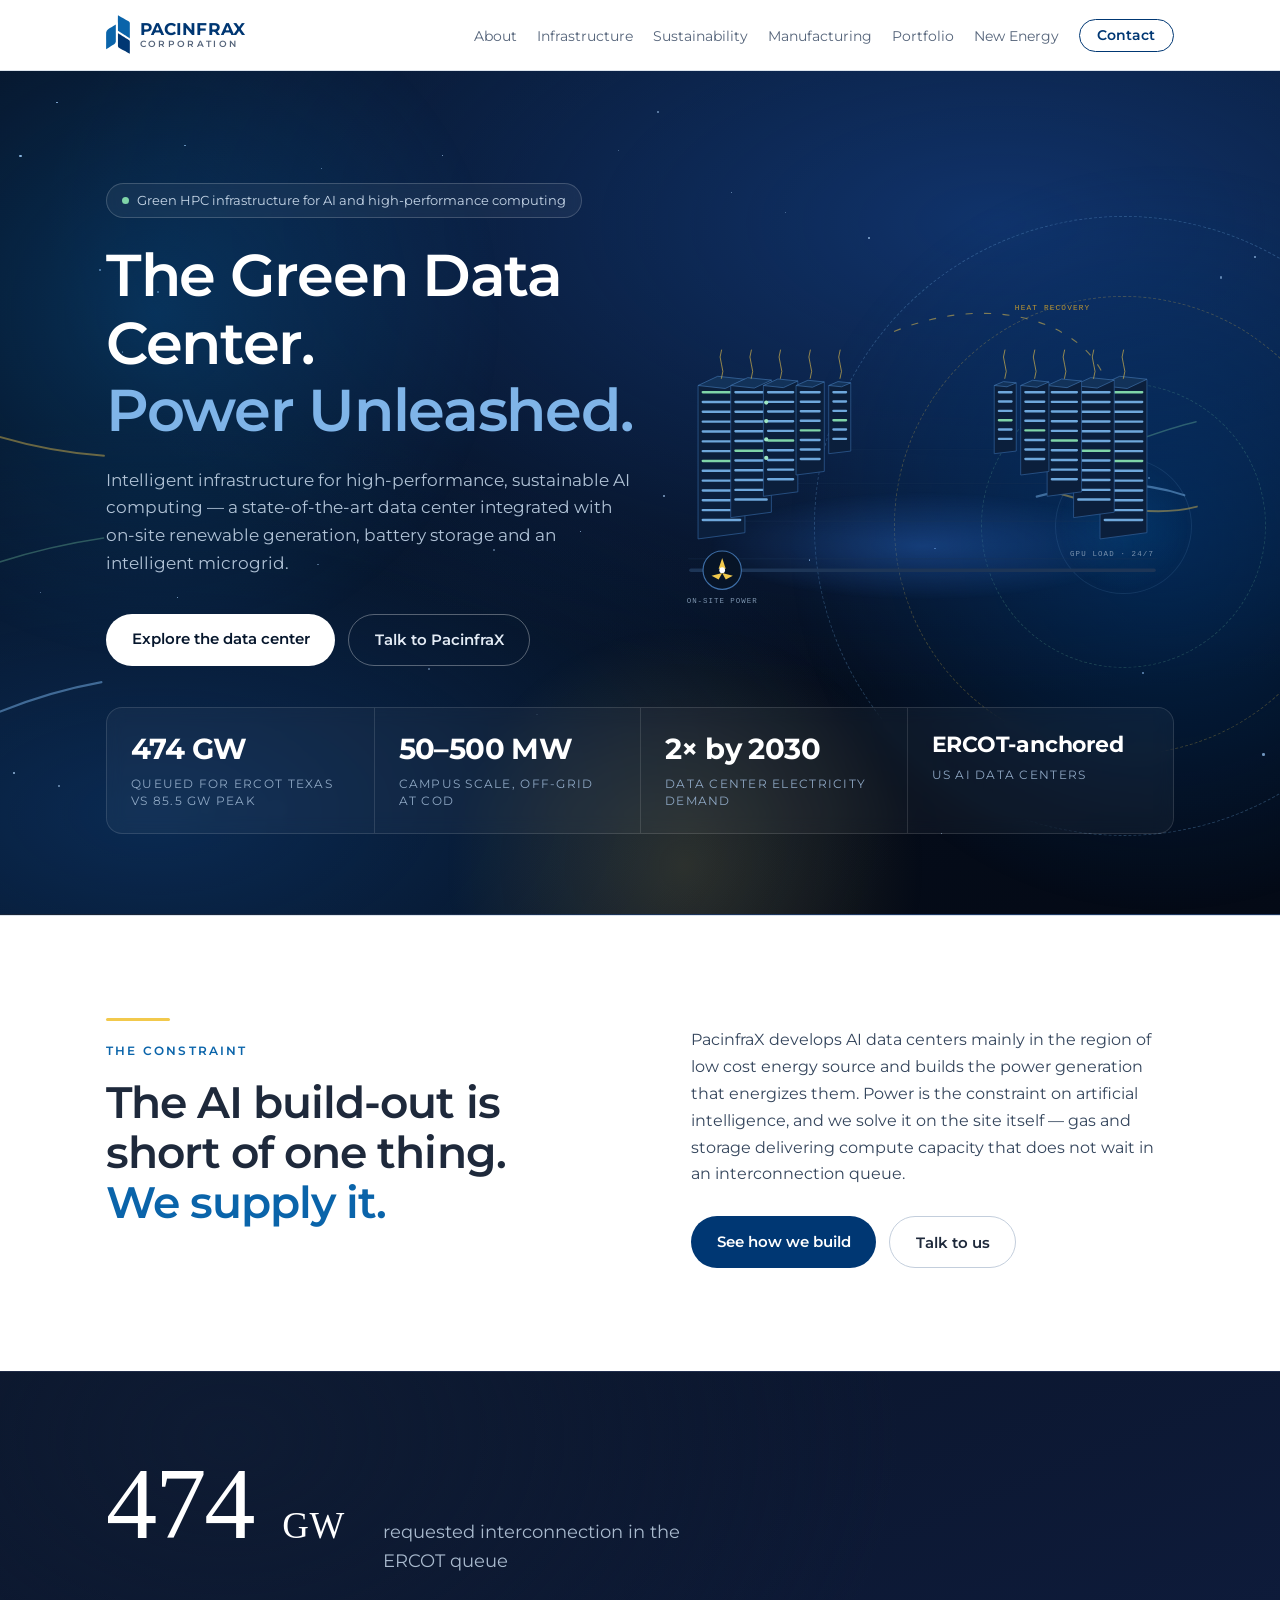
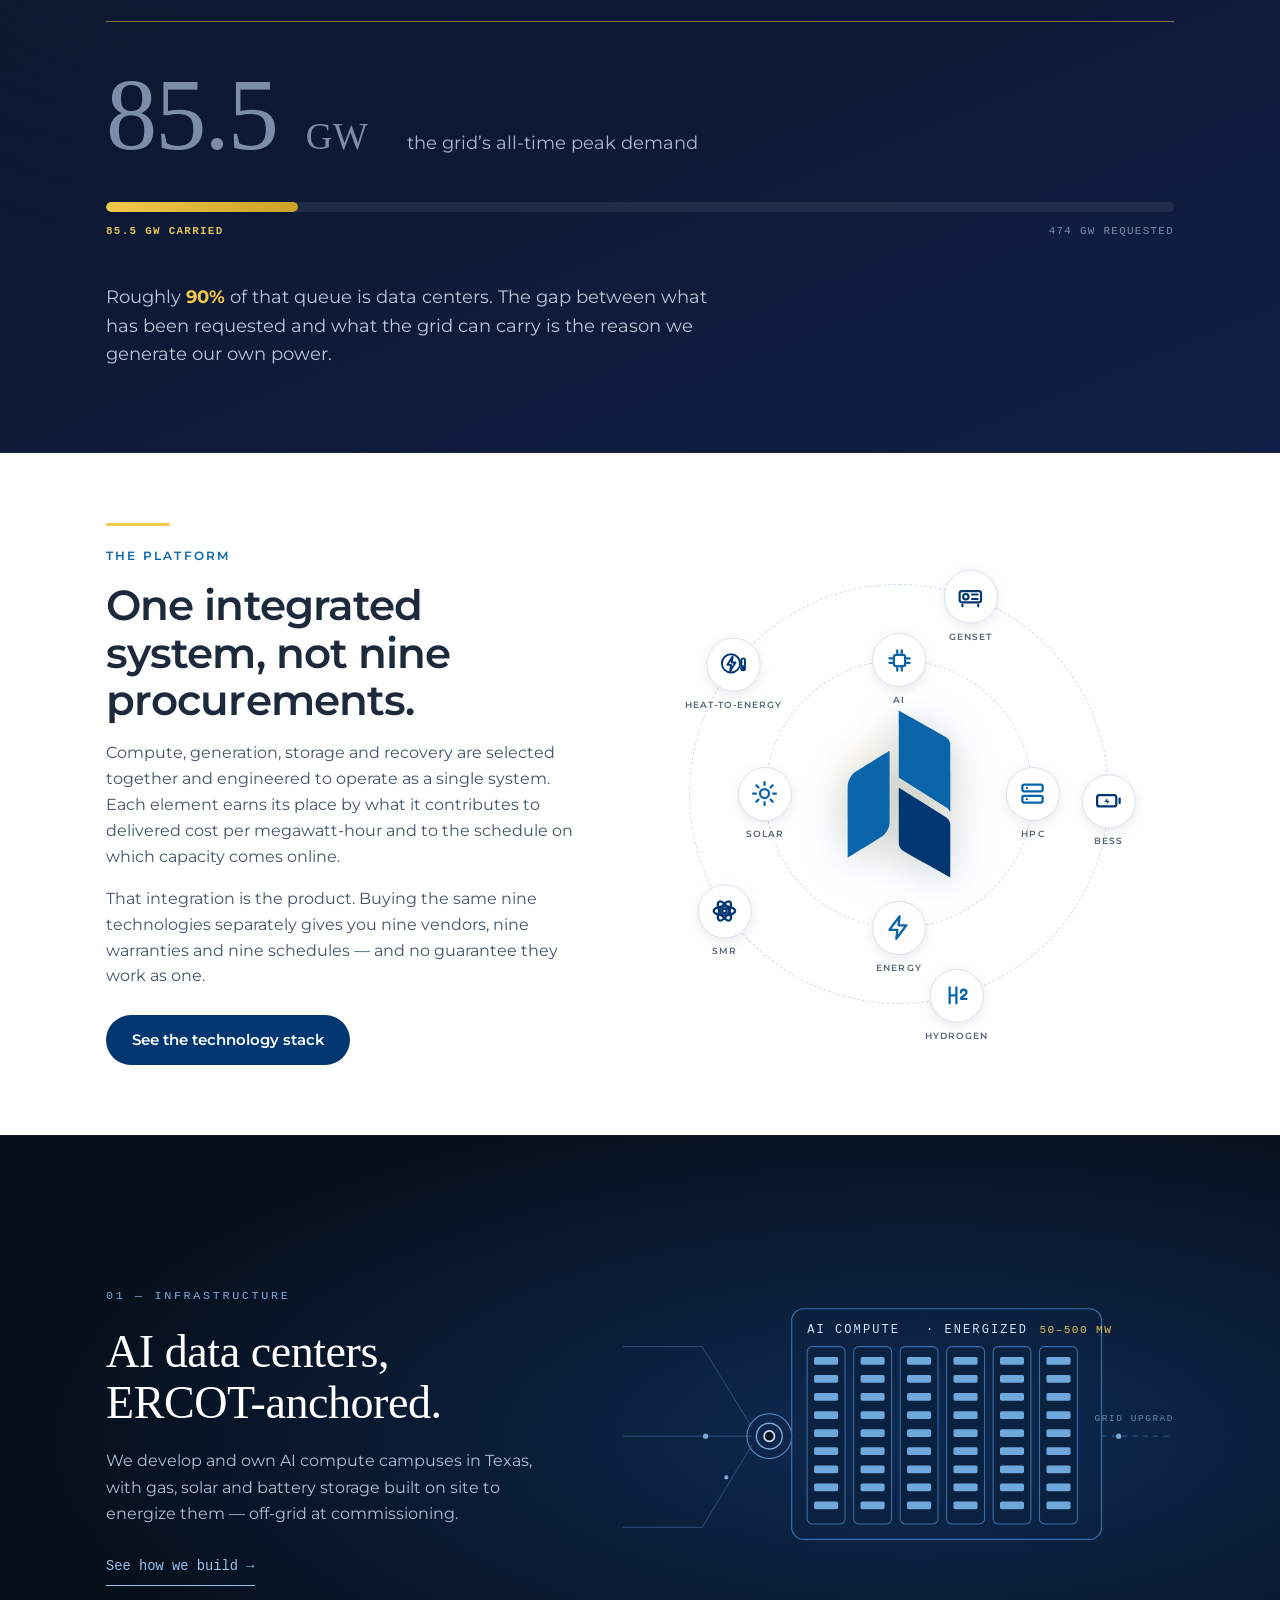
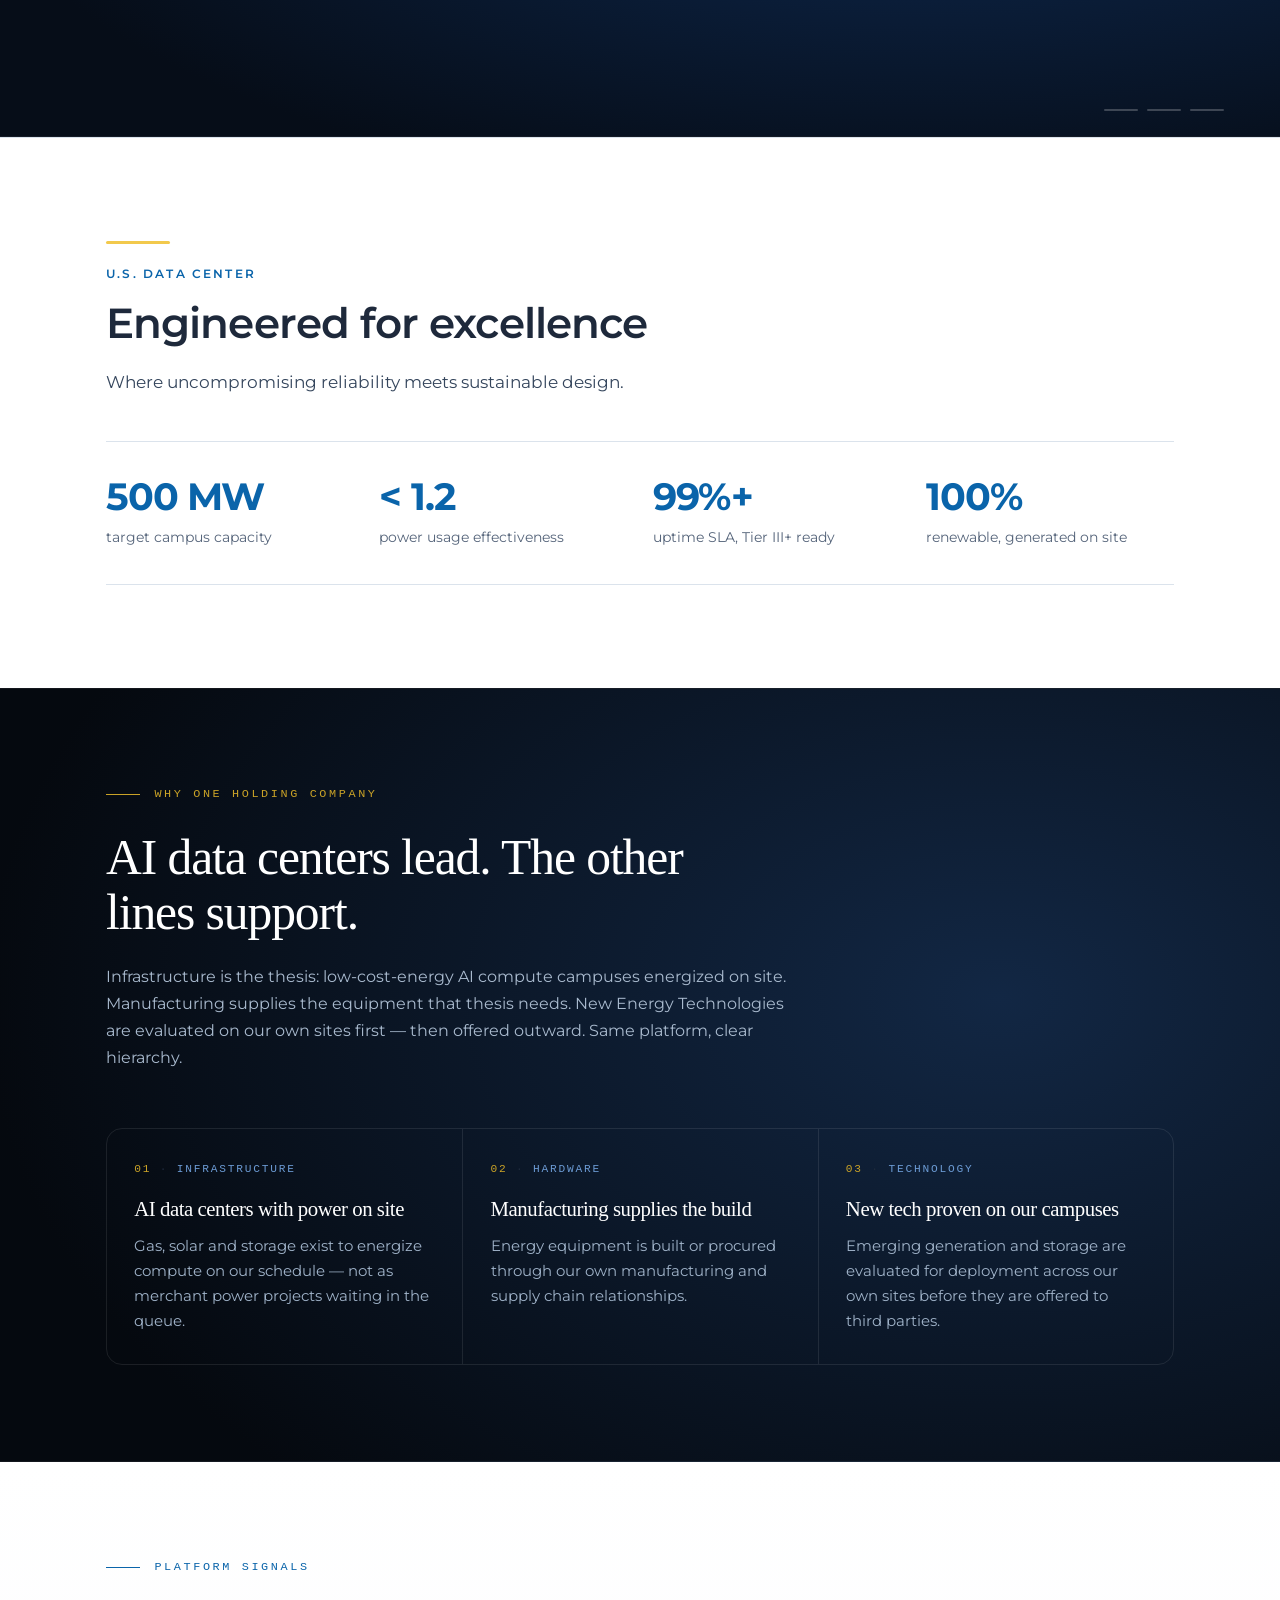
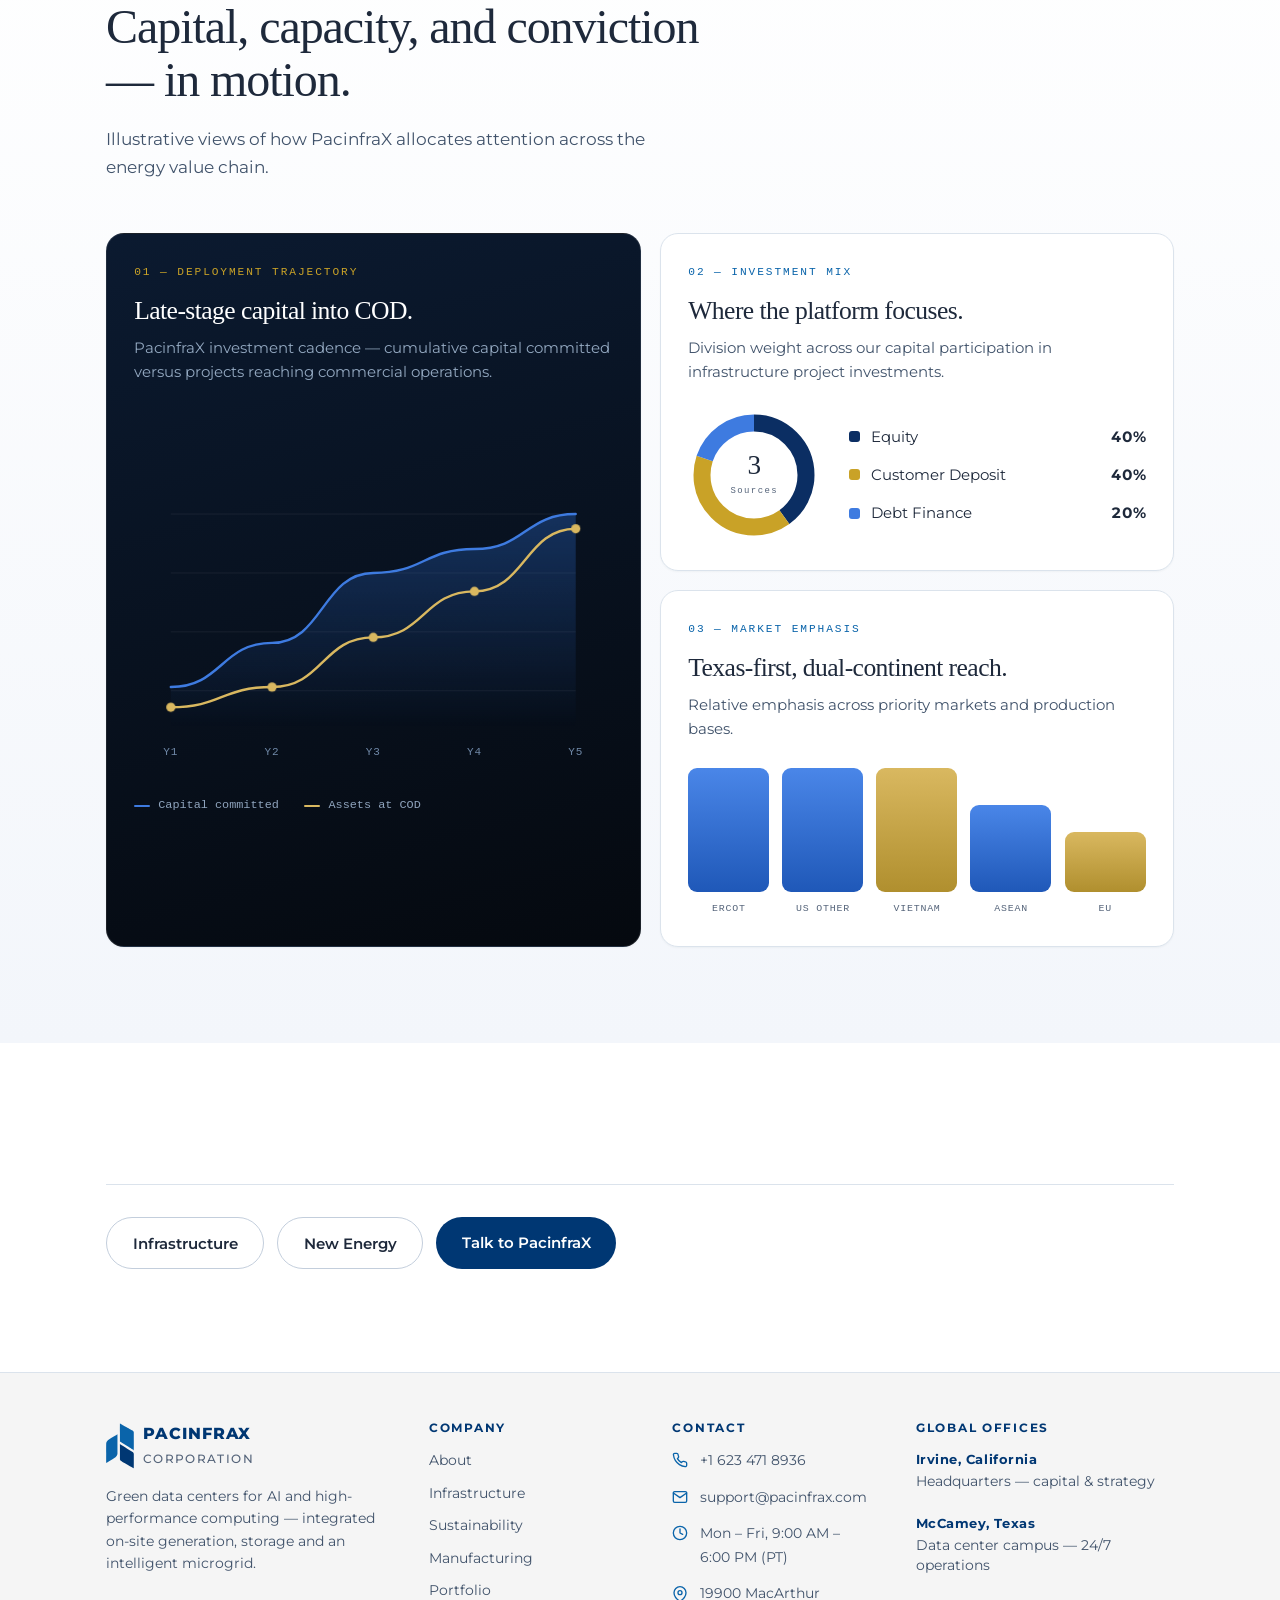
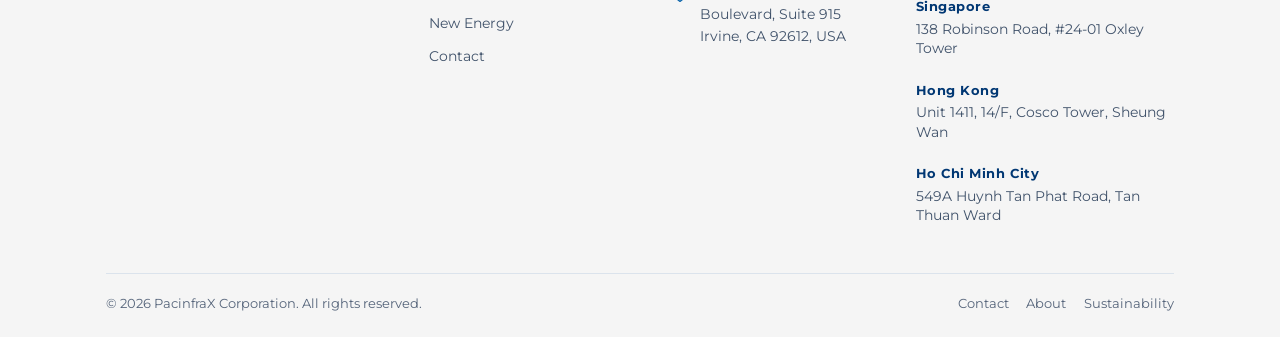
==== index.html @ c0b35119 "Initial commit: PacinfraX site with redesigned contact form Contact page: add section heading and sp" ====
<!DOCTYPE html>
<html lang="en">
<head>
  <meta charset="utf-8">
  <meta name="viewport" content="width=device-width, initial-scale=1">
  <meta name="color-scheme" content="light">
  <meta name="theme-color" content="#003773">

  <title>PacinfraX Corporation — The Green Data Center, Power Unleashed.</title>
  <meta name="description" content="Intelligent infrastructure for high-performance, sustainable AI computing. A green data center integrated with on-site renewable generation, battery storage and an intelligent microgrid.">

  <link rel="icon" href="data:image/svg+xml,%3Csvg xmlns='http://www.w3.org/2000/svg' viewBox='0 0 48 48'%3E%3Crect width='48' height='48' rx='10' fill='%23FFFFFF'/%3E%3Cpath d='M20 8 8 15v18l12-7z' fill='%230A64AA'/%3E%3Cpath d='M28 8v18l12 7V15z' fill='%230A64AA'/%3E%3Cpath d='M28 28v12l12 7V35z' fill='%23003773'/%3E%3C/svg%3E">
  <link rel="preconnect" href="https://fonts.googleapis.com">
  <link rel="preconnect" href="https://fonts.gstatic.com" crossorigin>
  <link href="https://fonts.googleapis.com/css2?family=Montserrat:wght@400;500;600;700;800&display=swap" rel="stylesheet">
  <link rel="stylesheet" href="styles.css">
</head>

<body>

<!-- ═══ SITE NAVIGATION ════════════════════════════════════════════════
     The drawer is a checkbox + label. No JavaScript opens or closes it.
     ════════════════════════════════════════════════════════════════════ -->
<nav class="site-nav">
  <input type="checkbox" id="nav-toggle" class="nav-toggle" aria-label="Open navigation menu">

  <div class="wrap">
    <a class="brand" href="index.html">
      <svg viewBox="0 0 1264 2046" width="30" height="49" aria-hidden="true"><path fill="#0A64AA" d="M8.26,1354.25C8.52,935.13 8.63,911.96 10.32,902.00C20.80,840.54 50.66,790.71 98.43,754.98C105.84,749.44 515.99,496.00 517.55,496.00C517.81,496.00 517.90,695.91 517.76,940.25L517.50,1384.50L515.21,1396.00C503.65,1454.18 473.91,1502.65 429.50,1535.69C421.38,1541.73 10.11,1796.00 8.46,1796.00C8.19,1796.00 8.10,1597.21 8.26,1354.25ZM1254.14,1245.00C1248.78,1227.35 1231.68,1203.67 1214.29,1189.83C1210.80,1187.06 1077.80,1103.21 918.73,1003.49L629.50,822.19L629.25,415.10C629.11,191.19 629.17,8.00 629.39,8.00C630.38,8.00 1198.20,328.75 1203.50,332.30C1206.80,334.51 1214.06,340.86 1219.63,346.41C1237.31,364.03 1247.90,383.48 1253.72,409.03C1255.30,415.97 1255.44,442.14 1255.72,781.00C1256.09,1225.00 1256.00,1251.14 1254.14,1245.00Z"/><path fill="#003773" d="M970.58,1877.49C814.42,1789.32 683.35,1714.82 679.32,1711.94C659.83,1698.00 642.95,1674.69 635.17,1651.00C629.09,1632.47 629.61,1664.38 629.28,1287.24L628.98,943.97L637.24,949.14C742.50,1014.97 1199.19,1301.41 1203.50,1304.30C1212.73,1310.49 1228.94,1327.24 1235.59,1337.48C1245.78,1353.16 1252.65,1372.13 1254.96,1390.97C1256.18,1400.89 1256.46,2038.06 1255.25,2037.90C1254.84,2037.85 1126.73,1965.66 970.58,1877.49Z"/></svg>
      <span class="brand-text">
        <span class="brand-name">PACINFRAX</span>
        <i class="brand-suffix">CORPORATION</i>
      </span>
    </a>

    <ul class="nav-links">
        <li><a href="about.html">About</a></li>
        <li><a href="infrastructure.html">Infrastructure</a></li>
        <li><a href="sustainability.html">Sustainability</a></li>
        <li><a href="manufacturing.html">Manufacturing</a></li>
        <li><a href="portfolio.html">Portfolio</a></li>
        <li><a href="new-energy.html">New Energy</a></li>
        <li><a class="nav-cta" href="contact.html">Contact</a></li>
    </ul>

    <label class="nav-burger" for="nav-toggle" aria-hidden="true"><span></span></label>
  </div>

  <div class="nav-drawer" id="nav-drawer">
    <div class="nav-drawer-inner">
        <a href="index.html" class="is-active">Home</a>
        <a href="about.html">About</a>
        <a href="infrastructure.html">Infrastructure</a>
        <a href="sustainability.html">Sustainability</a>
        <a href="manufacturing.html">Manufacturing</a>
        <a href="portfolio.html">Portfolio</a>
        <a href="new-energy.html">New Energy</a>
        <a class="is-cta" href="contact.html">Contact</a>
    </div>
  </div>
</nav>


<!-- ═══ HERO ═══════════════════════════════════════════════════════════ -->
<section class="hero" id="top">
    <div class="sky" aria-hidden="true">
      <div class="sky-stars"><i style="left:45.3%;top:54.6%;width:1.5px;height:1.5px;animation-delay:2.3s;opacity:0.93"></i><i style="left:19.6%;top:77.6%;width:1.5px;height:1.5px;animation-delay:3.1s;opacity:0.90"></i><i style="left:10.2%;top:30.5%;width:1px;height:1px;animation-delay:2.7s;opacity:0.95"></i><i style="left:63.2%;top:58.0%;width:1.5px;height:1.5px;animation-delay:4.8s;opacity:0.83"></i><i style="left:61.3%;top:16.8%;width:1px;height:1px;animation-delay:4.2s;opacity:0.53"></i><i style="left:4.5%;top:84.7%;width:2px;height:2px;animation-delay:0.2s;opacity:0.73"></i><i style="left:44.2%;top:81.2%;width:2px;height:2px;animation-delay:1.2s;opacity:0.65"></i><i style="left:1.5%;top:10.0%;width:2.5px;height:2.5px;animation-delay:1.4s;opacity:1.00"></i><i style="left:98.6%;top:81.0%;width:2.5px;height:2.5px;animation-delay:1.3s;opacity:0.88"></i><i style="left:51.3%;top:4.8%;width:2px;height:2px;animation-delay:3.8s;opacity:0.70"></i><i style="left:84.0%;top:38.3%;width:1px;height:1px;animation-delay:4.2s;opacity:0.50"></i><i style="left:21.6%;top:87.6%;width:1.5px;height:1.5px;animation-delay:1.9s;opacity:0.85"></i><i style="left:42.1%;top:55.2%;width:1px;height:1px;animation-delay:3.9s;opacity:0.63"></i><i style="left:9.5%;top:33.3%;width:1.5px;height:1.5px;animation-delay:3.8s;opacity:0.56"></i><i style="left:25.1%;top:11.5%;width:1px;height:1px;animation-delay:2.3s;opacity:0.74"></i><i style="left:67.8%;top:19.7%;width:2px;height:2px;animation-delay:1.0s;opacity:0.87"></i><i style="left:13.8%;top:62.5%;width:1px;height:1px;animation-delay:2.0s;opacity:1.00"></i><i style="left:1.0%;top:83.2%;width:2px;height:2px;animation-delay:1.5s;opacity:0.94"></i><i style="left:21.6%;top:39.1%;width:2px;height:2px;animation-delay:3.2s;opacity:0.55"></i><i style="left:98.0%;top:22.0%;width:1.5px;height:1.5px;animation-delay:0.0s;opacity:0.81"></i><i style="left:82.4%;top:38.3%;width:1px;height:1px;animation-delay:0.5s;opacity:0.79"></i><i style="left:24.8%;top:58.5%;width:1.5px;height:1.5px;animation-delay:3.1s;opacity:0.56"></i><i style="left:58.6%;top:80.2%;width:1px;height:1px;animation-delay:4.3s;opacity:0.59"></i><i style="left:16.1%;top:87.4%;width:2px;height:2px;animation-delay:1.2s;opacity:0.59"></i><i style="left:73.5%;top:90.4%;width:1px;height:1px;animation-delay:3.4s;opacity:0.69"></i><i style="left:48.3%;top:9.4%;width:1px;height:1px;animation-delay:0.5s;opacity:0.52"></i><i style="left:95.3%;top:24.4%;width:2.5px;height:2.5px;animation-delay:2.0s;opacity:0.71"></i><i style="left:89.7%;top:48.2%;width:2px;height:2px;animation-delay:0.9s;opacity:0.86"></i><i style="left:7.7%;top:23.5%;width:2px;height:2px;animation-delay:3.3s;opacity:0.81"></i><i style="left:8.3%;top:22.0%;width:1px;height:1px;animation-delay:3.7s;opacity:0.53"></i><i style="left:41.3%;top:25.4%;width:1px;height:1px;animation-delay:0.9s;opacity:0.68"></i><i style="left:57.1%;top:14.4%;width:1.5px;height:1.5px;animation-delay:0.7s;opacity:0.73"></i><i style="left:33.4%;top:70.9%;width:2px;height:2px;animation-delay:2.9s;opacity:0.57"></i><i style="left:4.4%;top:3.7%;width:1.5px;height:1.5px;animation-delay:3.5s;opacity:0.98"></i><i style="left:3.1%;top:61.8%;width:1.5px;height:1.5px;animation-delay:0.3s;opacity:0.66"></i><i style="left:14.4%;top:8.8%;width:1.5px;height:1.5px;animation-delay:2.7s;opacity:0.87"></i><i style="left:89.2%;top:71.3%;width:2.5px;height:2.5px;animation-delay:0.6s;opacity:0.98"></i><i style="left:34.5%;top:10.0%;width:1.5px;height:1.5px;animation-delay:4.5s;opacity:0.94"></i><i style="left:41.9%;top:76.3%;width:1.5px;height:1.5px;animation-delay:2.9s;opacity:0.81"></i><i style="left:38.5%;top:56.8%;width:2px;height:2px;animation-delay:0.4s;opacity:0.55"></i><i style="left:12.3%;top:26.2%;width:1.5px;height:1.5px;animation-delay:3.6s;opacity:0.69"></i><i style="left:73.0%;top:56.6%;width:1.5px;height:1.5px;animation-delay:2.3s;opacity:0.77"></i><i style="left:51.8%;top:50.4%;width:1.5px;height:1.5px;animation-delay:3.0s;opacity:0.74"></i><i style="left:23.6%;top:67.6%;width:1.5px;height:1.5px;animation-delay:3.9s;opacity:0.83"></i></div>
      <span class="sky-blob b1"></span>
      <span class="sky-blob b2"></span>
      <span class="sky-blob b3"></span>
      <div class="sky-rings"><i></i><i></i><i></i><i></i></div>
      <div class="sky-arc">
        <svg viewBox="0 0 1200 600" preserveAspectRatio="none">
          <path d="M-40 470 C240 360 460 520 760 380 S1120 300 1240 360"
                stroke="#6FA8DC" stroke-width="1.6" opacity=".55"/>
          <path d="M-40 250 C260 340 520 150 820 250 S1140 320 1240 240"
                stroke="#F2C94C" stroke-width="1.4" opacity=".42"
                style="animation-delay:-3s;animation-duration:11s"/>
          <path d="M-40 360 C300 260 540 430 880 320 S1160 240 1240 300"
                stroke="#7FD4A8" stroke-width="1.2" opacity=".32"
                style="animation-delay:-6s;animation-duration:13s"/>
        </svg>
      </div>
    </div>
  <div class="wrap hero-grid">
   <div class="hero-copy">

    <div class="tagline-pill">
      <span class="dot"></span> Green HPC infrastructure for AI and high-performance computing
    </div>

    <h1>The Green Data Center.
      <span class="text-blue" style="white-space:nowrap">Power Unleashed.</span></h1>

    <p class="lead">Intelligent infrastructure for high-performance, sustainable AI computing —
      a state-of-the-art data center integrated with on-site renewable generation, battery
      storage and an intelligent microgrid.</p>

    <div class="btn-row">
      <a class="btn btn-primary"   href="infrastructure.html">Explore the data center</a>
      <a class="btn btn-secondary" href="contact.html">Talk to PacinfraX</a>
    </div>

   </div>
   <div class="hero-dc"><svg viewBox="0 0 680 560" xmlns="http://www.w3.org/2000/svg"
     role="img" aria-label="An AI data center hall: on-site generation feeds a power spine into racks under load, with waste heat recovered back to the turbine">
  <defs>
    <radialGradient id="dcFloor" cx="50%" cy="50%">
      <stop offset="0" stop-color="#2E6FD4" stop-opacity=".38"/>
      <stop offset="1" stop-color="#2E6FD4" stop-opacity="0"/>
    </radialGradient>
    <linearGradient id="dcSpine" x1="0" y1="0" x2="1" y2="0">
      <stop offset="0"  stop-color="#F2C94C"/>
      <stop offset="1"  stop-color="#6FA8DC"/>
    </linearGradient>
  </defs>

  <!-- floor plane -->
  <ellipse class="dc-glow" cx="340" cy="452" rx="300" ry="76" fill="url(#dcFloor)"/>
  <path d="M10 470 H670" stroke="#1D3556" stroke-width="1" opacity="0.55"/><path d="M83 417 H597" stroke="#1D3556" stroke-width="1" opacity="0.47"/><path d="M155 364 H525" stroke="#1D3556" stroke-width="1" opacity="0.40"/><path d="M221 316 H459" stroke="#1D3556" stroke-width="1" opacity="0.33"/><path d="M281 273 H399" stroke="#1D3556" stroke-width="1" opacity="0.26"/>

  <!-- heat recovery loop: hall tops back to the turbine -->
  <path class="dc-loop" d="M300 150 C430 96 560 132 596 214 C620 272 590 330 540 356"
        stroke="#F2C94C" stroke-width="1.6" fill="none" opacity=".5"/>
  <text x="470" y="120" font-family="ui-monospace,Menlo,monospace" font-size="11"
        letter-spacing="1.6" fill="#B99433">HEAT RECOVERY</text>

  <!-- halls -->
  <g><path d="M590.0 442.0 L590.0 226.0 L656.0 217.2 L656.0 433.2 Z" fill="#0B1F3C" stroke="#2F5B92" stroke-width="1.1"/><path d="M590.0 226.0 L617.7 213.0 L656.0 217.2 L628.3 230.2 Z" fill="#123259" stroke="#3E6FA8" stroke-width="1"/><rect class="dc-led" x="595.0" y="233.7" width="56.0" height="3.4" rx="1.6" fill="#7FD4A8" style="animation-delay:0.90s;animation-duration:2.3s"/><rect class="dc-led" x="595.0" y="247.5" width="56.0" height="3.4" rx="1.6" fill="#6FA8DC" style="animation-delay:1.01s;animation-duration:2.3s"/><rect class="dc-led" x="595.0" y="261.3" width="56.0" height="3.4" rx="1.6" fill="#6FA8DC" style="animation-delay:1.12s;animation-duration:2.3s"/><rect class="dc-led" x="595.0" y="275.2" width="56.0" height="3.4" rx="1.6" fill="#6FA8DC" style="animation-delay:1.23s;animation-duration:2.3s"/><rect class="dc-led" x="595.0" y="289.0" width="56.0" height="3.4" rx="1.6" fill="#6FA8DC" style="animation-delay:1.34s;animation-duration:2.3s"/><rect class="dc-led" x="595.0" y="302.9" width="56.0" height="3.4" rx="1.6" fill="#6FA8DC" style="animation-delay:1.45s;animation-duration:2.3s"/><rect class="dc-led" x="595.0" y="316.7" width="56.0" height="3.4" rx="1.6" fill="#6FA8DC" style="animation-delay:1.56s;animation-duration:2.3s"/><rect class="dc-led" x="595.0" y="330.5" width="56.0" height="3.4" rx="1.6" fill="#7FD4A8" style="animation-delay:1.67s;animation-duration:2.3s"/><rect class="dc-led" x="595.0" y="344.4" width="56.0" height="3.4" rx="1.6" fill="#6FA8DC" style="animation-delay:1.78s;animation-duration:2.3s"/><rect class="dc-led" x="595.0" y="358.2" width="56.0" height="3.4" rx="1.6" fill="#6FA8DC" style="animation-delay:1.89s;animation-duration:2.3s"/><rect class="dc-led" x="595.0" y="372.1" width="56.0" height="3.4" rx="1.6" fill="#6FA8DC" style="animation-delay:2.00s;animation-duration:2.3s"/><rect class="dc-led" x="595.0" y="385.9" width="56.0" height="3.4" rx="1.6" fill="#6FA8DC" style="animation-delay:2.11s;animation-duration:2.3s"/><rect class="dc-led" x="595.0" y="399.7" width="56.0" height="3.4" rx="1.6" fill="#6FA8DC" style="animation-delay:2.22s;animation-duration:2.3s"/><rect class="dc-led" x="595.0" y="413.6" width="56.0" height="3.4" rx="1.6" fill="#6FA8DC" style="animation-delay:0.03s;animation-duration:2.3s"/><path d="M552.75 412.0 L552.75 226.0 L610.0 218.4 L610.0 404.4 Z" fill="#0B1F3C" stroke="#2F5B92" stroke-width="1.1"/><path d="M552.75 226.0 L576.8 214.9 L610.0 218.4 L586.0 229.6 Z" fill="#123259" stroke="#3E6FA8" stroke-width="1"/><rect class="dc-led" x="557.75" y="233.7" width="47.2" height="3.4" rx="1.6" fill="#6FA8DC" style="animation-delay:1.27s;animation-duration:2.8s"/><rect class="dc-led" x="557.75" y="247.4" width="47.2" height="3.4" rx="1.6" fill="#6FA8DC" style="animation-delay:1.38s;animation-duration:2.8s"/><rect class="dc-led" x="557.75" y="261.2" width="47.2" height="3.4" rx="1.6" fill="#6FA8DC" style="animation-delay:1.49s;animation-duration:2.8s"/><rect class="dc-led" x="557.75" y="274.9" width="47.2" height="3.4" rx="1.6" fill="#6FA8DC" style="animation-delay:1.60s;animation-duration:2.8s"/><rect class="dc-led" x="557.75" y="288.7" width="47.2" height="3.4" rx="1.6" fill="#6FA8DC" style="animation-delay:1.71s;animation-duration:2.8s"/><rect class="dc-led" x="557.75" y="302.4" width="47.2" height="3.4" rx="1.6" fill="#6FA8DC" style="animation-delay:1.82s;animation-duration:2.8s"/><rect class="dc-led" x="557.75" y="316.2" width="47.2" height="3.4" rx="1.6" fill="#7FD4A8" style="animation-delay:1.93s;animation-duration:2.8s"/><rect class="dc-led" x="557.75" y="329.9" width="47.2" height="3.4" rx="1.6" fill="#6FA8DC" style="animation-delay:2.04s;animation-duration:2.8s"/><rect class="dc-led" x="557.75" y="343.7" width="47.2" height="3.4" rx="1.6" fill="#6FA8DC" style="animation-delay:2.15s;animation-duration:2.8s"/><rect class="dc-led" x="557.75" y="357.4" width="47.2" height="3.4" rx="1.6" fill="#6FA8DC" style="animation-delay:2.26s;animation-duration:2.8s"/><rect class="dc-led" x="557.75" y="371.2" width="47.2" height="3.4" rx="1.6" fill="#6FA8DC" style="animation-delay:2.37s;animation-duration:2.8s"/><rect class="dc-led" x="557.75" y="384.9" width="47.2" height="3.4" rx="1.6" fill="#6FA8DC" style="animation-delay:2.48s;animation-duration:2.8s"/><path d="M515.5 382.0 L515.5 226.0 L564.0 219.7 L564.0 375.7 Z" fill="#0B1F3C" stroke="#2F5B92" stroke-width="1.1"/><path d="M515.5 226.0 L535.9 216.8 L564.0 219.7 L543.6 229.0 Z" fill="#123259" stroke="#3E6FA8" stroke-width="1"/><rect class="dc-led" x="520.5" y="233.7" width="38.5" height="3.4" rx="1.6" fill="#6FA8DC" style="animation-delay:1.64s;animation-duration:3.3s"/><rect class="dc-led" x="520.5" y="247.3" width="38.5" height="3.4" rx="1.6" fill="#6FA8DC" style="animation-delay:1.75s;animation-duration:3.3s"/><rect class="dc-led" x="520.5" y="260.9" width="38.5" height="3.4" rx="1.6" fill="#6FA8DC" style="animation-delay:1.86s;animation-duration:3.3s"/><rect class="dc-led" x="520.5" y="274.6" width="38.5" height="3.4" rx="1.6" fill="#6FA8DC" style="animation-delay:1.97s;animation-duration:3.3s"/><rect class="dc-led" x="520.5" y="288.2" width="38.5" height="3.4" rx="1.6" fill="#6FA8DC" style="animation-delay:2.08s;animation-duration:3.3s"/><rect class="dc-led" x="520.5" y="301.8" width="38.5" height="3.4" rx="1.6" fill="#7FD4A8" style="animation-delay:2.19s;animation-duration:3.3s"/><rect class="dc-led" x="520.5" y="315.4" width="38.5" height="3.4" rx="1.6" fill="#6FA8DC" style="animation-delay:2.30s;animation-duration:3.3s"/><rect class="dc-led" x="520.5" y="329.1" width="38.5" height="3.4" rx="1.6" fill="#6FA8DC" style="animation-delay:2.41s;animation-duration:3.3s"/><rect class="dc-led" x="520.5" y="342.7" width="38.5" height="3.4" rx="1.6" fill="#6FA8DC" style="animation-delay:2.52s;animation-duration:3.3s"/><rect class="dc-led" x="520.5" y="356.3" width="38.5" height="3.4" rx="1.6" fill="#6FA8DC" style="animation-delay:2.63s;animation-duration:3.3s"/><path d="M478.25 352.0 L478.25 226.0 L518.0 221.0 L518.0 347.0 Z" fill="#0B1F3C" stroke="#2F5B92" stroke-width="1.1"/><path d="M478.25 226.0 L494.9 218.6 L518.0 221.0 L501.3 228.4 Z" fill="#123259" stroke="#3E6FA8" stroke-width="1"/><rect class="dc-led" x="483.25" y="233.7" width="29.8" height="3.4" rx="1.6" fill="#6FA8DC" style="animation-delay:2.01s;animation-duration:2.3s"/><rect class="dc-led" x="483.25" y="247.1" width="29.8" height="3.4" rx="1.6" fill="#6FA8DC" style="animation-delay:2.12s;animation-duration:2.3s"/><rect class="dc-led" x="483.25" y="260.6" width="29.8" height="3.4" rx="1.6" fill="#6FA8DC" style="animation-delay:2.23s;animation-duration:2.3s"/><rect class="dc-led" x="483.25" y="274.0" width="29.8" height="3.4" rx="1.6" fill="#6FA8DC" style="animation-delay:0.04s;animation-duration:2.3s"/><rect class="dc-led" x="483.25" y="287.5" width="29.8" height="3.4" rx="1.6" fill="#7FD4A8" style="animation-delay:0.15s;animation-duration:2.3s"/><rect class="dc-led" x="483.25" y="300.9" width="29.8" height="3.4" rx="1.6" fill="#6FA8DC" style="animation-delay:0.26s;animation-duration:2.3s"/><rect class="dc-led" x="483.25" y="314.3" width="29.8" height="3.4" rx="1.6" fill="#6FA8DC" style="animation-delay:0.37s;animation-duration:2.3s"/><rect class="dc-led" x="483.25" y="327.8" width="29.8" height="3.4" rx="1.6" fill="#6FA8DC" style="animation-delay:0.48s;animation-duration:2.3s"/><path d="M441.0 322.0 L441.0 226.0 L472.0 222.3 L472.0 318.3 Z" fill="#0B1F3C" stroke="#2F5B92" stroke-width="1.1"/><path d="M441.0 226.0 L454.0 220.5 L472.0 222.3 L459.0 227.8 Z" fill="#123259" stroke="#3E6FA8" stroke-width="1"/><rect class="dc-led" x="446.0" y="233.7" width="21.0" height="3.4" rx="1.6" fill="#6FA8DC" style="animation-delay:2.38s;animation-duration:2.8s"/><rect class="dc-led" x="446.0" y="246.8" width="21.0" height="3.4" rx="1.6" fill="#6FA8DC" style="animation-delay:2.49s;animation-duration:2.8s"/><rect class="dc-led" x="446.0" y="260.0" width="21.0" height="3.4" rx="1.6" fill="#6FA8DC" style="animation-delay:2.60s;animation-duration:2.8s"/><rect class="dc-led" x="446.0" y="273.1" width="21.0" height="3.4" rx="1.6" fill="#7FD4A8" style="animation-delay:2.71s;animation-duration:2.8s"/><rect class="dc-led" x="446.0" y="286.2" width="21.0" height="3.4" rx="1.6" fill="#6FA8DC" style="animation-delay:0.02s;animation-duration:2.8s"/><rect class="dc-led" x="446.0" y="299.4" width="21.0" height="3.4" rx="1.6" fill="#6FA8DC" style="animation-delay:0.13s;animation-duration:2.8s"/></g>
  <g><path d="M24.0 442.0 L24.0 226.0 L90.0 217.2 L90.0 433.2 Z" fill="#0B1F3C" stroke="#2F5B92" stroke-width="1.1"/><path d="M24.0 226.0 L51.7 213.0 L90.0 217.2 L62.3 230.2 Z" fill="#123259" stroke="#3E6FA8" stroke-width="1"/><rect class="dc-led" x="29.0" y="233.7" width="56.0" height="3.4" rx="1.6" fill="#7FD4A8" style="animation-delay:0.00s;animation-duration:2.0s"/><rect class="dc-led" x="29.0" y="247.5" width="56.0" height="3.4" rx="1.6" fill="#6FA8DC" style="animation-delay:0.11s;animation-duration:2.0s"/><rect class="dc-led" x="29.0" y="261.3" width="56.0" height="3.4" rx="1.6" fill="#6FA8DC" style="animation-delay:0.22s;animation-duration:2.0s"/><rect class="dc-led" x="29.0" y="275.2" width="56.0" height="3.4" rx="1.6" fill="#6FA8DC" style="animation-delay:0.33s;animation-duration:2.0s"/><rect class="dc-led" x="29.0" y="289.0" width="56.0" height="3.4" rx="1.6" fill="#6FA8DC" style="animation-delay:0.44s;animation-duration:2.0s"/><rect class="dc-led" x="29.0" y="302.9" width="56.0" height="3.4" rx="1.6" fill="#6FA8DC" style="animation-delay:0.55s;animation-duration:2.0s"/><rect class="dc-led" x="29.0" y="316.7" width="56.0" height="3.4" rx="1.6" fill="#6FA8DC" style="animation-delay:0.66s;animation-duration:2.0s"/><rect class="dc-led" x="29.0" y="330.5" width="56.0" height="3.4" rx="1.6" fill="#7FD4A8" style="animation-delay:0.77s;animation-duration:2.0s"/><rect class="dc-led" x="29.0" y="344.4" width="56.0" height="3.4" rx="1.6" fill="#6FA8DC" style="animation-delay:0.88s;animation-duration:2.0s"/><rect class="dc-led" x="29.0" y="358.2" width="56.0" height="3.4" rx="1.6" fill="#6FA8DC" style="animation-delay:0.99s;animation-duration:2.0s"/><rect class="dc-led" x="29.0" y="372.1" width="56.0" height="3.4" rx="1.6" fill="#6FA8DC" style="animation-delay:1.10s;animation-duration:2.0s"/><rect class="dc-led" x="29.0" y="385.9" width="56.0" height="3.4" rx="1.6" fill="#6FA8DC" style="animation-delay:1.21s;animation-duration:2.0s"/><rect class="dc-led" x="29.0" y="399.7" width="56.0" height="3.4" rx="1.6" fill="#6FA8DC" style="animation-delay:1.32s;animation-duration:2.0s"/><rect class="dc-led" x="29.0" y="413.6" width="56.0" height="3.4" rx="1.6" fill="#6FA8DC" style="animation-delay:1.43s;animation-duration:2.0s"/><path d="M70.0 412.0 L70.0 226.0 L127.25 218.4 L127.25 404.4 Z" fill="#0B1F3C" stroke="#2F5B92" stroke-width="1.1"/><path d="M70.0 226.0 L94.0 214.9 L127.25 218.4 L103.2 229.6 Z" fill="#123259" stroke="#3E6FA8" stroke-width="1"/><rect class="dc-led" x="75.0" y="233.7" width="47.2" height="3.4" rx="1.6" fill="#6FA8DC" style="animation-delay:0.37s;animation-duration:2.5s"/><rect class="dc-led" x="75.0" y="247.4" width="47.2" height="3.4" rx="1.6" fill="#6FA8DC" style="animation-delay:0.48s;animation-duration:2.5s"/><rect class="dc-led" x="75.0" y="261.2" width="47.2" height="3.4" rx="1.6" fill="#6FA8DC" style="animation-delay:0.59s;animation-duration:2.5s"/><rect class="dc-led" x="75.0" y="274.9" width="47.2" height="3.4" rx="1.6" fill="#6FA8DC" style="animation-delay:0.70s;animation-duration:2.5s"/><rect class="dc-led" x="75.0" y="288.7" width="47.2" height="3.4" rx="1.6" fill="#6FA8DC" style="animation-delay:0.81s;animation-duration:2.5s"/><rect class="dc-led" x="75.0" y="302.4" width="47.2" height="3.4" rx="1.6" fill="#6FA8DC" style="animation-delay:0.92s;animation-duration:2.5s"/><rect class="dc-led" x="75.0" y="316.2" width="47.2" height="3.4" rx="1.6" fill="#7FD4A8" style="animation-delay:1.03s;animation-duration:2.5s"/><rect class="dc-led" x="75.0" y="329.9" width="47.2" height="3.4" rx="1.6" fill="#6FA8DC" style="animation-delay:1.14s;animation-duration:2.5s"/><rect class="dc-led" x="75.0" y="343.7" width="47.2" height="3.4" rx="1.6" fill="#6FA8DC" style="animation-delay:1.25s;animation-duration:2.5s"/><rect class="dc-led" x="75.0" y="357.4" width="47.2" height="3.4" rx="1.6" fill="#6FA8DC" style="animation-delay:1.36s;animation-duration:2.5s"/><rect class="dc-led" x="75.0" y="371.2" width="47.2" height="3.4" rx="1.6" fill="#6FA8DC" style="animation-delay:1.47s;animation-duration:2.5s"/><rect class="dc-led" x="75.0" y="384.9" width="47.2" height="3.4" rx="1.6" fill="#6FA8DC" style="animation-delay:1.58s;animation-duration:2.5s"/><path d="M116.0 382.0 L116.0 226.0 L164.5 219.7 L164.5 375.7 Z" fill="#0B1F3C" stroke="#2F5B92" stroke-width="1.1"/><path d="M116.0 226.0 L136.4 216.8 L164.5 219.7 L144.1 229.0 Z" fill="#123259" stroke="#3E6FA8" stroke-width="1"/><rect class="dc-led" x="121.0" y="233.7" width="38.5" height="3.4" rx="1.6" fill="#6FA8DC" style="animation-delay:0.74s;animation-duration:3.0s"/><rect class="dc-led" x="121.0" y="247.3" width="38.5" height="3.4" rx="1.6" fill="#6FA8DC" style="animation-delay:0.85s;animation-duration:3.0s"/><rect class="dc-led" x="121.0" y="260.9" width="38.5" height="3.4" rx="1.6" fill="#6FA8DC" style="animation-delay:0.96s;animation-duration:3.0s"/><rect class="dc-led" x="121.0" y="274.6" width="38.5" height="3.4" rx="1.6" fill="#6FA8DC" style="animation-delay:1.07s;animation-duration:3.0s"/><rect class="dc-led" x="121.0" y="288.2" width="38.5" height="3.4" rx="1.6" fill="#6FA8DC" style="animation-delay:1.18s;animation-duration:3.0s"/><rect class="dc-led" x="121.0" y="301.8" width="38.5" height="3.4" rx="1.6" fill="#7FD4A8" style="animation-delay:1.29s;animation-duration:3.0s"/><rect class="dc-led" x="121.0" y="315.4" width="38.5" height="3.4" rx="1.6" fill="#6FA8DC" style="animation-delay:1.40s;animation-duration:3.0s"/><rect class="dc-led" x="121.0" y="329.1" width="38.5" height="3.4" rx="1.6" fill="#6FA8DC" style="animation-delay:1.51s;animation-duration:3.0s"/><rect class="dc-led" x="121.0" y="342.7" width="38.5" height="3.4" rx="1.6" fill="#6FA8DC" style="animation-delay:1.62s;animation-duration:3.0s"/><rect class="dc-led" x="121.0" y="356.3" width="38.5" height="3.4" rx="1.6" fill="#6FA8DC" style="animation-delay:1.73s;animation-duration:3.0s"/><path d="M162.0 352.0 L162.0 226.0 L201.75 221.0 L201.75 347.0 Z" fill="#0B1F3C" stroke="#2F5B92" stroke-width="1.1"/><path d="M162.0 226.0 L178.7 218.6 L201.75 221.0 L185.1 228.4 Z" fill="#123259" stroke="#3E6FA8" stroke-width="1"/><rect class="dc-led" x="167.0" y="233.7" width="29.8" height="3.4" rx="1.6" fill="#6FA8DC" style="animation-delay:1.11s;animation-duration:2.0s"/><rect class="dc-led" x="167.0" y="247.1" width="29.8" height="3.4" rx="1.6" fill="#6FA8DC" style="animation-delay:1.22s;animation-duration:2.0s"/><rect class="dc-led" x="167.0" y="260.6" width="29.8" height="3.4" rx="1.6" fill="#6FA8DC" style="animation-delay:1.33s;animation-duration:2.0s"/><rect class="dc-led" x="167.0" y="274.0" width="29.8" height="3.4" rx="1.6" fill="#6FA8DC" style="animation-delay:1.44s;animation-duration:2.0s"/><rect class="dc-led" x="167.0" y="287.5" width="29.8" height="3.4" rx="1.6" fill="#7FD4A8" style="animation-delay:1.55s;animation-duration:2.0s"/><rect class="dc-led" x="167.0" y="300.9" width="29.8" height="3.4" rx="1.6" fill="#6FA8DC" style="animation-delay:1.66s;animation-duration:2.0s"/><rect class="dc-led" x="167.0" y="314.3" width="29.8" height="3.4" rx="1.6" fill="#6FA8DC" style="animation-delay:1.77s;animation-duration:2.0s"/><rect class="dc-led" x="167.0" y="327.8" width="29.8" height="3.4" rx="1.6" fill="#6FA8DC" style="animation-delay:1.88s;animation-duration:2.0s"/><path d="M208.0 322.0 L208.0 226.0 L239.0 222.3 L239.0 318.3 Z" fill="#0B1F3C" stroke="#2F5B92" stroke-width="1.1"/><path d="M208.0 226.0 L221.0 220.5 L239.0 222.3 L226.0 227.8 Z" fill="#123259" stroke="#3E6FA8" stroke-width="1"/><rect class="dc-led" x="213.0" y="233.7" width="21.0" height="3.4" rx="1.6" fill="#6FA8DC" style="animation-delay:1.48s;animation-duration:2.5s"/><rect class="dc-led" x="213.0" y="246.8" width="21.0" height="3.4" rx="1.6" fill="#6FA8DC" style="animation-delay:1.59s;animation-duration:2.5s"/><rect class="dc-led" x="213.0" y="260.0" width="21.0" height="3.4" rx="1.6" fill="#6FA8DC" style="animation-delay:1.70s;animation-duration:2.5s"/><rect class="dc-led" x="213.0" y="273.1" width="21.0" height="3.4" rx="1.6" fill="#7FD4A8" style="animation-delay:1.81s;animation-duration:2.5s"/><rect class="dc-led" x="213.0" y="286.2" width="21.0" height="3.4" rx="1.6" fill="#6FA8DC" style="animation-delay:1.92s;animation-duration:2.5s"/><rect class="dc-led" x="213.0" y="299.4" width="21.0" height="3.4" rx="1.6" fill="#6FA8DC" style="animation-delay:2.03s;animation-duration:2.5s"/></g>

  <!-- inter-hall traffic -->
  <g><circle class="dc-packet" cx="120" cy="250" r="3" fill="#9EE7C4" style="--dx:300px;animation-delay:0.0s"/><circle class="dc-packet" cx="120" cy="276" r="3" fill="#9EE7C4" style="--dx:322px;animation-delay:0.8s"/><circle class="dc-packet" cx="120" cy="302" r="3" fill="#9EE7C4" style="--dx:344px;animation-delay:1.6s"/><circle class="dc-packet" cx="120" cy="328" r="3" fill="#9EE7C4" style="--dx:366px;animation-delay:2.4s"/></g>

  <!-- heat plumes -->
  <g><path class="dc-heat" d="M57 216 q4 -10 0 -20 q-4 -10 0 -20" stroke="#F2C94C" stroke-width="1.4" fill="none" stroke-linecap="round" opacity=".6" style="animation-delay:0.00s"/><path class="dc-heat" d="M623 216 q4 -10 0 -20 q-4 -10 0 -20" stroke="#F2C94C" stroke-width="1.4" fill="none" stroke-linecap="round" opacity=".6" style="animation-delay:0.70s"/><path class="dc-heat" d="M99 216 q4 -10 0 -20 q-4 -10 0 -20" stroke="#F2C94C" stroke-width="1.4" fill="none" stroke-linecap="round" opacity=".6" style="animation-delay:0.50s"/><path class="dc-heat" d="M581 216 q4 -10 0 -20 q-4 -10 0 -20" stroke="#F2C94C" stroke-width="1.4" fill="none" stroke-linecap="round" opacity=".6" style="animation-delay:1.20s"/><path class="dc-heat" d="M140 216 q4 -10 0 -20 q-4 -10 0 -20" stroke="#F2C94C" stroke-width="1.4" fill="none" stroke-linecap="round" opacity=".6" style="animation-delay:1.00s"/><path class="dc-heat" d="M540 216 q4 -10 0 -20 q-4 -10 0 -20" stroke="#F2C94C" stroke-width="1.4" fill="none" stroke-linecap="round" opacity=".6" style="animation-delay:1.70s"/><path class="dc-heat" d="M182 216 q4 -10 0 -20 q-4 -10 0 -20" stroke="#F2C94C" stroke-width="1.4" fill="none" stroke-linecap="round" opacity=".6" style="animation-delay:1.50s"/><path class="dc-heat" d="M498 216 q4 -10 0 -20 q-4 -10 0 -20" stroke="#F2C94C" stroke-width="1.4" fill="none" stroke-linecap="round" opacity=".6" style="animation-delay:2.20s"/><path class="dc-heat" d="M224 216 q4 -10 0 -20 q-4 -10 0 -20" stroke="#F2C94C" stroke-width="1.4" fill="none" stroke-linecap="round" opacity=".6" style="animation-delay:2.00s"/><path class="dc-heat" d="M456 216 q4 -10 0 -20 q-4 -10 0 -20" stroke="#F2C94C" stroke-width="1.4" fill="none" stroke-linecap="round" opacity=".6" style="animation-delay:2.70s"/></g>

  <!-- power spine across the front -->
  <path d="M14 486 H666" stroke="#1D3556" stroke-width="5" stroke-linecap="round"/>
  <path class="dc-pulse" d="M14 486 H666" stroke="url(#dcSpine)" stroke-width="3"
        stroke-linecap="round" fill="none"/>

  <!-- generation: turbine driving the spine -->
  <circle cx="58" cy="486" r="27" fill="#071427" stroke="#3E6FA8" stroke-width="1.6"/>
  <g class="dc-rotor">
    <path d="M58 469 L63 484 L53 484 Z" fill="#F2C94C"/>
    <path d="M73 494 L58 490 L63 499 Z" fill="#F2C94C"/>
    <path d="M43 494 L58 490 L53 499 Z" fill="#F2C94C"/>
  </g>
  <circle cx="58" cy="486" r="4" fill="#FFFFFF"/>
  <text x="58" y="532" text-anchor="middle" font-family="ui-monospace,Menlo,monospace"
        font-size="10.5" letter-spacing="1.4" fill="#7C93AE">ON-SITE POWER</text>

  <!-- load readout -->
  <text x="666" y="466" text-anchor="end" font-family="ui-monospace,Menlo,monospace"
        font-size="10.5" letter-spacing="1.6" fill="#7C93AE">GPU LOAD · 24/7</text>
</svg></div>
  </div>

  <div class="wrap">
    <!-- market context -->
    <div class="stat-band">
      <div><b>474 GW</b><span>Queued for ERCOT Texas vs 85.5 GW peak</span></div>
      <div><b>50&ndash;500 MW</b><span>Campus scale, off-grid at COD</span></div>
      <div><b>2&times; by 2030</b><span>Data center electricity demand</span></div>
      <div><b class="is-word">ERCOT-anchored</b><span>US AI data centers</span></div>
    </div>
  </div>
</section>

<!-- ═══ THESIS ═════════════════════════════════════════════════════════ -->
<section class="section rule thesis">
  <div class="wrap thesis-grid">

    <div class="thesis-head">
      <div class="gold-rule"></div>
      <div class="eyebrow">The constraint</div>
      <h2>The AI build-out is short of one thing.
        <span class="text-blue">We supply it.</span></h2>
    </div>

    <div class="thesis-body">
      <p>PacinfraX develops AI data centers mainly in the region of low cost energy source
         and builds the power generation that energizes them. Power is the constraint on
         artificial intelligence, and we solve it on the site itself &mdash; gas and storage
         delivering compute capacity that does not wait in an interconnection queue.</p>

      <div class="btn-row">
        <a class="btn btn-primary"   href="infrastructure.html">See how we build</a>
        <a class="btn btn-secondary" href="contact.html">Talk to us</a>
      </div>
    </div>

  </div>
</section>

<!-- ═══ THE QUEUE GAP ══════════════════════════════════════════════════ -->
<section class="queue" id="queue">
  <div class="wrap">

    <div class="queue-row">
      <div class="queue-figure queue-figure--requested">474<small>GW</small></div>
      <p class="queue-caption">requested interconnection in the ERCOT queue</p>
    </div>

    <div class="queue-rule"></div>

    <div class="queue-row">
      <div class="queue-figure queue-figure--carried">85.5<small>GW</small></div>
      <p class="queue-caption">the grid&rsquo;s all-time peak demand</p>
    </div>

    <div class="queue-bar" aria-hidden="true"><i></i></div>
    <div class="queue-bar-labels">
      <span><b>85.5 GW carried</b></span>
      <span>474 GW requested</span>
    </div>

    <p class="queue-note">Roughly <b>90%</b> of that queue is data centers. The gap between what
       has been requested and what the grid can carry is the reason we generate our own power.</p>

  </div>
</section>

<!-- ═══ ORBITAL PLATFORM DIAGRAM ═══════════════════════════════════════ -->
<section class="section orbit-section">
  <div class="wrap orbit-layout">

    <div class="orbit-copy">
      <div class="gold-rule"></div>
      <div class="eyebrow">The Platform</div>
      <h2>One integrated system, not nine procurements.</h2>
      <p>Compute, generation, storage and recovery are selected together and engineered to
         operate as a single system. Each element earns its place by what it contributes to
         delivered cost per megawatt-hour and to the schedule on which capacity comes online.</p>
      <p>That integration is the product. Buying the same nine technologies separately gives
         you nine vendors, nine warranties and nine schedules &mdash; and no guarantee they
         work as one.</p>
      <div class="btn-row">
        <a class="btn btn-primary" href="new-energy.html">See the technology stack</a>
      </div>
    </div>

    <div class="orbit" role="img"
         aria-label="PacinfraX integrated platform: AI, HPC, energy, solar, generation, storage, hydrogen, modular nuclear and heat-to-energy recovery">

      <span class="orbit-halo" aria-hidden="true"></span>
      <span class="orbit-center"><svg viewBox="0 0 1264 2046" width="30" height="49" aria-hidden="true"><path fill="#0A64AA" d="M8.26,1354.25C8.52,935.13 8.63,911.96 10.32,902.00C20.80,840.54 50.66,790.71 98.43,754.98C105.84,749.44 515.99,496.00 517.55,496.00C517.81,496.00 517.90,695.91 517.76,940.25L517.50,1384.50L515.21,1396.00C503.65,1454.18 473.91,1502.65 429.50,1535.69C421.38,1541.73 10.11,1796.00 8.46,1796.00C8.19,1796.00 8.10,1597.21 8.26,1354.25ZM1254.14,1245.00C1248.78,1227.35 1231.68,1203.67 1214.29,1189.83C1210.80,1187.06 1077.80,1103.21 918.73,1003.49L629.50,822.19L629.25,415.10C629.11,191.19 629.17,8.00 629.39,8.00C630.38,8.00 1198.20,328.75 1203.50,332.30C1206.80,334.51 1214.06,340.86 1219.63,346.41C1237.31,364.03 1247.90,383.48 1253.72,409.03C1255.30,415.97 1255.44,442.14 1255.72,781.00C1256.09,1225.00 1256.00,1251.14 1254.14,1245.00Z"/><path fill="#003773" d="M970.58,1877.49C814.42,1789.32 683.35,1714.82 679.32,1711.94C659.83,1698.00 642.95,1674.69 635.17,1651.00C629.09,1632.47 629.61,1664.38 629.28,1287.24L628.98,943.97L637.24,949.14C742.50,1014.97 1199.19,1301.41 1203.50,1304.30C1212.73,1310.49 1228.94,1327.24 1235.59,1337.48C1245.78,1353.16 1252.65,1372.13 1254.96,1390.97C1256.18,1400.89 1256.46,2038.06 1255.25,2037.90C1254.84,2037.85 1126.73,1965.66 970.58,1877.49Z"/></svg></span>

      <div class="orbit-ring orbit-ring--inner" aria-hidden="true">
          <span class="orbit-node" style="--angle:0deg">
            <span class="orbit-spin"><span class="orbit-fix">
              <span class="orbit-icon"><svg viewBox="0 0 24 24" fill="none" stroke="#0A64AA" stroke-width="2"><rect x="7" y="7" width="10" height="10" rx="2"/><path d="M10 3v4M14 3v4M10 17v4M14 17v4M3 10h4M3 14h4M17 10h4M17 14h4" stroke-linecap="round"/></svg></span>
              <span class="orbit-label">AI</span>
            </span></span>
          </span>
          <span class="orbit-node" style="--angle:90deg">
            <span class="orbit-spin"><span class="orbit-fix">
              <span class="orbit-icon"><svg viewBox="0 0 24 24" fill="none" stroke="#0A64AA" stroke-width="2"><rect x="3" y="4" width="18" height="6" rx="1.5"/><rect x="3" y="14" width="18" height="6" rx="1.5"/><path d="M7 7h.01M7 17h.01" stroke-linecap="round"/></svg></span>
              <span class="orbit-label">HPC</span>
            </span></span>
          </span>
          <span class="orbit-node" style="--angle:180deg">
            <span class="orbit-spin"><span class="orbit-fix">
              <span class="orbit-icon"><svg viewBox="0 0 24 24" fill="none" stroke="#0A64AA" stroke-width="2" stroke-linejoin="round"><path d="M13 2 4 14h7l-1 8 9-12h-7z"/></svg></span>
              <span class="orbit-label">Energy</span>
            </span></span>
          </span>
          <span class="orbit-node" style="--angle:270deg">
            <span class="orbit-spin"><span class="orbit-fix">
              <span class="orbit-icon"><svg viewBox="0 0 24 24" fill="none" stroke="#0A64AA" stroke-width="2"><circle cx="12" cy="12" r="4"/><path d="M12 1.8v2.6M12 19.6v2.6M1.8 12h2.6M19.6 12h2.6M4.8 4.8 6.6 6.6M17.4 17.4l1.8 1.8M4.8 19.2 6.6 17.4M17.4 6.6l1.8-1.8" stroke-linecap="round"/></svg></span>
              <span class="orbit-label">Solar</span>
            </span></span>
          </span>
      </div>

      <div class="orbit-ring orbit-ring--outer" aria-hidden="true">
          <span class="orbit-node" style="--angle:20deg">
            <span class="orbit-spin"><span class="orbit-fix">
              <span class="orbit-icon"><svg viewBox="0 0 24 24" fill="none" stroke="#003773" stroke-width="1.9"><rect x="2.5" y="7.5" width="19" height="10" rx="2"/><circle cx="8" cy="12.5" r="2.4"/><path d="M13.5 10.5h5M13.5 14.5h5M5 19.5v1.5M19 19.5v1.5" stroke-linecap="round"/></svg></span>
              <span class="orbit-label">Genset</span>
            </span></span>
          </span>
          <span class="orbit-node" style="--angle:92deg">
            <span class="orbit-spin"><span class="orbit-fix">
              <span class="orbit-icon"><svg viewBox="0 0 24 24" fill="none" stroke="#003773" stroke-width="2"><rect x="2" y="7" width="17" height="10" rx="2"/><path d="M22 10v4" stroke-linecap="round"/><path d="M11 9.5 8.5 13H11l-.6 2.5L13 12h-2z" fill="#003773" stroke="none"/></svg></span>
              <span class="orbit-label">BESS</span>
            </span></span>
          </span>
          <span class="orbit-node" style="--angle:164deg">
            <span class="orbit-spin"><span class="orbit-fix">
              <span class="orbit-icon"><svg viewBox="0 0 24 24" fill="none" stroke="#0A64AA" stroke-width="2"><path d="M6 5v14M12 5v14M6 12h6" stroke-linecap="round"/><path d="M16 9.5c0-1.4 1.1-2.5 2.5-2.5S21 8.1 21 9.5c0 2.2-5 3.4-5 5.5h5" stroke-linecap="round" stroke-linejoin="round"/></svg></span>
              <span class="orbit-label">Hydrogen</span>
            </span></span>
          </span>
          <span class="orbit-node" style="--angle:236deg">
            <span class="orbit-spin"><span class="orbit-fix">
              <span class="orbit-icon"><svg viewBox="0 0 24 24" fill="none" stroke="#003773" stroke-width="2"><circle cx="12" cy="12" r="2"/><ellipse cx="12" cy="12" rx="9.5" ry="4"/><ellipse cx="12" cy="12" rx="9.5" ry="4" transform="rotate(60 12 12)"/><ellipse cx="12" cy="12" rx="9.5" ry="4" transform="rotate(120 12 12)"/></svg></span>
              <span class="orbit-label">SMR</span>
            </span></span>
          </span>
          <span class="orbit-node" style="--angle:308deg">
            <span class="orbit-spin"><span class="orbit-fix">
              <span class="orbit-icon"><svg viewBox="0 0 24 24" fill="none" stroke="#003773" stroke-width="1.7"><circle cx="10.2" cy="11.3" r="8.1"/><path d="M11.6 5.2 6.9 12.6h3.4l-.9 5.6 4.8-7.7h-3.3z" stroke-linejoin="round"/><path d="M19.4 13.2V8.4a1.6 1.6 0 0 1 3.2 0v4.8" stroke-linecap="round"/><circle cx="21" cy="15.6" r="2.6" fill="#003773" stroke="none"/></svg></span>
              <span class="orbit-label">Heat-to-Energy</span>
            </span></span>
          </span>
      </div>

    </div>
  </div>
</section>

<!-- ═══ BUSINESS SHOWCASE ══════════════════════════════════════════════
     Three animated panels on an 18s cycle. Slide 01 is visible by default,
     so the band never renders empty if the animation does not run.
     ════════════════════════════════════════════════════════════════════ -->
<section class="showcase" aria-label="What PacinfraX does">
  <div class="showcase-stage">
    <article class="showcase-slide showcase-slide--infra">
      <div class="wrap showcase-grid">
        <div class="showcase-copy">
          <div class="showcase-index">01 — INFRASTRUCTURE</div>
          <h2>AI data centers, ERCOT-anchored.</h2>
          <p>We develop and own AI compute campuses in Texas, with gas, solar and battery storage built on site to energize them — off-grid at commissioning.</p>
          <a class="showcase-link" href="infrastructure.html">See how we build &rarr;</a>
        </div>
        <div class="showcase-art"><svg viewBox="0 0 640 400" xmlns="http://www.w3.org/2000/svg" aria-hidden="true">
  <!-- feed lines converging on the interconnect node -->
  <g stroke="#3C5F8C" stroke-width="1.1" fill="none" opacity=".8">
    <path d="M0 96 H92 L150 190"/>
    <path d="M0 200 H150"/>
    <path d="M0 306 H92 L150 210"/>
  </g>
  <circle class="sv-blink" cx="96" cy="200" r="3" fill="#7FA8D4"/>
  <circle class="sv-blink" cx="120" cy="248" r="2.4" fill="#7FA8D4" style="animation-delay:1.1s"/>

  <!-- interconnect node -->
  <circle class="sv-pulse" cx="170" cy="200" r="26" fill="none" stroke="#5B8FC9" stroke-width="1.2"/>
  <circle cx="170" cy="200" r="15" fill="none" stroke="#7FA8D4" stroke-width="1.6"/>
  <circle cx="170" cy="200" r="6"  fill="#0B1220" stroke="#CFE2F7" stroke-width="2"/>

  <!-- compute hall -->
  <rect x="196" y="52" width="360" height="268" rx="14" fill="none" stroke="#3E6FA8" stroke-width="1.4"/>
  <text x="214" y="80" font-family="ui-monospace,Menlo,monospace" font-size="14"
        letter-spacing="2.4" fill="#CFE2F7">AI COMPUTE</text>
  <text x="352" y="80" font-family="ui-monospace,Menlo,monospace" font-size="14"
        letter-spacing="2.4" fill="#CFE2F7">· ENERGIZED</text>
  <text x="484" y="80" font-family="ui-monospace,Menlo,monospace" font-size="13"
        letter-spacing="1.6" fill="#E3C05A">50–500 MW</text>
  <rect x="214" y="96" width="44" height="206" rx="6" fill="#0B2140" stroke="#3E6FA8" stroke-width="1.2"/><rect class="sv-seg" x="222" y="108" width="28" height="9" rx="2" fill="#6FA8DC" style="animation-delay:0.00s"/><rect class="sv-seg" x="222" y="129" width="28" height="9" rx="2" fill="#6FA8DC" style="animation-delay:0.09s"/><rect class="sv-seg" x="222" y="150" width="28" height="9" rx="2" fill="#6FA8DC" style="animation-delay:0.18s"/><rect class="sv-seg" x="222" y="171" width="28" height="9" rx="2" fill="#6FA8DC" style="animation-delay:0.27s"/><rect class="sv-seg" x="222" y="192" width="28" height="9" rx="2" fill="#6FA8DC" style="animation-delay:0.36s"/><rect class="sv-seg" x="222" y="213" width="28" height="9" rx="2" fill="#6FA8DC" style="animation-delay:0.45s"/><rect class="sv-seg" x="222" y="234" width="28" height="9" rx="2" fill="#6FA8DC" style="animation-delay:0.54s"/><rect class="sv-seg" x="222" y="255" width="28" height="9" rx="2" fill="#6FA8DC" style="animation-delay:0.63s"/><rect class="sv-seg" x="222" y="276" width="28" height="9" rx="2" fill="#6FA8DC" style="animation-delay:0.72s"/><rect x="268" y="96" width="44" height="206" rx="6" fill="#0B2140" stroke="#3E6FA8" stroke-width="1.2"/><rect class="sv-seg" x="276" y="108" width="28" height="9" rx="2" fill="#6FA8DC" style="animation-delay:0.16s"/><rect class="sv-seg" x="276" y="129" width="28" height="9" rx="2" fill="#6FA8DC" style="animation-delay:0.25s"/><rect class="sv-seg" x="276" y="150" width="28" height="9" rx="2" fill="#6FA8DC" style="animation-delay:0.34s"/><rect class="sv-seg" x="276" y="171" width="28" height="9" rx="2" fill="#6FA8DC" style="animation-delay:0.43s"/><rect class="sv-seg" x="276" y="192" width="28" height="9" rx="2" fill="#6FA8DC" style="animation-delay:0.52s"/><rect class="sv-seg" x="276" y="213" width="28" height="9" rx="2" fill="#6FA8DC" style="animation-delay:0.61s"/><rect class="sv-seg" x="276" y="234" width="28" height="9" rx="2" fill="#6FA8DC" style="animation-delay:0.70s"/><rect class="sv-seg" x="276" y="255" width="28" height="9" rx="2" fill="#6FA8DC" style="animation-delay:0.79s"/><rect class="sv-seg" x="276" y="276" width="28" height="9" rx="2" fill="#6FA8DC" style="animation-delay:0.88s"/><rect x="322" y="96" width="44" height="206" rx="6" fill="#0B2140" stroke="#3E6FA8" stroke-width="1.2"/><rect class="sv-seg" x="330" y="108" width="28" height="9" rx="2" fill="#6FA8DC" style="animation-delay:0.32s"/><rect class="sv-seg" x="330" y="129" width="28" height="9" rx="2" fill="#6FA8DC" style="animation-delay:0.41s"/><rect class="sv-seg" x="330" y="150" width="28" height="9" rx="2" fill="#6FA8DC" style="animation-delay:0.50s"/><rect class="sv-seg" x="330" y="171" width="28" height="9" rx="2" fill="#6FA8DC" style="animation-delay:0.59s"/><rect class="sv-seg" x="330" y="192" width="28" height="9" rx="2" fill="#6FA8DC" style="animation-delay:0.68s"/><rect class="sv-seg" x="330" y="213" width="28" height="9" rx="2" fill="#6FA8DC" style="animation-delay:0.77s"/><rect class="sv-seg" x="330" y="234" width="28" height="9" rx="2" fill="#6FA8DC" style="animation-delay:0.86s"/><rect class="sv-seg" x="330" y="255" width="28" height="9" rx="2" fill="#6FA8DC" style="animation-delay:0.95s"/><rect class="sv-seg" x="330" y="276" width="28" height="9" rx="2" fill="#6FA8DC" style="animation-delay:1.04s"/><rect x="376" y="96" width="44" height="206" rx="6" fill="#0B2140" stroke="#3E6FA8" stroke-width="1.2"/><rect class="sv-seg" x="384" y="108" width="28" height="9" rx="2" fill="#6FA8DC" style="animation-delay:0.48s"/><rect class="sv-seg" x="384" y="129" width="28" height="9" rx="2" fill="#6FA8DC" style="animation-delay:0.57s"/><rect class="sv-seg" x="384" y="150" width="28" height="9" rx="2" fill="#6FA8DC" style="animation-delay:0.66s"/><rect class="sv-seg" x="384" y="171" width="28" height="9" rx="2" fill="#6FA8DC" style="animation-delay:0.75s"/><rect class="sv-seg" x="384" y="192" width="28" height="9" rx="2" fill="#6FA8DC" style="animation-delay:0.84s"/><rect class="sv-seg" x="384" y="213" width="28" height="9" rx="2" fill="#6FA8DC" style="animation-delay:0.93s"/><rect class="sv-seg" x="384" y="234" width="28" height="9" rx="2" fill="#6FA8DC" style="animation-delay:1.02s"/><rect class="sv-seg" x="384" y="255" width="28" height="9" rx="2" fill="#6FA8DC" style="animation-delay:1.11s"/><rect class="sv-seg" x="384" y="276" width="28" height="9" rx="2" fill="#6FA8DC" style="animation-delay:1.20s"/><rect x="430" y="96" width="44" height="206" rx="6" fill="#0B2140" stroke="#3E6FA8" stroke-width="1.2"/><rect class="sv-seg" x="438" y="108" width="28" height="9" rx="2" fill="#6FA8DC" style="animation-delay:0.64s"/><rect class="sv-seg" x="438" y="129" width="28" height="9" rx="2" fill="#6FA8DC" style="animation-delay:0.73s"/><rect class="sv-seg" x="438" y="150" width="28" height="9" rx="2" fill="#6FA8DC" style="animation-delay:0.82s"/><rect class="sv-seg" x="438" y="171" width="28" height="9" rx="2" fill="#6FA8DC" style="animation-delay:0.91s"/><rect class="sv-seg" x="438" y="192" width="28" height="9" rx="2" fill="#6FA8DC" style="animation-delay:1.00s"/><rect class="sv-seg" x="438" y="213" width="28" height="9" rx="2" fill="#6FA8DC" style="animation-delay:1.09s"/><rect class="sv-seg" x="438" y="234" width="28" height="9" rx="2" fill="#6FA8DC" style="animation-delay:1.18s"/><rect class="sv-seg" x="438" y="255" width="28" height="9" rx="2" fill="#6FA8DC" style="animation-delay:1.27s"/><rect class="sv-seg" x="438" y="276" width="28" height="9" rx="2" fill="#6FA8DC" style="animation-delay:1.36s"/><rect x="484" y="96" width="44" height="206" rx="6" fill="#0B2140" stroke="#3E6FA8" stroke-width="1.2"/><rect class="sv-seg" x="492" y="108" width="28" height="9" rx="2" fill="#6FA8DC" style="animation-delay:0.80s"/><rect class="sv-seg" x="492" y="129" width="28" height="9" rx="2" fill="#6FA8DC" style="animation-delay:0.89s"/><rect class="sv-seg" x="492" y="150" width="28" height="9" rx="2" fill="#6FA8DC" style="animation-delay:0.98s"/><rect class="sv-seg" x="492" y="171" width="28" height="9" rx="2" fill="#6FA8DC" style="animation-delay:1.07s"/><rect class="sv-seg" x="492" y="192" width="28" height="9" rx="2" fill="#6FA8DC" style="animation-delay:1.16s"/><rect class="sv-seg" x="492" y="213" width="28" height="9" rx="2" fill="#6FA8DC" style="animation-delay:1.25s"/><rect class="sv-seg" x="492" y="234" width="28" height="9" rx="2" fill="#6FA8DC" style="animation-delay:1.34s"/><rect class="sv-seg" x="492" y="255" width="28" height="9" rx="2" fill="#6FA8DC" style="animation-delay:1.43s"/><rect class="sv-seg" x="492" y="276" width="28" height="9" rx="2" fill="#6FA8DC" style="animation-delay:1.52s"/>

  <!-- grid upgrade tie-in -->
  <path class="sv-dash" d="M556 200 H634" stroke="#3C5F8C" stroke-width="1.1"
        fill="none" stroke-dasharray="6 6"/>
  <circle cx="576" cy="200" r="3" fill="#7FA8D4"/>
  <text x="548" y="182" font-family="ui-monospace,Menlo,monospace" font-size="11"
        letter-spacing="1.8" fill="#6C87A8">GRID UPGRADE</text>
</svg></div>
      </div>
    </article>

    <article class="showcase-slide showcase-slide--mfg">
      <div class="wrap showcase-grid">
        <div class="showcase-copy">
          <div class="showcase-index">02 — MANUFACTURING &amp; SUPPLY CHAIN</div>
          <h2>Design, build, and deliver — under one roof.</h2>
          <p>Precision engineering and contract manufacturing for energy equipment, built on a Vietnam-based production base.</p>
          <a class="showcase-link" href="manufacturing.html">See our capabilities &rarr;</a>
        </div>
        <div class="showcase-art"><svg viewBox="0 0 640 400" xmlns="http://www.w3.org/2000/svg" aria-hidden="true">
  <g class="sv-spin"><circle cx="486" cy="96" r="54" fill="none" stroke="#C9A227" stroke-width="1.4" stroke-dasharray="7 7"/><circle cx="486" cy="96" r="41" fill="none" stroke="#8A6F1C" stroke-width="1"/><circle cx="486" cy="96" r="5" fill="none" stroke="#E3C05A" stroke-width="1.6"/></g>
  <g class="sv-spin-rev"><circle cx="372" cy="150" r="34" fill="none" stroke="#C9A227" stroke-width="1.4" stroke-dasharray="7 7"/><circle cx="372" cy="150" r="21" fill="none" stroke="#8A6F1C" stroke-width="1"/><circle cx="372" cy="150" r="5" fill="none" stroke="#E3C05A" stroke-width="1.6"/></g>

  <!-- press -->
  <g class="sv-press">
    <rect x="256" y="52" width="22" height="76" rx="3" fill="#241C08" stroke="#C9A227" stroke-width="1.4"/>
    <rect x="238" y="128" width="58" height="18" rx="3" fill="#241C08" stroke="#C9A227" stroke-width="1.4"/>
  </g>
  <path d="M238 196 H296" stroke="#8A6F1C" stroke-width="1.2"/>

  <circle class="sv-blink" cx="330" cy="76" r="2.6" fill="#E3C05A"/>
  <circle class="sv-blink" cx="560" cy="200" r="2.2" fill="#E3C05A" style="animation-delay:1.4s"/>

  <!-- conveyor -->
  <g clip-path="url(#mfg-belt)"><g class="sv-belt" style="animation-delay:0s"><rect x="60" y="268" width="56" height="48" rx="4" fill="#241C08" stroke="#C9A227" stroke-width="1.4"/><path d="M78 268v48M98 268v48" stroke="#8A6F1C" stroke-width="1"/></g><g class="sv-belt" style="animation-delay:2.33s"><rect x="60" y="268" width="56" height="48" rx="4" fill="#241C08" stroke="#C9A227" stroke-width="1.4"/><path d="M78 268v48M98 268v48" stroke="#8A6F1C" stroke-width="1"/></g><g class="sv-belt" style="animation-delay:4.66s"><rect x="60" y="268" width="56" height="48" rx="4" fill="#241C08" stroke="#C9A227" stroke-width="1.4"/><path d="M78 268v48M98 268v48" stroke="#8A6F1C" stroke-width="1"/></g></g>
  <defs><clipPath id="mfg-belt"><rect x="0" y="250" width="640" height="90"/></clipPath></defs>

  <path class="sv-dash" d="M0 262 H640" stroke="#8A6F1C" stroke-width="1.3"
        fill="none" stroke-dasharray="12 9"/>
  <path d="M0 322 H640" stroke="#3E6FA8" stroke-width="1.3" fill="none"/>
  <path class="sv-dash" d="M0 336 H640" stroke="#8A6F1C" stroke-width="1.3"
        fill="none" stroke-dasharray="12 9"/>

  <g fill="none" stroke="#8A6F1C" stroke-width="1.3">
    <circle class="sv-spin-slow" cx="118" cy="330" r="13"/>
    <circle class="sv-spin-slow" cx="308" cy="330" r="13"/>
    <circle class="sv-spin-slow" cx="498" cy="330" r="13"/>
  </g>
</svg></div>
      </div>
    </article>

    <article class="showcase-slide showcase-slide--energy">
      <div class="wrap showcase-grid">
        <div class="showcase-copy">
          <div class="showcase-index">03 — NEW ENERGY TECHNOLOGIES</div>
          <h2>Proven new energy technologies, not science projects.</h2>
          <p>Emerging generation and storage technologies, evaluated for deployment across our own sites before they are offered to third parties.</p>
          <a class="showcase-link" href="new-energy.html">See the technology map &rarr;</a>
        </div>
        <div class="showcase-art"><svg viewBox="0 0 640 400" xmlns="http://www.w3.org/2000/svg" aria-hidden="true">
  <!-- orbital shells -->
  <g class="sv-spin-slow" style="transform-box:view-box;transform-origin:420px 168px">
    <ellipse cx="420" cy="168" rx="128" ry="46" fill="none" stroke="#3C5F8C"
             stroke-width="1.1" stroke-dasharray="5 7"/>
    <circle cx="292" cy="168" r="5" fill="#9EC2E8"/>
  </g>
  <g class="sv-spin-rev" style="transform-box:view-box;transform-origin:420px 168px">
    <ellipse cx="420" cy="168" rx="118" ry="42" fill="none" stroke="#2F5580"
             stroke-width="1.1" stroke-dasharray="5 7" transform="rotate(-28 420 168)"/>
    <circle cx="536" cy="196" r="4" fill="#7FD4A8"/>
  </g>

  <!-- core -->
  <polygon points="420.0,106.0 473.7,137.0 473.7,199.0 420.0,230.0 366.3,199.0 366.3,137.0" fill="none" stroke="#5B8FC9" stroke-width="1.6"/>
  <polygon points="420.0,126.0 456.4,147.0 456.4,189.0 420.0,210.0 383.6,189.0 383.6,147.0" fill="#0C2547" stroke="#7FA8D4" stroke-width="1.4"/>
  <circle class="sv-pulse" cx="420" cy="168" r="30" fill="none" stroke="#7FD4A8" stroke-width="1" opacity=".5"/>
  <circle cx="420" cy="168" r="7" fill="#7FD4A8"/>

  <circle class="sv-float" cx="392" cy="276" r="2.6" fill="#7FD4A8" style="animation-delay:0s"/><circle class="sv-float" cx="438" cy="300" r="2" fill="#7FA8D4" style="animation-delay:1.2s"/><circle class="sv-float" cx="470" cy="262" r="2.2" fill="#7FA8D4" style="animation-delay:2.4s"/><circle class="sv-float" cx="356" cy="314" r="1.8" fill="#7FD4A8" style="animation-delay:0.6s"/><circle class="sv-float" cx="504" cy="296" r="2.4" fill="#7FA8D4" style="animation-delay:1.8s"/><circle class="sv-float" cx="410" cy="336" r="2" fill="#7FA8D4" style="animation-delay:3.0s"/><circle class="sv-float" cx="528" cy="238" r="1.8" fill="#7FD4A8" style="animation-delay:2.1s"/><circle class="sv-float" cx="334" cy="286" r="2.2" fill="#7FA8D4" style="animation-delay:1.5s"/>
</svg></div>
      </div>
    </article>
  </div>
  <div class="showcase-dots" aria-hidden="true"><i></i><i></i><i></i></div>
</section>

<!-- ═══ DATA CENTER KPIs ═══════════════════════════════════════════════ -->
<section class="section rule">
  <div class="wrap">
    <div class="gold-rule"></div>
    <div class="eyebrow">U.S. Data Center</div>
    <h2>Engineered for excellence</h2>
    <p class="lead">Where uncompromising reliability meets sustainable design.</p>

    <div class="kpi-row">
      <div><b>500 MW</b><span>target campus capacity</span></div>
      <div><b>&lt; 1.2</b><span>power usage effectiveness</span></div>
      <div><b>99%+</b><span>uptime SLA, Tier III+ ready</span></div>
      <div><b>100%</b><span>renewable, generated on site</span></div>
    </div>
  </div>
</section>

<!-- ═══ WHY ONE HOLDING COMPANY ════════════════════════════════════════ -->
<section class="hierarchy">
  <div class="wrap">
    <div class="hierarchy-eyebrow">Why one holding company</div>
    <h2>AI data centers lead. The other lines support.</h2>
    <p>Infrastructure is the thesis: low-cost-energy AI compute campuses energized on site.
       Manufacturing supplies the equipment that thesis needs. New Energy Technologies are
       evaluated on our own sites first &mdash; then offered outward. Same platform, clear hierarchy.</p>

    <div class="hierarchy-cols">
      <div class="hierarchy-col">
        <div class="tag"><b>01</b> &middot; <span>Infrastructure</span></div>
        <h3>AI data centers with power on site</h3>
        <p>Gas, solar and storage exist to energize compute on our schedule &mdash; not as merchant
           power projects waiting in the queue.</p>
      </div>
      <div class="hierarchy-col">
        <div class="tag"><b>02</b> &middot; <span>Hardware</span></div>
        <h3>Manufacturing supplies the build</h3>
        <p>Energy equipment is built or procured through our own manufacturing and supply chain
           relationships.</p>
      </div>
      <div class="hierarchy-col">
        <div class="tag"><b>03</b> &middot; <span>Technology</span></div>
        <h3>New tech proven on our campuses</h3>
        <p>Emerging generation and storage are evaluated for deployment across our own sites before
           they are offered to third parties.</p>
      </div>
    </div>
  </div>
</section>

<!-- ═══ PLATFORM SIGNALS ═══════════════════════════════════════════════ -->
<section class="signals">
  <div class="wrap">
    <div class="signals-eyebrow">Platform signals</div>
    <h2>Capital, capacity, and conviction &mdash; in motion.</h2>
    <p>Illustrative views of how PacinfraX allocates attention across the energy value chain.</p>

    <div class="signals-grid">

      <!-- 01 · deployment trajectory -->
      <div class="signal-card signal-card--dark">
        <div class="signal-index">01 &mdash; Deployment trajectory</div>
        <h3>Late-stage capital into COD.</h3>
        <p>PacinfraX investment cadence &mdash; cumulative capital committed versus projects
           reaching commercial operations.</p>
        <div class="signal-chart"><svg viewBox="0 0 520 400" xmlns="http://www.w3.org/2000/svg" aria-hidden="true">
  <defs>
    <linearGradient id="capFill" x1="0" y1="0" x2="0" y2="1">
      <stop offset="0" stop-color="#2E6FD4" stop-opacity=".34"/>
      <stop offset="1" stop-color="#2E6FD4" stop-opacity="0"/>
    </linearGradient>
  </defs>

  <g stroke="rgba(255,255,255,.07)" stroke-width="1">
    <path d="M40 112H480M40 176H480M40 240H480M40 304H480"/>
  </g>

  <path class="chart-fade" d="M40,300 C95.0,300 95.0,252 150,252 C205.0,252 205.0,176 260,176 C315.0,176 315.0,150 370,150 C425.0,150 425.0,112 480,112 L480,344 L40,344 Z" fill="url(#capFill)"/>

  <path class="chart-draw" style="--len:620" d="M40,300 C95.0,300 95.0,252 150,252 C205.0,252 205.0,176 260,176 C315.0,176 315.0,150 370,150 C425.0,150 425.0,112 480,112" fill="none"
        stroke="#3E7BE0" stroke-width="2.6" stroke-linecap="round" stroke-dasharray="620"/>
  <path class="chart-draw" style="--len:620;animation-delay:.35s" d="M40,322 C95.0,322 95.0,300 150,300 C205.0,300 205.0,246 260,246 C315.0,246 315.0,196 370,196 C425.0,196 425.0,128 480,128" fill="none"
        stroke="#D9B860" stroke-width="2.6" stroke-linecap="round" stroke-dasharray="620"/>

  <g class="chart-fade" fill="#D9B860">
    <circle cx="40"  cy="322" r="5"/><circle cx="150" cy="300" r="5"/>
    <circle cx="260" cy="246" r="5"/><circle cx="370" cy="196" r="5"/>
    <circle cx="480" cy="128" r="5"/>
  </g>

  <g font-family="ui-monospace,Menlo,monospace" font-size="12" fill="#7089A8"
     text-anchor="middle" letter-spacing="1">
    <text x="40" y="374">Y1</text><text x="150" y="374">Y2</text>
    <text x="260" y="374">Y3</text><text x="370" y="374">Y4</text><text x="480" y="374">Y5</text>
  </g>
</svg></div>
        <div class="signal-legend">
          <span><i style="background:#3E7BE0"></i> Capital committed</span>
          <span><i style="background:#D9B860"></i> Assets at COD</span>
        </div>
      </div>

      <div class="signals-stack">

        <!-- 02 · attention mix -->
        <div class="signal-card">
          <div class="signal-index">02 &mdash; Investment mix</div>
          <h3>Where the platform focuses.</h3>
          <p>Division weight across our capital participation in infrastructure
             project investments.</p>
          <div class="donut-row">
            <div class="donut-wrap">
              <svg viewBox="0 0 132 132" xmlns="http://www.w3.org/2000/svg" aria-hidden="true"><circle class="donut-seg" style="--len:130.7" cx="66" cy="66" r="52" fill="none" stroke="#0B2E63" stroke-width="17" stroke-dasharray="130.7 196.0" stroke-dashoffset="-0.0" transform="rotate(-90 66 66)"/><circle class="donut-seg" style="--len:130.7" cx="66" cy="66" r="52" fill="none" stroke="#C9A227" stroke-width="17" stroke-dasharray="130.7 196.0" stroke-dashoffset="-130.7" transform="rotate(-90 66 66)"/><circle class="donut-seg" style="--len:65.3" cx="66" cy="66" r="52" fill="none" stroke="#3E7BE0" stroke-width="17" stroke-dasharray="65.3 261.4" stroke-dashoffset="-261.4" transform="rotate(-90 66 66)"/></svg>
              <div class="donut-center"><b>3</b><span>Sources</span></div>
            </div>
            <div class="mix-list">
              <div class="mix-row"><i style="background:#0B2E63"></i> Equity <b>40%</b></div>
              <div class="mix-row"><i style="background:#C9A227"></i> Customer Deposit <b>40%</b></div>
              <div class="mix-row"><i style="background:#3E7BE0"></i> Debt Finance <b>20%</b></div>
            </div>
          </div>
        </div>

        <!-- 03 · market emphasis -->
        <div class="signal-card">
          <div class="signal-index">03 &mdash; Market emphasis</div>
          <h3>Texas-first, dual-continent reach.</h3>
          <p>Relative emphasis across priority markets and production bases.</p>
          <div class="bars-row">
      <div class="bar-col"><div class="bar-fill" style="height:100%;background:linear-gradient(180deg,#4A86E8,#1F58B8);animation-delay:0.00s"></div><div class="bar-label">ERCOT</div></div>
      <div class="bar-col"><div class="bar-fill" style="height:84%;background:linear-gradient(180deg,#4A86E8,#1F58B8);animation-delay:0.11s"></div><div class="bar-label">US other</div></div>
      <div class="bar-col"><div class="bar-fill" style="height:96%;background:linear-gradient(180deg,#D9B860,#B08F2E);animation-delay:0.22s"></div><div class="bar-label">Vietnam</div></div>
      <div class="bar-col"><div class="bar-fill" style="height:58%;background:linear-gradient(180deg,#4A86E8,#1F58B8);animation-delay:0.33s"></div><div class="bar-label">ASEAN</div></div>
      <div class="bar-col"><div class="bar-fill" style="height:40%;background:linear-gradient(180deg,#D9B860,#B08F2E);animation-delay:0.44s"></div><div class="bar-label">EU</div></div>
          </div>
        </div>

      </div>
    </div>
  </div>
</section>

<!-- ═══ ONWARD NAVIGATION ══════════════════════════════════════════════ -->
<section class="section">
  <div class="wrap">
    <div class="page-next">
      <a class="btn btn-secondary" href="infrastructure.html">Infrastructure</a>
      <a class="btn btn-secondary" href="new-energy.html">New Energy</a>
      <a class="btn btn-primary" href="contact.html">Talk to PacinfraX</a>
    </div>
  </div>
</section>


<!-- ═══ FOOTER ═════════════════════════════════════════════════════════ -->
<footer class="site-footer">
  <div class="wrap">
    <div class="footer-top">

      <div class="footer-col footer-brand">
        <a class="brand" href="index.html" aria-label="PacinfraX Corporation home">
          <svg viewBox="0 0 1264 2046" width="30" height="49" aria-hidden="true"><path fill="#0A64AA" d="M8.26,1354.25C8.52,935.13 8.63,911.96 10.32,902.00C20.80,840.54 50.66,790.71 98.43,754.98C105.84,749.44 515.99,496.00 517.55,496.00C517.81,496.00 517.90,695.91 517.76,940.25L517.50,1384.50L515.21,1396.00C503.65,1454.18 473.91,1502.65 429.50,1535.69C421.38,1541.73 10.11,1796.00 8.46,1796.00C8.19,1796.00 8.10,1597.21 8.26,1354.25ZM1254.14,1245.00C1248.78,1227.35 1231.68,1203.67 1214.29,1189.83C1210.80,1187.06 1077.80,1103.21 918.73,1003.49L629.50,822.19L629.25,415.10C629.11,191.19 629.17,8.00 629.39,8.00C630.38,8.00 1198.20,328.75 1203.50,332.30C1206.80,334.51 1214.06,340.86 1219.63,346.41C1237.31,364.03 1247.90,383.48 1253.72,409.03C1255.30,415.97 1255.44,442.14 1255.72,781.00C1256.09,1225.00 1256.00,1251.14 1254.14,1245.00Z"/><path fill="#003773" d="M970.58,1877.49C814.42,1789.32 683.35,1714.82 679.32,1711.94C659.83,1698.00 642.95,1674.69 635.17,1651.00C629.09,1632.47 629.61,1664.38 629.28,1287.24L628.98,943.97L637.24,949.14C742.50,1014.97 1199.19,1301.41 1203.50,1304.30C1212.73,1310.49 1228.94,1327.24 1235.59,1337.48C1245.78,1353.16 1252.65,1372.13 1254.96,1390.97C1256.18,1400.89 1256.46,2038.06 1255.25,2037.90C1254.84,2037.85 1126.73,1965.66 970.58,1877.49Z"/></svg>
          <span>
            <span class="brand-name">PACINFRAX</span><br>
            <i class="brand-suffix">CORPORATION</i>
          </span>
        </a>
        <p>Green data centers for AI and high-performance computing &mdash; integrated on-site generation, storage and an intelligent microgrid.</p>
      </div>

      <div class="footer-col">
        <h4>Company</h4>
        <ul>
          <li><a href="about.html">About</a></li>
          <li><a href="infrastructure.html">Infrastructure</a></li>
          <li><a href="sustainability.html">Sustainability</a></li>
          <li><a href="manufacturing.html">Manufacturing</a></li>
          <li><a href="portfolio.html">Portfolio</a></li>
          <li><a href="new-energy.html">New Energy</a></li>
          <li><a href="contact.html">Contact</a></li>
        </ul>
      </div>

      <div class="footer-col">
        <h4>Contact</h4>
        <div class="footer-contact">
          <div class="footer-contact-row">
            <svg viewBox="0 0 24 24" fill="none" stroke="currentColor" stroke-width="2" stroke-linecap="round" stroke-linejoin="round"><path d="M22 16.92v3a2 2 0 0 1-2.18 2 19.79 19.79 0 0 1-8.63-3.07 19.5 19.5 0 0 1-6-6 19.79 19.79 0 0 1-3.07-8.67A2 2 0 0 1 4.11 2h3a2 2 0 0 1 2 1.72 12.84 12.84 0 0 0 .7 2.81 2 2 0 0 1-.45 2.11L8.09 9.91a16 16 0 0 0 6 6l1.27-1.27a2 2 0 0 1 2.11-.45 12.84 12.84 0 0 0 2.81.7A2 2 0 0 1 22 16.92z"/></svg>
            <a href="tel:+16234718936">+1 623 471 8936</a>
          </div>
          <div class="footer-contact-row">
            <svg viewBox="0 0 24 24" fill="none" stroke="currentColor" stroke-width="2" stroke-linecap="round" stroke-linejoin="round"><path d="M4 4h16c1.1 0 2 .9 2 2v12c0 1.1-.9 2-2 2H4c-1.1 0-2-.9-2-2V6c0-1.1.9-2 2-2z"/><polyline points="22,6 12,13 2,6"/></svg>
            <a href="mailto:support@pacinfrax.com">support@pacinfrax.com</a>
          </div>
          <div class="footer-contact-row">
            <svg viewBox="0 0 24 24" fill="none" stroke="currentColor" stroke-width="2" stroke-linecap="round" stroke-linejoin="round"><circle cx="12" cy="12" r="10"/><polyline points="12 6 12 12 16 14"/></svg>
            <span>Mon &ndash; Fri, 9:00 AM &ndash; 6:00 PM (PT)</span>
          </div>
          <div class="footer-contact-row">
            <svg viewBox="0 0 24 24" fill="none" stroke="currentColor" stroke-width="2" stroke-linecap="round" stroke-linejoin="round"><path d="M21 10c0 7-9 13-9 13s-9-6-9-13a9 9 0 0 1 18 0z"/><circle cx="12" cy="10" r="3"/></svg>
            <address>19900 MacArthur Boulevard, Suite 915<br>Irvine, CA 92612, USA</address>
          </div>
        </div>
      </div>

      <div class="footer-col">
        <h4>Global Offices</h4>
        <ul class="footer-offices">
          <li><b>Irvine, California</b><span>Headquarters &mdash; capital &amp; strategy</span></li>
          <li><b>McCamey, Texas</b><span>Data center campus &mdash; 24/7 operations</span></li>
          <li><b>Singapore</b><span>138 Robinson Road, #24-01 Oxley Tower</span></li>
          <li><b>Hong Kong</b><span>Unit 1411, 14/F, Cosco Tower, Sheung Wan</span></li>
          <li><b>Ho Chi Minh City</b><span>549A Huynh Tan Phat Road, Tan Thuan Ward</span></li>
        </ul>
      </div>

    </div>

    <div class="footer-bottom">
      <span>&copy; 2026 PacinfraX Corporation. All rights reserved.</span>
      <nav aria-label="Legal">
        <a href="contact.html">Contact</a>
        <a href="about.html">About</a>
        <a href="sustainability.html">Sustainability</a>
      </nav>
    </div>
  </div>
</footer>


<!-- Progressive enhancement only: closes the drawer after a link is tapped.
     Navigation works identically without it. -->
<script>
(function () {
  var toggle = document.getElementById('nav-toggle');
  var drawer = document.getElementById('nav-drawer');
  if (!toggle || !drawer) return;
  drawer.addEventListener('click', function (e) {
    if (e.target.closest('a')) toggle.checked = false;
  });
})();
</script>

</body>
</html>
---- styles.css ----
/* ==========================================================================
   PACINFRAX CORPORATION — STYLESHEET
   --------------------------------------------------------------------------
   Single stylesheet shared by every page. No build step, no preprocessor.

   CONTENTS
     01  Design tokens .......... brand colors, spacing, type scale
     02  Base & reset
     03  Layout primitives ...... .wrap, .section, .rule
     04  Typography ............. headings, .lead, .eyebrow, .gold-rule
     05  Navigation ............. desktop nav + CSS-only mobile drawer
     06  Buttons
     07  Hero
     08  Cards & grids .......... .card, .grid-2, .grid-3, .grid-4
     09  Orbital system ......... animated platform diagram (index)
     10  Theme cycle ............ 3-business panels (index)
     11  Metrics ................ .stat-band, .kpi-row, .metric-panel
     12  Specification lists
     13  Team
     14  Forms
     15  Footer
     16  Motion preferences

   CONVENTIONS
     · Colors are only ever referenced through custom properties (section 01).
       Change a brand color once there and it propagates everywhere.
     · Class names are lowercase, hyphenated, and describe the component
       rather than its appearance (.stat-band, not .blue-box).
     · Layout uses CSS Grid with auto-fit so components reflow without
       breakpoint-specific overrides wherever possible.
     · All animation is CSS keyframes. No JavaScript drives any visual state.
       Content is never hidden pending an animation — if animation fails,
       the page degrades to a readable static layout.
   ========================================================================== */


/* ==========================================================================
   01 · DESIGN TOKENS
   Source: PacinfraX brand guideline (PACINFRAX-COR.ai)
   ========================================================================== */
:root {
  /* --- brand palette --- */
  --color-navy:        #003773;  /* primary   — buttons, panels, wordmark   */
  --color-blue:        #0A64AA;  /* secondary — eyebrows, figures, icons    */
  --color-gold:        #F2C94C;  /* accent    — rules, active indicators    */
  --color-gold-ink:    #7A5B00;  /* accent, safe for text on white          */
  --color-slate:       #1E293B;  /* primary text                            */
  --color-cream:       #FFECD4;  /* brand tint                              */

  /* --- surfaces & text --- */
  --color-bg:          #FFFFFF;
  --color-surface:     #F5F5F5;  /* cards, raised blocks                    */
  --color-border:      #DBE3EC;
  --color-text:        var(--color-slate);
  --color-text-muted:  #55647A;
  --color-text-body:   #41536B;
  --color-text-lead:   #34455C;

  /* --- typography --- */
  --font-sans: 'Montserrat', -apple-system, BlinkMacSystemFont,
               'Segoe UI Variable', 'Segoe UI', sans-serif;

  /* --- layout --- */
  --wrap-max:  1180px;
  --wrap-pad:  clamp(1.25rem, 5vw, 3.5rem);
  --radius:    14px;
  --radius-lg: 16px;

  /* --- elevation --- */
  --shadow-sm: 0 1px 2px rgba(30, 41, 59, .04);
  --shadow-md: 0 8px 24px rgba(30, 41, 59, .08);
  --shadow-lg: 0 10px 28px rgba(0, 55, 115, .13);

  /* --- motion --- */
  --ease: cubic-bezier(.2, .8, .2, 1);
}


/* ==========================================================================
   02 · BASE & RESET
   ========================================================================== */
*, *::before, *::after { box-sizing: border-box; }

html {
  scroll-behavior: smooth;
  -webkit-text-size-adjust: 100%;
}

body {
  margin: 0;
  background: var(--color-bg);
  color: var(--color-text);
  font-family: var(--font-sans);
  font-size: clamp(1rem, .4vw + .92rem, 1.08rem);
  line-height: 1.65;
  overflow-x: hidden;
  -webkit-font-smoothing: antialiased;
}

img, svg { max-width: 100%; display: block; }
a        { color: inherit; }


/* ==========================================================================
   03 · LAYOUT PRIMITIVES
   .wrap     — centered max-width container, used inside every <section>
   .section  — vertical rhythm
   .rule     — hairline divider above a section
   ========================================================================== */
.wrap {
  width: 100%;
  max-width: var(--wrap-max);
  margin-inline: auto;
  padding-inline: var(--wrap-pad);
}

.section { padding-block: clamp(3.5rem, 8vw, 6.5rem); position: relative; }
.rule    { border-top: 1px solid var(--color-border); }

/* two-column split; stacks below 900px */
.split { display: grid; gap: clamp(1.6rem, 4vw, 3.4rem); align-items: start; }
@media (min-width: 900px) { .split { grid-template-columns: 1.02fr .98fr; } }


/* ==========================================================================
   04 · TYPOGRAPHY
   ========================================================================== */
h1, h2, h3, h4 {
  margin: 0;
  line-height: 1.14;
  letter-spacing: -.022em;
  font-weight: 600;
}
h1 { font-size: clamp(1.95rem, 5vw,   3.7rem);  max-width: 19ch; }
h2 { font-size: clamp(1.65rem, 3.4vw, 2.6rem);  max-width: 24ch; }
h3 { font-size: clamp(1.12rem, 1.5vw, 1.3rem); }

p {
  margin: 1rem 0 0;
  color: var(--color-text-body);
  max-width: 66ch;
}
strong { color: var(--color-text); font-weight: 600; }

/* section label above an h2 */
.eyebrow {
  font-size: .72rem;
  letter-spacing: .19em;
  text-transform: uppercase;
  color: var(--color-blue);
  font-weight: 600;
  margin-bottom: 1rem;
}

/* intro paragraph under a heading */
.lead {
  font-size: clamp(1.06rem, 1.3vw, 1.24rem);
  color: var(--color-text-lead);
  max-width: 62ch;
  margin: 1.35rem 0 0;
}

/* short gold bar used to open a major section */
.gold-rule {
  height: 3px;
  width: 64px;
  background: var(--color-gold);
  border-radius: 3px;
  margin-bottom: 1.3rem;
}

.text-blue { color: var(--color-blue); }


/* ==========================================================================
   05 · NAVIGATION
   The mobile drawer is a hidden checkbox plus a <label>. No JavaScript is
   involved in opening or closing it, so it cannot fail on any device.
   ========================================================================== */
.site-nav {
  position: sticky;
  top: 0;
  z-index: 60;
  background: rgba(255, 255, 255, .93);
  -webkit-backdrop-filter: blur(12px);
          backdrop-filter: blur(12px);
  border-bottom: 1px solid var(--color-border);
}
.site-nav .wrap {
  display: flex;
  align-items: center;
  justify-content: space-between;
  gap: 1rem;
  padding-block: .95rem;
}

/* --- brand lockup --- */
.brand { display: flex; align-items: center; gap: .6rem; text-decoration: none; }
.brand svg { width: 24px; height: auto; flex: none; }
.brand-text   { display: flex; flex-direction: column; line-height: 1; }
.brand-name   { font-weight: 700; font-size: 1.06rem; letter-spacing: .01em;
                color: var(--color-navy); }
.brand-suffix { font-style: normal; font-size: .56rem; letter-spacing: .26em;
                color: var(--color-text-muted); font-weight: 600; margin-top: 2px; }

/* --- desktop links --- */
.nav-links { display: flex; gap: 1.25rem; list-style: none; margin: 0; padding: 0;
             align-items: center; }
.nav-links a { text-decoration: none; color: var(--color-text-muted);
               font-size: .855rem; white-space: nowrap; transition: color .2s; }
.nav-links a:hover { color: var(--color-text); }
.nav-links a.is-active { color: var(--color-text); font-weight: 600;
                         border-bottom: 2px solid var(--color-gold); padding-bottom: 2px; }

.nav-cta { border: 1px solid var(--color-navy); color: var(--color-navy) !important;
           border-radius: 100px; padding: .45rem 1.1rem; font-weight: 600; }
.nav-cta:hover { background: var(--color-navy); color: #FFF !important; }

/* --- mobile drawer (checkbox + label) --- */
.nav-toggle { position: absolute; width: 1px; height: 1px; opacity: 0;
              margin: 0; pointer-events: none; }

.nav-burger { display: none; position: relative; width: 26px; height: 18px;
              cursor: pointer; flex: none;
              -webkit-tap-highlight-color: transparent; touch-action: manipulation; }
.nav-burger span,
.nav-burger::before,
.nav-burger::after { content: ''; position: absolute; left: 0; right: 0; height: 2px;
                     background: var(--color-text); border-radius: 2px;
                     transition: transform .3s, opacity .2s; }
.nav-burger::before { top: 0; }
.nav-burger span    { top: 8px; }
.nav-burger::after  { top: 16px; }

.nav-toggle:checked ~ .wrap .nav-burger::before { transform: translateY(8px)  rotate(45deg); }
.nav-toggle:checked ~ .wrap .nav-burger span    { opacity: 0; }
.nav-toggle:checked ~ .wrap .nav-burger::after  { transform: translateY(-8px) rotate(-45deg); }

.nav-drawer { display: none; }

@media (max-width: 1080px) {
  .nav-links  { display: none; }
  .nav-burger { display: block; }

  .nav-drawer {
    display: block;
    max-height: 0;
    overflow: hidden;
    background: rgba(255, 255, 255, .99);
    transition: max-height .38s var(--ease);
  }
  .nav-toggle:checked ~ .nav-drawer {
    max-height: 70vh;
    overflow-y: auto;
    border-top: 1px solid var(--color-border);
  }
  .nav-drawer-inner { padding: .3rem var(--wrap-pad) 1.2rem; }
  .nav-drawer a {
    display: block;
    padding: .85rem 0;
    color: var(--color-text-muted);
    text-decoration: none;
    border-bottom: 1px solid var(--color-border);
    font-size: 1.02rem;
  }
  .nav-drawer a.is-active { color: var(--color-text); font-weight: 600; }
  .nav-drawer a.is-cta    { color: var(--color-navy); font-weight: 600; }
}


/* ==========================================================================
   06 · BUTTONS
   ========================================================================== */
.btn {
  display: inline-block;
  text-decoration: none;
  border-radius: 100px;
  padding: .78rem 1.6rem;
  font-weight: 600;
  font-size: .95rem;
  transition: .2s;
}
.btn-primary   { background: var(--color-navy); color: #FFF; }
.btn-primary:hover { background: #00264F; }

.btn-secondary { border: 1px solid #C3CEDC; color: var(--color-text); background: #FFF; }
.btn-secondary:hover { border-color: var(--color-text-muted); background: var(--color-surface); }

.btn-row { display: flex; flex-wrap: wrap; gap: .8rem; margin-top: 2.2rem; }

/* onward navigation at the foot of a page */
.page-next {
  display: flex; flex-wrap: wrap; gap: .8rem; margin-top: 2.4rem;
  border-top: 1px solid var(--color-border); padding-top: 2rem;
}


/* ==========================================================================
   07 · HERO
   ========================================================================== */
.hero {
  padding-top: clamp(3.5rem, 9vw, 6rem);
  padding-bottom: clamp(2.5rem, 6vw, 4rem);
  overflow: hidden;
}
.hero .wrap { position: relative; z-index: 2; }

/* interior page header */
.page-head {
  padding: clamp(3rem, 7vw, 5rem) 0 clamp(1.5rem, 3vw, 2.5rem);
  position: relative; overflow: hidden;
}
.page-head .wrap { position: relative; z-index: 2; }
.page-head h1 { max-width: 22ch; }

.breadcrumb { font-size: .8rem; color: var(--color-text-muted); margin-bottom: 1.1rem; }
.breadcrumb a { color: inherit; text-decoration: none; }
.breadcrumb a:hover { color: var(--color-text); }

/* --- decorative background wash (purely presentational) --- */
.hero-fx { position: absolute; inset: 0; overflow: hidden;
           pointer-events: none; z-index: 0; }
.hero-fx span { position: absolute; display: block; border-radius: 50%;
                will-change: transform; }
.hero-fx .fx-1 {
  width: 70vw; height: 70vw; max-width: 720px; max-height: 720px;
  right: -16%; top: -24%;
  background: radial-gradient(circle, rgba(10,100,170,.16), rgba(10,100,170,0) 68%);
  animation: fx-drift-a 24s ease-in-out infinite alternate;
}
.hero-fx .fx-2 {
  width: 64vw; height: 64vw; max-width: 640px; max-height: 640px;
  left: -20%; top: 18%;
  background: radial-gradient(circle, rgba(242,201,76,.22), rgba(242,201,76,0) 68%);
  animation: fx-drift-b 31s ease-in-out infinite alternate;
}
@keyframes fx-drift-a {
  from { transform: translate3d(0,0,0) scale(1); }
  to   { transform: translate3d(-8%, 9%, 0) scale(1.16); }
}
@keyframes fx-drift-b {
  from { transform: translate3d(0,0,0) scale(1.08); }
  to   { transform: translate3d(9%, -7%, 0) scale(.94); }
}

/* status pill above the h1 */
.tagline-pill {
  display: inline-flex; align-items: center; gap: .5rem;
  border: 1px solid var(--color-border); background: #FFF;
  box-shadow: var(--shadow-sm);
  border-radius: 100px; padding: .4rem .95rem;
  font-size: .8rem; color: var(--color-text-muted); margin-bottom: 1.5rem;
}
.tagline-pill .dot {
  width: 7px; height: 7px; border-radius: 50%;
  background: var(--color-blue); flex: none;
  animation: dot-pulse 2.6s ease-in-out infinite;
}
@keyframes dot-pulse {
  0%, 100% { opacity: .45; transform: scale(.85); }
  50%      { opacity: 1;   transform: scale(1.15); }
}


/* ==========================================================================
   08 · CARDS & GRIDS
   Use .grid with one of the column modifiers. All auto-fit, so they
   collapse without extra breakpoints.
   ========================================================================== */
.grid   { display: grid; gap: 1.15rem; margin-top: 2.6rem; }
.grid-2 { grid-template-columns: repeat(auto-fit, minmax(300px, 1fr)); }
.grid-3 { grid-template-columns: repeat(auto-fit, minmax(268px, 1fr)); }

/* fixed 4-up that steps 4 → 2 → 1 */
.grid-4 { grid-template-columns: 1fr; }
@media (min-width: 620px)  { .grid-4 { grid-template-columns: 1fr 1fr; } }
@media (min-width: 1000px) { .grid-4 { grid-template-columns: repeat(4, 1fr); } }

.card {
  background: var(--color-surface);
  border: 1px solid var(--color-border);
  border-radius: var(--radius);
  padding: 1.5rem 1.4rem;
  box-shadow: var(--shadow-sm);
  transition: border-color .25s, transform .25s, box-shadow .25s;
}
.card:hover { border-color: #B9C6D6; transform: translateY(-2px);
              box-shadow: var(--shadow-md); }
.card h3 { margin-bottom: .2rem; }
.card p  { font-size: .95rem; margin-top: .55rem; }

/* small uppercase label at the top of a card */
.card-label {
  font-size: .72rem; letter-spacing: .15em; text-transform: uppercase;
  color: var(--color-blue); font-weight: 600; margin-bottom: .7rem;
}

/* pill tag inside a card */
.chip {
  display: inline-block;
  font-size: .7rem; letter-spacing: .08em; text-transform: uppercase;
  color: var(--color-navy);
  border: 1px solid #BBD4EA; background: #EDF4FB;
  border-radius: 100px; padding: .2rem .6rem;
  margin-top: .9rem; font-weight: 600;
}

/* whole-card link (used on the index) */
.card-link { text-decoration: none; }
.card-link .card-more { color: var(--color-blue); font-size: .88rem; font-weight: 600; }


/* ==========================================================================
   09 · ORBITAL SYSTEM  (index only)
   --------------------------------------------------------------------------
   Structure, outermost to innermost:

     .orbit               square stage, sets --radius-inner/--radius-outer
       .orbit-halo        pulsing glow behind the mark
       .orbit-center      the PacinfraX mark
       .orbit-ring        rotates continuously (this is the orbit itself)
         .orbit-node      positioned at --angle and pushed out by --radius
           .orbit-spin    counter-rotates the ring animation
             .orbit-fix   counter-rotates the static --angle
               .orbit-icon / .orbit-label

   The two counter-rotation layers are what keep icons and labels upright
   while they travel. Remove either and they tumble.

   TO ADD AN ICON: append a .orbit-node to a ring and give it a --angle.
   Space angles evenly: 360 / number-of-nodes-on-that-ring.
   ========================================================================== */
/* two-column: copy left, diagram right. Stacks below 940px. */
.orbit-section { padding-block: clamp(2.6rem, 6vw, 4.4rem); }
.orbit-layout { display: grid; gap: clamp(1.6rem, 4vw, 3.4rem); align-items: center; }
@media (min-width: 940px) { .orbit-layout { grid-template-columns: .92fr 1.08fr; } }
.orbit-copy h2 { max-width: 17ch; }
.orbit-copy p  { font-size: .98rem; }
.orbit-copy .btn-row { margin-top: 1.6rem; }

.orbit {
  position: relative;
  width: min(520px, 88vw);
  aspect-ratio: 1;
  margin-inline: auto;
  --radius-inner: 134px;
  --radius-outer: 210px;
  --node-size:    54px;
}
@media (max-width: 620px) {
  .orbit { --radius-inner: 92px; --radius-outer: 140px; --node-size: 42px; }
}
@media (max-width: 380px) {
  .orbit { --radius-inner: 78px; --radius-outer: 118px; --node-size: 36px; }
}

/* dashed orbit paths */
.orbit::before,
.orbit::after {
  content: ''; position: absolute; top: 50%; left: 50%;
  border-radius: 50%; border: 1px dashed rgba(10, 100, 170, .22);
  pointer-events: none;
}
.orbit::before {
  width:  calc(var(--radius-inner) * 2); height: calc(var(--radius-inner) * 2);
  margin: calc(var(--radius-inner) * -1) 0 0 calc(var(--radius-inner) * -1);
}
.orbit::after {
  width:  calc(var(--radius-outer) * 2); height: calc(var(--radius-outer) * 2);
  margin: calc(var(--radius-outer) * -1) 0 0 calc(var(--radius-outer) * -1);
}

.orbit-center {
  position: absolute; top: 50%; left: 50%; z-index: 3;
  width: clamp(74px, 13vw, 104px); height: auto;
  transform: translate(-50%, -50%);
  filter: drop-shadow(0 6px 22px rgba(0, 55, 115, .22));
}
.orbit-center svg { width: 100%; height: auto; }

.orbit-halo {
  position: absolute; top: 50%; left: 50%; z-index: 1;
  width: clamp(130px, 22vw, 180px); aspect-ratio: 1; border-radius: 50%;
  transform: translate(-50%, -50%);
  background: radial-gradient(circle, rgba(242,201,76,.20), rgba(242,201,76,0) 66%);
  animation: orbit-breathe 7s ease-in-out infinite;
}
@keyframes orbit-breathe {
  0%, 100% { opacity: .5; transform: translate(-50%, -50%) scale(.9);  }
  50%      { opacity: 1;  transform: translate(-50%, -50%) scale(1.1); }
}

.orbit-ring { position: absolute; inset: 0; z-index: 2;
              animation: orbit-spin var(--duration) linear infinite; }
.orbit-ring--inner { --radius: var(--radius-inner); --duration: 34s; }
.orbit-ring--outer { --radius: var(--radius-outer); --duration: 56s;
                     animation-direction: reverse; }
@keyframes orbit-spin { to { transform: rotate(360deg); } }

.orbit-node {
  position: absolute; top: 50%; left: 50%;
  width: var(--node-size); height: var(--node-size);
  margin: calc(var(--node-size) / -2) 0 0 calc(var(--node-size) / -2);
  transform: rotate(var(--angle)) translateY(calc(var(--radius) * -1));
}
.orbit-spin {
  display: block; width: 100%; height: 100%;
  animation: orbit-spin var(--duration) linear infinite reverse;
}
.orbit-ring--outer .orbit-spin { animation-direction: normal; }

.orbit-fix { display: block; width: 100%; height: 100%;
             transform: rotate(calc(var(--angle) * -1)); }

.orbit-icon {
  display: grid; place-items: center; width: 100%; height: 100%;
  border-radius: 50%; background: #FFF;
  border: 1px solid var(--color-border);
  box-shadow: 0 3px 12px rgba(30, 41, 59, .10);
}
.orbit-icon svg { width: 52%; height: 52%; }

.orbit-label {
  position: absolute; top: calc(100% + 5px); left: 50%;
  transform: translateX(-50%);
  font-size: .58rem; letter-spacing: .11em; text-transform: uppercase;
  color: var(--color-text-muted); font-weight: 600; white-space: nowrap;
}
@media (max-width: 620px) {
  .orbit-label { font-size: .5rem; letter-spacing: .06em; }
}


/* ==========================================================================
   10 · THEME CYCLE  (index only)
   --------------------------------------------------------------------------
   Three business panels. All render in normal flow at full opacity; the
   animation only adds emphasis (gold sweep, lift, border). If no animation
   runs, all three remain fully readable — the panels are never hidden.

   TO ADD A PANEL: append a .theme-panel and add matching nth-child
   animation-delay rules below. Keep the cycle length divisible by the
   panel count (currently 18s / 3 = 6s each).
   ========================================================================== */
.theme-grid { display: grid; gap: 1.15rem; margin-top: 2.4rem;
              grid-template-columns: 1fr; }
@media (min-width: 860px) { .theme-grid { grid-template-columns: repeat(3, 1fr); } }

.theme-panel {
  position: relative; overflow: hidden;
  background: var(--color-surface);
  border: 1px solid var(--color-border);
  border-radius: var(--radius);
  padding: 1.6rem 1.45rem 1.5rem;
  box-shadow: var(--shadow-sm);
  transition: border-color .5s, box-shadow .5s, transform .5s;
  animation: theme-emphasis 18s linear infinite;
}
.theme-panel::before {
  content: ''; position: absolute; top: 0; left: 0;
  height: 3px; width: 0;
  background: var(--color-gold); border-radius: 0 3px 3px 0;
  animation: theme-sweep 18s linear infinite;
}
.theme-panel:nth-child(1),
.theme-panel:nth-child(1)::before { animation-delay: 0s;  }
.theme-panel:nth-child(2),
.theme-panel:nth-child(2)::before { animation-delay: 6s;  }
.theme-panel:nth-child(3),
.theme-panel:nth-child(3)::before { animation-delay: 12s; }

@keyframes theme-sweep {
  0%     { width: 0; }
  2%     { width: 0; }
  33.33% { width: 100%; }
  34%    { width: 0; }
  100%   { width: 0; }
}
@keyframes theme-emphasis {
  0%   { border-color: var(--color-border); box-shadow: var(--shadow-sm); transform: translateY(0); }
  3%   { border-color: #9FBBD6; box-shadow: var(--shadow-lg); transform: translateY(-4px); }
  30%  { border-color: #9FBBD6; box-shadow: var(--shadow-lg); transform: translateY(-4px); }
  35%  { border-color: var(--color-border); box-shadow: var(--shadow-sm); transform: translateY(0); }
  100% { border-color: var(--color-border); box-shadow: var(--shadow-sm); transform: translateY(0); }
}

.theme-panel .theme-index { font-size: .7rem; letter-spacing: .17em;
                            color: var(--color-blue); font-weight: 700; }
.theme-panel h3 { font-size: clamp(1.14rem, 1.6vw, 1.35rem);
                  margin: .6rem 0 .3rem; }
.theme-panel p  { font-size: .93rem; margin-top: .5rem; }

.tag-row { display: flex; flex-wrap: wrap; gap: .4rem; margin-top: 1.1rem; }
.tag-row span {
  font-size: .68rem; letter-spacing: .05em;
  border: 1px solid var(--color-border); background: #FFF;
  border-radius: 100px; padding: .24rem .66rem;
  color: var(--color-text-muted);
}


/* ==========================================================================
   11 · METRICS
   .stat-band    bordered 4-up band (index hero)
   .kpi-row      open 4-up row with rules above and below
   .metric-panel navy filled panel (infrastructure)
   ========================================================================== */
.stat-band {
  display: grid; grid-template-columns: 1fr;
  border: 1px solid var(--color-border); border-radius: var(--radius-lg);
  overflow: hidden; margin-top: 2.6rem;
  background: #FCFDFE; box-shadow: 0 2px 12px rgba(30, 41, 59, .05);
}
@media (min-width: 600px)  { .stat-band { grid-template-columns: 1fr 1fr; } }
@media (min-width: 1000px) { .stat-band { grid-template-columns: repeat(4, 1fr); } }

.stat-band > div { padding: 1.5rem 1.5rem 1.4rem; border-top: 1px solid var(--color-border); }
.stat-band > div:first-child { border-top: none; }
@media (min-width: 600px) {
  .stat-band > div { border-top: none; border-left: 1px solid var(--color-border); }
  .stat-band > div:nth-child(3),
  .stat-band > div:nth-child(4) { border-top: 1px solid var(--color-border); }
  .stat-band > div:nth-child(odd) { border-left: none; }
}
@media (min-width: 1000px) {
  .stat-band > div { border-top: none !important;
                     border-left: 1px solid var(--color-border) !important; }
  .stat-band > div:first-child { border-left: none !important; }
}
.stat-band b {
  display: block; font-size: clamp(1.4rem, 2.3vw, 1.9rem); font-weight: 700;
  color: var(--color-text); letter-spacing: -.02em; line-height: 1.15;
}
.stat-band b.is-word { font-size: clamp(1.1rem, 1.7vw, 1.42rem); letter-spacing: -.01em; }
.stat-band span {
  display: block; font-size: .72rem; letter-spacing: .11em; text-transform: uppercase;
  color: var(--color-text-muted); margin-top: .6rem; line-height: 1.5;
}

.kpi-row {
  display: grid; gap: 1.6rem;
  grid-template-columns: repeat(auto-fit, minmax(160px, 1fr));
  margin-top: 2.8rem; padding-block: 2.2rem;
  border-top: 1px solid var(--color-border);
  border-bottom: 1px solid var(--color-border);
}
.kpi-row b {
  display: block; font-size: clamp(1.7rem, 3vw, 2.5rem); font-weight: 700;
  color: var(--color-blue); letter-spacing: -.03em; line-height: 1.05;
}
.kpi-row span { display: block; font-size: .88rem; color: var(--color-text-muted);
                margin-top: .5rem; max-width: 24ch; }

.metric-panel {
  display: grid; gap: 1.4rem;
  grid-template-columns: repeat(auto-fit, minmax(150px, 1fr));
  margin-top: 2.4rem; padding: 1.8rem;
  background: var(--color-navy); border-radius: var(--radius-lg);
}
.metric-panel b { display: block; font-size: clamp(1.5rem, 2.6vw, 2.15rem);
                  font-weight: 700; color: #FFF; letter-spacing: -.02em; line-height: 1.05; }
.metric-panel span { display: block; font-size: .82rem; color: #A9C4DE; margin-top: .35rem; }

/* simple stat row used in the hero */
.stat-row {
  display: grid; gap: 1.6rem;
  grid-template-columns: repeat(auto-fit, minmax(170px, 1fr));
  border-top: 1px solid var(--color-border);
  padding-top: 2.2rem; margin-top: 3rem;
}
.stat-row b { display: block; font-size: clamp(1.75rem, 3vw, 2.5rem); font-weight: 700;
              color: var(--color-blue); letter-spacing: -.03em; line-height: 1.05; }
.stat-row span { display: block; font-size: .86rem; color: var(--color-text-muted);
                 margin-top: .4rem; max-width: 26ch; }


/* ==========================================================================
   12 · SPECIFICATION LISTS
   ========================================================================== */
.spec-list { list-style: none; margin: 1.8rem 0 0; padding: 0; }
.spec-list li { border-top: 1px solid var(--color-border); padding: 1.05rem 0;
                display: grid; gap: .3rem; }
.spec-list b    { color: var(--color-text); font-weight: 600; font-size: 1rem; }
.spec-list span { color: #4B5D75; font-size: .93rem; line-height: 1.55; }

.spec-columns { display: grid; gap: 1.15rem; margin-top: 2.4rem;
                grid-template-columns: repeat(auto-fit, minmax(260px, 1fr)); }
.spec-columns ul { list-style: none; margin: .9rem 0 0; padding: 0; }
.spec-columns li { border-top: 1px solid var(--color-border); padding: .75rem 0;
                   font-size: .93rem; color: var(--color-text-body); }
.spec-columns li b { color: var(--color-text); font-weight: 600; }


/* ==========================================================================
   13 · TEAM
   ========================================================================== */
.team-grid { display: grid; gap: 1.15rem; margin-top: 2.6rem; grid-template-columns: 1fr; }
@media (min-width: 860px) { .team-grid { grid-template-columns: repeat(3, 1fr); } }

.team-card {
  background: var(--color-surface); border: 1px solid var(--color-border);
  border-radius: var(--radius); padding: 1.6rem 1.45rem 1.6rem;
  box-shadow: var(--shadow-sm);
  transition: transform .3s var(--ease), box-shadow .3s, border-color .3s;
}
.team-card:hover { transform: translateY(-3px); box-shadow: var(--shadow-md);
                   border-color: #9FBBD6; }

/* circular avatar beside the name */
.team-head { display: flex; align-items: center; gap: 1.05rem; margin-bottom: 1.1rem; }
.team-avatar {
  width: 84px; height: 84px; flex: none;
  border-radius: 50%; object-fit: cover; background: #FFFFFF;
  border: 3px solid #FFFFFF;
  box-shadow: 0 0 0 1px var(--color-border), 0 4px 14px rgba(30, 41, 59, .12);
  transition: transform .35s var(--ease);
}
.team-card:hover .team-avatar { transform: scale(1.06); }
@media (max-width: 420px) { .team-avatar { width: 72px; height: 72px; } }

.team-card h3 { font-size: 1.12rem; line-height: 1.25; }
.team-role    { color: var(--color-blue); font-size: .8rem; font-weight: 600;
                margin: .25rem 0 0; }
.team-card p  { font-size: .91rem; margin-top: 0; }


/* ==========================================================================
   14 · FORMS
   ========================================================================== */
.form-card {
  background: var(--color-surface); border: 1px solid var(--color-border);
  border-radius: var(--radius-lg); padding: clamp(1.6rem, 4vw, 2.6rem);
  margin-top: 2.4rem; box-shadow: 0 2px 10px rgba(30, 41, 59, .05);
}
.form-fields { display: grid; gap: 1rem; margin-top: 1.6rem; }
@media (min-width: 700px) {
  .form-fields { grid-template-columns: 1fr 1fr; }
  .form-fields .is-full { grid-column: 1 / -1; }
}

/* two-column variant: info sidebar + form */
.form-card.contact-layout {
  padding: 0;
  overflow: hidden;
  display: grid;
  grid-template-columns: 1fr;
}
@media (min-width: 900px) {
  .form-card.contact-layout { grid-template-columns: 0.85fr 1.4fr; }
}
.contact-aside {
  background: linear-gradient(160deg, var(--color-navy) 0%, var(--color-blue) 100%);
  color: #fff;
  padding: clamp(1.8rem, 3.2vw, 2.6rem);
  display: flex; flex-direction: column; gap: 1.4rem;
  position: relative;
}
.contact-aside::before {
  content: ""; position: absolute;
  left: clamp(1.8rem, 3.2vw, 2.6rem);
  top:  clamp(1.8rem, 3.2vw, 2.6rem);
  width: 44px; height: 3px; background: var(--color-gold); border-radius: 3px;
}
.contact-aside-eyebrow {
  margin-top: 1.4rem;
  font-size: .72rem; letter-spacing: .19em; text-transform: uppercase;
  color: rgba(255, 255, 255, .78); font-weight: 600;
}
.contact-aside-block { display: block; }
.contact-aside-label {
  font-size: .72rem; letter-spacing: .14em; text-transform: uppercase;
  color: rgba(255, 255, 255, .6); font-weight: 600; margin-bottom: .45rem;
}
.contact-aside-value {
  display: block; color: #fff; font-weight: 600; font-size: 1.05rem;
  text-decoration: none; line-height: 1.35;
}
a.contact-aside-value { transition: color .15s ease; }
a.contact-aside-value:hover { color: var(--color-gold); }
.contact-aside-note {
  color: rgba(255, 255, 255, .62); font-size: .85rem; margin-top: .3rem;
}
.contact-form { padding: clamp(1.8rem, 3.2vw, 2.6rem); }
.contact-form .form-fields { margin-top: 0; }
label { display: block; font-size: .8rem; color: var(--color-text-muted); margin-bottom: .4rem; }
input, select, textarea {
  width: 100%; background: #FFF; border: 1px solid var(--color-border);
  border-radius: 9px; padding: .75rem .9rem;
  color: var(--color-text); font-family: var(--font-sans); font-size: .95rem;
}
input:focus, select:focus, textarea:focus { outline: none; border-color: var(--color-blue); }
textarea { min-height: 118px; resize: vertical; }


/* ==========================================================================
   15 · FOOTER
   ========================================================================== */
.site-footer {
  border-top: 1px solid var(--color-border);
  color: var(--color-text-muted);
  font-size: .9rem;
  background: var(--color-surface);
}
.site-footer .wrap { padding-block: 3rem 1.4rem; }

.footer-top {
  display: grid;
  gap: clamp(1.8rem, 4vw, 2.8rem);
  grid-template-columns: 1.4fr 1fr 1fr 1.3fr;
  align-items: start;
}
@media (max-width: 960px) { .footer-top { grid-template-columns: 1fr 1fr; } }
@media (max-width: 560px) { .footer-top { grid-template-columns: 1fr; } }

.footer-col h4 {
  margin: 0 0 .9rem;
  font-size: .78rem;
  font-weight: 700;
  letter-spacing: .14em;
  text-transform: uppercase;
  color: var(--color-navy);
}
.footer-col ul { list-style: none; padding: 0; margin: 0; }
.footer-col li { margin-bottom: .55rem; }
.footer-col a {
  color: var(--color-text-body);
  text-decoration: none;
  transition: color .18s var(--ease);
}
.footer-col a:hover { color: var(--color-blue); }

.footer-brand { display: flex; flex-direction: column; gap: .9rem; max-width: 32ch; }
.footer-brand .brand { display: inline-flex; align-items: center; gap: .55rem;
                       text-decoration: none; color: var(--color-navy); }
.footer-brand .brand svg { width: 28px; height: auto; }
.footer-brand .brand-name { font-weight: 800; letter-spacing: .06em; font-size: 1rem; }
.footer-brand .brand-suffix { font-style: normal; font-weight: 500;
                              font-size: .72rem; letter-spacing: .12em;
                              color: var(--color-text-muted); }
.footer-brand p { margin: 0; line-height: 1.55; color: var(--color-text-body); }

.footer-contact { display: grid; gap: .8rem; }
.footer-contact-row {
  display: flex; gap: .7rem; align-items: flex-start;
  color: var(--color-text-body);
}
.footer-contact-row svg {
  flex: 0 0 auto; width: 16px; height: 16px; margin-top: 3px;
  color: var(--color-blue);
}
.footer-contact-row a { color: var(--color-text-body); text-decoration: none; }
.footer-contact-row a:hover { color: var(--color-blue); }
.footer-contact-row address { font-style: normal; line-height: 1.5; }

.footer-offices { list-style: none; padding: 0; margin: 0;
                  display: grid; gap: .75rem; }
.footer-offices li b { display: block; color: var(--color-navy);
                       font-size: .82rem; font-weight: 700;
                       letter-spacing: .04em; margin-bottom: .1rem; }
.footer-offices li span { display: block; color: var(--color-text-body);
                          font-size: .85rem; line-height: 1.45; }

.footer-bottom {
  margin-top: 2.4rem;
  padding-top: 1.2rem;
  border-top: 1px solid var(--color-border);
  display: flex; flex-wrap: wrap; gap: .8rem 1.4rem;
  justify-content: space-between; align-items: center;
  font-size: .82rem;
  color: var(--color-text-muted);
}
.footer-bottom nav { display: flex; flex-wrap: wrap; gap: 1.1rem; }
.footer-bottom a { color: var(--color-text-muted); text-decoration: none; }
.footer-bottom a:hover { color: var(--color-blue); }


/* ==========================================================================
   16b · THESIS  (index) — statement block beneath the hero
   Headline left, body + calls to action right. Stacks below 900px.
   ========================================================================== */
.thesis-grid { display: grid; gap: clamp(1.4rem, 4vw, 3.2rem); align-items: start; }
@media (min-width: 900px) { .thesis-grid { grid-template-columns: 1.05fr .95fr; } }

.thesis-head h2 { max-width: 16ch; font-size: clamp(1.75rem, 3.6vw, 2.75rem); }
.thesis-body p  { font-size: clamp(1.02rem, 1.2vw, 1.14rem); max-width: 56ch;
                  color: var(--color-text-lead); margin-top: 0; }
.thesis-body .btn-row { margin-top: 1.8rem; }
@media (min-width: 900px) { .thesis-body { padding-top: .5rem; } }


/* ==========================================================================
   17 · SHOWCASE  (index) — three animated business panels
   --------------------------------------------------------------------------
   .showcase          full-bleed dark band
     .showcase-stage  positioning context; height set by the tallest slide
       .showcase-slide   one panel, cross-faded on an 18s cycle
         .showcase-copy  headline + body + link
         .showcase-art   animated SVG diagram
     .showcase-dots   progress indicators

   TO ADD A PANEL: append a .showcase-slide, add an nth-child delay below,
   and extend the cycle length (keep it divisible by the panel count).
   ========================================================================== */
.showcase {
  position: relative;
  background: #060D18;
  overflow: hidden;
  border-block: 1px solid rgba(255, 255, 255, .06);
}

.showcase-stage { position: relative; min-height: 600px; }
@media (max-width: 1100px) { .showcase-stage { min-height: 660px; } }
@media (max-width: 900px)  { .showcase-stage { min-height: 820px; } }

.showcase-slide {
  position: absolute; inset: 0;
  display: flex; align-items: center;
  opacity: 0;
  animation: showcase-cycle 18s linear infinite;
}
/* base state — visible without any animation running */
.showcase-slide:nth-child(1) { opacity: 1; animation-delay: 0s;  }
.showcase-slide:nth-child(2) { animation-delay: 6s;  }
.showcase-slide:nth-child(3) { animation-delay: 12s; }

@keyframes showcase-cycle {
  0%     { opacity: 0; }
  2%     { opacity: 1; }
  31%    { opacity: 1; }
  33.33% { opacity: 0; }
  100%   { opacity: 0; }
}

/* per-panel background wash */
.showcase-slide--infra  { background: radial-gradient(ellipse 120% 100% at 72% 50%, #0E2A52 0%, #060D18 62%); }
.showcase-slide--mfg    { background: radial-gradient(ellipse 120% 100% at 72% 50%, #2C2413 0%, #0B0803 64%); }
.showcase-slide--energy { background: radial-gradient(ellipse 120% 100% at 66% 45%, #102A5C 0%, #05101F 66%); }

.showcase-grid {
  display: grid; gap: clamp(1.5rem, 4vw, 3rem);
  align-items: center; width: 100%;
  padding-block: clamp(2.5rem, 6vw, 4rem);
}
@media (min-width: 900px) { .showcase-grid { grid-template-columns: 0.92fr 1.08fr; } }

.showcase-index {
  font-family: ui-monospace, 'SFMono-Regular', 'Menlo', monospace;
  font-size: .74rem; letter-spacing: .22em; text-transform: uppercase;
  margin-bottom: 1.2rem;
}
.showcase-slide--infra  .showcase-index { color: #7FA8D4; }
.showcase-slide--mfg    .showcase-index { color: #C9A227; }
.showcase-slide--energy .showcase-index { color: #6FA0E0; }

.showcase-copy h2 {
  font-family: 'Playfair Display', Georgia, serif;
  font-weight: 500; color: #FFFFFF;
  font-size: clamp(1.9rem, 3.6vw, 3rem);
  line-height: 1.12; letter-spacing: -.01em; max-width: 19ch;
}
.showcase-copy p {
  color: #AFC0D4; max-width: 42ch; font-size: 1rem; margin-top: 1.2rem;
}

.showcase-link {
  display: inline-flex; align-items: center; gap: .5rem;
  margin-top: 1.8rem; padding-bottom: .35rem;
  font-family: ui-monospace, 'SFMono-Regular', 'Menlo', monospace;
  font-size: .86rem; text-decoration: none;
  border-bottom: 1px solid currentColor; transition: gap .25s;
}
.showcase-link:hover { gap: .85rem; }
.showcase-slide--infra  .showcase-link { color: #9EC2E8; }
.showcase-slide--mfg    .showcase-link { color: #E3C05A; }
.showcase-slide--energy .showcase-link { color: #9EC2E8; }

.showcase-art { position: relative; }
.showcase-art svg { width: 100%; height: auto; }
/* copy leads on mobile — the diagram follows, matching desktop reading order */
@media (max-width: 900px) { .showcase-art { max-width: 480px; margin-inline: auto; } }

/* progress indicators */
.showcase-dots {
  position: absolute; right: clamp(1.25rem, 5vw, 3.5rem); bottom: 1.6rem;
  display: flex; align-items: center; gap: .55rem; z-index: 5;
}
.showcase-dots i {
  display: block; width: 34px; height: 2px; border-radius: 2px;
  background: rgba(255, 255, 255, .22); position: relative; overflow: hidden;
}
.showcase-dots i::after {
  content: ''; position: absolute; inset: 0; width: 0;
  background: #FFFFFF; animation: showcase-dot 18s linear infinite;
}
.showcase-dots i:nth-child(1)::after { animation-delay: 0s;  }
.showcase-dots i:nth-child(2)::after { animation-delay: 6s;  }
.showcase-dots i:nth-child(3)::after { animation-delay: 12s; }
@keyframes showcase-dot {
  0%     { width: 0; }
  33.33% { width: 100%; }
  33.34% { width: 0; }
  100%   { width: 0; }
}

/* ---- shared SVG animation primitives ---- */
.sv-dash   { animation: sv-dash-flow 3s linear infinite; }
@keyframes sv-dash-flow { to { stroke-dashoffset: -24; } }

.sv-spin      { animation: sv-spin 14s linear infinite; transform-box: fill-box; transform-origin: center; }
.sv-spin-rev   { animation: sv-spin 10s linear infinite reverse; transform-box: fill-box; transform-origin: center; }
.sv-spin-slow  { animation: sv-spin 26s linear infinite; transform-box: fill-box; transform-origin: center; }
@keyframes sv-spin { to { transform: rotate(360deg); } }

.sv-pulse { animation: sv-pulse 2.6s ease-in-out infinite; transform-box: fill-box; transform-origin: center; }
@keyframes sv-pulse {
  0%, 100% { opacity: .35; transform: scale(.82); }
  50%      { opacity: 1;   transform: scale(1.12); }
}

.sv-blink { animation: sv-blink 3.2s ease-in-out infinite; }
@keyframes sv-blink { 0%, 100% { opacity: .2; } 50% { opacity: 1; } }

/* rack segments light up in sequence */
.sv-seg { animation: sv-seg 2.8s ease-in-out infinite; }
@keyframes sv-seg { 0%, 100% { opacity: .28; } 45% { opacity: 1; } }

/* crates travelling the conveyor */
.sv-belt { animation: sv-belt 7s linear infinite; }
@keyframes sv-belt {
  0%   { transform: translateX(-120px); opacity: 0; }
  8%   { opacity: 1; }
  92%  { opacity: 1; }
  100% { transform: translateX(420px); opacity: 0; }
}

/* press head stamping */
.sv-press { animation: sv-press 2.4s ease-in-out infinite; }
@keyframes sv-press {
  0%, 100% { transform: translateY(0); }
  45%      { transform: translateY(26px); }
  60%      { transform: translateY(26px); }
}

/* particle drift */
.sv-float { animation: sv-float 6s ease-in-out infinite; }
@keyframes sv-float {
  0%, 100% { transform: translateY(0);    opacity: .35; }
  50%      { transform: translateY(-9px); opacity: 1;   }
}

@media (prefers-reduced-motion: reduce) {
  .showcase-slide { position: relative; opacity: 1 !important; animation: none !important; }
  .showcase-stage { min-height: 0; }
  .showcase-dots  { display: none; }
}


/* ==========================================================================
   18 · PAGE HERO  (interior pages) — dark band with animated diagram
   --------------------------------------------------------------------------
   .page-hero                 full-bleed dark band
     .page-hero-grid          copy left, art right (stacks below 940px)
       .page-hero-copy
         .page-hero-crumb     Home / Section
         .page-hero-pill      outlined label
         h1                   serif display
         p                    body
         .btn-row
       .page-hero-art         animated SVG
   ========================================================================== */
.page-hero {
  position: relative; overflow: hidden;
  background: radial-gradient(ellipse 110% 120% at 74% 46%, #11213A 0%, #060B14 62%);
  border-bottom: 1px solid rgba(255, 255, 255, .06);
}
.page-hero--mfg    { background: radial-gradient(ellipse 110% 120% at 74% 46%, #2A2213 0%, #0A0803 64%); }
.page-hero--energy { background: radial-gradient(ellipse 110% 120% at 70% 42%, #102A5C 0%, #05101F 66%); }

.page-hero-grid {
  display: grid; gap: clamp(1.5rem, 4vw, 3rem); align-items: center;
  padding-block: clamp(3rem, 7vw, 5.5rem);
}
@media (min-width: 940px) { .page-hero-grid { grid-template-columns: 1.02fr .98fr; } }

.page-hero-crumb { font-size: .84rem; color: #7B8DA6; margin-bottom: 1.3rem; }
.page-hero-crumb a { color: inherit; text-decoration: none; }
.page-hero-crumb a:hover { color: #E4ECF6; }

.page-hero-pill {
  display: inline-block; margin-bottom: 1.5rem;
  border: 1px solid rgba(255, 255, 255, .22); border-radius: 100px;
  padding: .5rem 1.2rem;
  font-family: ui-monospace, 'SFMono-Regular', 'Menlo', monospace;
  font-size: .74rem; letter-spacing: .19em; text-transform: uppercase;
  color: #D7E3F2;
}

.page-hero-copy h1 {
  font-family: 'Playfair Display', Georgia, serif;
  font-weight: 500; color: #FFFFFF;
  font-size: clamp(2rem, 4.4vw, 3.4rem);
  line-height: 1.1; letter-spacing: -.012em; max-width: 21ch;
}
.page-hero-copy p {
  color: #AFC0D4; max-width: 52ch; font-size: 1.02rem; margin-top: 1.3rem;
}
.page-hero-copy .btn-row { margin-top: 2rem; }

.page-hero .btn-light {
  background: #FFFFFF; color: #0B1524;
  border-radius: 100px; padding: .78rem 1.7rem;
  font-family: ui-monospace, 'SFMono-Regular', 'Menlo', monospace;
  font-size: .86rem; font-weight: 600; text-decoration: none;
  display: inline-block; transition: .2s;
}
.page-hero .btn-light:hover { background: #DCE7F5; }
.page-hero .btn-ghost {
  border: 1px solid rgba(255, 255, 255, .3); color: #E4ECF6;
  border-radius: 100px; padding: .78rem 1.7rem;
  font-family: ui-monospace, 'SFMono-Regular', 'Menlo', monospace;
  font-size: .86rem; text-decoration: none; display: inline-block; transition: .2s;
}
.page-hero .btn-ghost:hover { border-color: #FFFFFF; }

.page-hero-art svg { width: 100%; height: auto; }
/* copy leads on mobile — the diagram follows, matching desktop reading order */
@media (max-width: 940px) { .page-hero-art { max-width: 460px; margin-inline: auto; } }

/* ---- additional SVG primitives used by the page heroes ---- */
.sv-orbit-dash { animation: sv-orbit-dash 40s linear infinite;
                 transform-box: view-box; transform-origin: center; }
@keyframes sv-orbit-dash { to { transform: rotate(360deg); } }

.sv-trace { stroke-dasharray: 6 260; animation: sv-trace 5s linear infinite; }
@keyframes sv-trace { to { stroke-dashoffset: -266; } }

.sv-glow { animation: sv-glow 3.4s ease-in-out infinite; }
@keyframes sv-glow { 0%, 100% { opacity: .45; } 50% { opacity: 1; } }

.sv-ring-a { animation: sv-ring 4s ease-out infinite; transform-box: fill-box; transform-origin: center; }
.sv-ring-b { animation: sv-ring 4s ease-out infinite 1.3s; transform-box: fill-box; transform-origin: center; }
@keyframes sv-ring {
  0%   { transform: scale(.55); opacity: .85; }
  100% { transform: scale(1.5); opacity: 0; }
}


/* ==========================================================================
   19 · MISSION / VISION cards
   ========================================================================== */
.mv-card { border-left: 3px solid var(--color-border); }
.mv-card--mission { border-left-color: var(--color-navy); }
.mv-card--vision  { border-left-color: var(--color-gold); }
.mv-card h3 { font-size: 1.28rem; margin-bottom: .4rem; }


/* ==========================================================================
   20 · SUSTAINABILITY PAGE
   --------------------------------------------------------------------------
   Components introduced here and reusable elsewhere:
     .metric-dark    dark band of oversized figures
     .flow           numbered process steps joined by a vertical spine
     .feature-tiles  hover-lift tile grid with an accent bar
   ========================================================================== */

/* --- dark metric band --- */
.metric-dark {
  background: radial-gradient(ellipse 100% 140% at 50% 0%, #10233F 0%, #060B14 70%);
  border-block: 1px solid rgba(255, 255, 255, .07);
  padding-block: clamp(3rem, 7vw, 5rem);
}
.metric-dark .eyebrow { color: #7FA8D4; }
.metric-dark h2 { color: #FFFFFF; font-family: 'Playfair Display', Georgia, serif;
                  font-weight: 500; max-width: 22ch; }
.metric-dark .lead { color: #AFC0D4; }
.metric-dark-grid {
  display: grid; gap: clamp(1.5rem, 4vw, 3rem); margin-top: 3rem;
  grid-template-columns: repeat(auto-fit, minmax(220px, 1fr));
}
.metric-dark-item { position: relative; padding-left: 1.4rem; }
.metric-dark-item::before {
  content: ''; position: absolute; left: 0; top: .35rem; bottom: .35rem;
  width: 2px; border-radius: 2px; background: linear-gradient(#F2C94C, rgba(242,201,76,0));
}
.metric-dark-item b {
  display: block; font-size: clamp(2.4rem, 5vw, 3.6rem); font-weight: 700;
  color: #FFFFFF; line-height: 1; letter-spacing: -.03em;
}
.metric-dark-item strong { display: block; color: #CFE2F7; font-weight: 600;
                           margin-top: .7rem; font-size: 1rem; }
.metric-dark-item span   { display: block; color: #8FA4BD; font-size: .9rem; margin-top: .15rem; }

/* --- numbered process flow --- */
.flow { position: relative; margin-top: 2.8rem; }
.flow::before {
  content: ''; position: absolute; left: 21px; top: 12px; bottom: 12px; width: 2px;
  background: linear-gradient(var(--color-gold), var(--color-blue), rgba(10,100,170,0));
}
.flow-step { position: relative; padding: 0 0 2.2rem 4.2rem; }
.flow-step:last-child { padding-bottom: 0; }
.flow-num {
  position: absolute; left: 0; top: 0;
  width: 44px; height: 44px; border-radius: 50%;
  display: grid; place-items: center;
  background: #FFFFFF; border: 2px solid var(--color-blue);
  font-family: ui-monospace, 'SFMono-Regular', 'Menlo', monospace;
  font-size: .86rem; font-weight: 700; color: var(--color-navy);
  box-shadow: 0 0 0 6px rgba(10, 100, 170, .07);
}
.flow-step h3 { font-size: 1.18rem; margin-bottom: .25rem; }
.flow-step p  { margin-top: .35rem; font-size: .96rem; }

/* --- feature tiles --- */
.feature-tiles { display: grid; gap: 1.15rem; margin-top: 2.6rem;
                 grid-template-columns: repeat(auto-fit, minmax(276px, 1fr)); }
.feature-tile {
  position: relative; overflow: hidden;
  background: var(--color-surface); border: 1px solid var(--color-border);
  border-radius: var(--radius); padding: 1.7rem 1.45rem 1.5rem;
  transition: transform .3s var(--ease), box-shadow .3s var(--ease), border-color .3s;
}
.feature-tile::before {
  content: ''; position: absolute; inset: 0 auto 0 0; width: 3px;
  background: var(--color-gold); transform: scaleY(0); transform-origin: top;
  transition: transform .35s var(--ease);
}
.feature-tile:hover { transform: translateY(-4px); box-shadow: var(--shadow-lg);
                      border-color: #9FBBD6; }
.feature-tile:hover::before { transform: scaleY(1); }
.feature-tile h3 { font-size: 1.1rem; margin-bottom: .3rem; }
.feature-tile p  { font-size: .93rem; margin-top: .4rem; }
.feature-icon {
  width: 40px; height: 40px; border-radius: 11px; display: grid; place-items: center;
  background: #EDF4FB; border: 1px solid #BBD4EA; margin-bottom: 1rem;
}
.feature-icon svg { width: 21px; height: 21px; }

/* --- closing call to action --- */
.cta-band {
  background: radial-gradient(ellipse 90% 160% at 50% 0%, #0E2A52 0%, #060B14 70%);
  border-top: 1px solid rgba(255, 255, 255, .07);
  padding-block: clamp(3rem, 7vw, 4.5rem); text-align: center;
}
.cta-band h2 { color: #FFFFFF; margin-inline: auto;
               font-family: 'Playfair Display', Georgia, serif; font-weight: 500; }
.cta-band p  { color: #AFC0D4; margin-inline: auto; }
.cta-band .btn-row { justify-content: center; }

/* --- energy loop diagram --- */
.loop-orbit { animation: loop-spin 30s linear infinite;
              transform-box: view-box; transform-origin: 300px 300px; }
@keyframes loop-spin { to { transform: rotate(360deg); } }
.loop-flow { stroke-dasharray: 10 14; animation: loop-flow 2.4s linear infinite; }
@keyframes loop-flow { to { stroke-dashoffset: -24; } }


/* ==========================================================================
   21 · PORTFOLIO / GROUP STRUCTURE
     .entity-card    one legal entity, colour-coded by jurisdiction
     .jur            small flag-style jurisdiction chip
     .project-grid   the Vietnam data center projects
     .office-grid    global offices (also used on Contact)
   ========================================================================== */
.entity-card {
  position: relative; background: var(--color-surface);
  border: 1px solid var(--color-border); border-left: 4px solid var(--color-navy);
  border-radius: var(--radius); padding: 1.7rem 1.5rem 1.5rem;
  box-shadow: var(--shadow-sm); transition: transform .3s var(--ease), box-shadow .3s;
}
.entity-card:hover { transform: translateY(-3px); box-shadow: var(--shadow-md); }
.entity-card--sg { border-left-color: #C0392B; }
.entity-card--hk { border-left-color: #0B1F44; }
.entity-card--vn { border-left-color: #2E9BD6; }
.entity-card h3 { font-size: 1.16rem; margin-bottom: .15rem; }
.entity-card p  { font-size: .94rem; margin-top: .7rem; }

.jur {
  display: inline-flex; align-items: center; gap: .4rem;
  font-family: ui-monospace, 'SFMono-Regular', 'Menlo', monospace;
  font-size: .68rem; letter-spacing: .12em; text-transform: uppercase;
  color: var(--color-text-muted); border: 1px solid var(--color-border);
  background: #FFFFFF; border-radius: 100px; padding: .2rem .6rem; margin-bottom: .9rem;
}
.jur b { color: var(--color-navy); font-weight: 700; letter-spacing: .08em; }

/* --- Vietnam project cards --- */
.project-grid { display: grid; gap: 1.15rem; margin-top: 2.4rem;
                grid-template-columns: repeat(auto-fit, minmax(250px, 1fr)); }
.project-card {
  position: relative; overflow: hidden;
  background: linear-gradient(160deg, #0E2A52 0%, #071426 100%);
  border: 1px solid #1D3556; border-radius: var(--radius);
  padding: 1.6rem 1.4rem 1.5rem; color: #E4ECF6;
}
.project-card { border-color: #1D3556; }
.project-mw {
  font-size: clamp(1.9rem, 3.4vw, 2.5rem); font-weight: 700; color: #FFFFFF;
  line-height: 1; letter-spacing: -.03em;
}
.project-mw span { font-size: .95rem; font-weight: 600; color: #8FC0EC;
                   letter-spacing: 0; margin-left: .3rem; }
.project-card h3 { font-size: 1.02rem; color: #FFFFFF; margin: .9rem 0 .3rem; }
.project-card p  { font-size: .89rem; color: #9FB6CE; margin-top: .4rem; }
.project-tag {
  display: inline-block; margin-top: 1rem;
  font-family: ui-monospace, 'SFMono-Regular', 'Menlo', monospace;
  font-size: .66rem; letter-spacing: .12em; text-transform: uppercase;
  color: #7FD4A8; border: 1px solid #24503C; background: #0B2019;
  border-radius: 100px; padding: .22rem .66rem;
}
.project-link {
  display: inline-flex; align-items: center; gap: .45rem; margin-top: 1.1rem;
  font-family: ui-monospace, 'SFMono-Regular', 'Menlo', monospace;
  font-size: .78rem; color: #9EC2E8; text-decoration: none;
  border-bottom: 1px solid currentColor; padding-bottom: .2rem; transition: gap .25s;
}
.project-link:hover { gap: .8rem; }

/* --- global offices --- */
.office-grid { display: grid; gap: 1.15rem; margin-top: 2.6rem;
               grid-template-columns: repeat(auto-fit, minmax(250px, 1fr)); }
.office-card {
  position: relative; overflow: hidden; background: var(--color-surface);
  border: 1px solid var(--color-border); border-radius: var(--radius);
  transition: transform .3s var(--ease), box-shadow .3s, border-color .3s;
}
.office-photo {
  position: relative; aspect-ratio: 1; overflow: hidden;
  background: linear-gradient(155deg, #12294A 0%, #0A64AA 55%, #061426 100%);
}
.office-photo::after {
  content: ''; position: absolute; inset: 0;
  background: repeating-linear-gradient(115deg, rgba(255,255,255,.05) 0 2px,
              transparent 2px 16px);
}
.office-photo img { width: 100%; height: 100%; object-fit: cover; position: relative; z-index: 1;
  transition: transform .5s var(--ease); }
.office-card:hover .office-photo img { transform: scale(1.05); }
.office-body { padding: 1.3rem 1.4rem 1.5rem; }
.office-card::after {
  content: ''; position: absolute; left: 0; right: 0; bottom: 0; height: 3px; z-index: 3;
  background: var(--color-gold); border-radius: 3px 3px 0 0;
  transform: scaleX(0); transform-origin: left; transition: transform .35s var(--ease);
}
.office-card:hover { transform: translateY(-3px); box-shadow: var(--shadow-md);
                     border-color: #9FBBD6; }
.office-card:hover::after { transform: scaleX(1); }
.office-flag {
  position: absolute; z-index: 2; left: .9rem; bottom: .9rem;
  font-size: 1.35rem; line-height: 1; padding: .35rem .5rem;
  background: rgba(255, 255, 255, .95); border-radius: 8px;
  box-shadow: 0 2px 8px rgba(0, 0, 0, .18);
}
.office-building {
  font-family: ui-monospace, 'SFMono-Regular', 'Menlo', monospace;
  font-size: .72rem; letter-spacing: .06em; color: var(--color-navy);
  font-weight: 600; margin: .25rem 0 .7rem;
}
.office-card h3 { font-size: 1.04rem; margin-bottom: .1rem; }
.office-role {
  font-family: ui-monospace, 'SFMono-Regular', 'Menlo', monospace;
  font-size: .66rem; letter-spacing: .14em; text-transform: uppercase;
  color: var(--color-blue); font-weight: 600; margin-bottom: .8rem;
}
.office-card address { font-style: normal; font-size: .92rem; color: var(--color-text-body);
                       line-height: 1.6; }

/* --- structure animation primitives --- */
.sv-drop { stroke-dasharray: 8 120; animation: sv-drop 3.4s linear infinite; }
@keyframes sv-drop { to { stroke-dashoffset: -128; } }
.sv-order { stroke-dasharray: 10 200; animation: sv-order 4.6s linear infinite; }
@keyframes sv-order { to { stroke-dashoffset: -210; } }


/* ==========================================================================
   22 · WHY ONE HOLDING COMPANY  (dark hierarchy band)
   ========================================================================== */
.hierarchy {
  background: radial-gradient(ellipse 120% 130% at 78% 40%, #122744 0%, #05090F 66%);
  border-block: 1px solid rgba(255, 255, 255, .06);
  padding-block: clamp(3.5rem, 8vw, 6rem);
}
.hierarchy-eyebrow {
  display: flex; align-items: center; gap: .9rem; margin-bottom: 1.6rem;
  font-family: ui-monospace, 'SFMono-Regular', 'Menlo', monospace;
  font-size: .74rem; letter-spacing: .22em; text-transform: uppercase; color: #C9A227;
}
.hierarchy-eyebrow::before { content: ''; width: 34px; height: 1px; background: #C9A227; }
.hierarchy h2 {
  font-family: 'Playfair Display', Georgia, serif; font-weight: 500; color: #FFFFFF;
  font-size: clamp(1.9rem, 4vw, 3.1rem); line-height: 1.12; max-width: 24ch;
}
.hierarchy > .wrap > p { color: #A9BACE; max-width: 62ch; font-size: 1.02rem; margin-top: 1.4rem; }

.hierarchy-cols {
  display: grid; margin-top: clamp(2.4rem, 5vw, 3.6rem);
  border: 1px solid rgba(255, 255, 255, .09); border-radius: var(--radius-lg);
  overflow: hidden; grid-template-columns: 1fr;
}
@media (min-width: 880px) { .hierarchy-cols { grid-template-columns: repeat(3, 1fr); } }
.hierarchy-col { padding: 1.9rem 1.7rem; border-top: 1px solid rgba(255, 255, 255, .09); }
.hierarchy-col:first-child { border-top: none; }
@media (min-width: 880px) {
  .hierarchy-col { border-top: none; border-left: 1px solid rgba(255, 255, 255, .09); }
  .hierarchy-col:first-child { border-left: none; }
}
.hierarchy-col .tag {
  font-family: ui-monospace, 'SFMono-Regular', 'Menlo', monospace;
  font-size: .7rem; letter-spacing: .16em; text-transform: uppercase; margin-bottom: 1.1rem;
}
.hierarchy-col .tag b { color: #C9A227; font-weight: 400; }
.hierarchy-col .tag span { color: #6C9BD4; }
.hierarchy-col h3 {
  font-family: 'Playfair Display', Georgia, serif; font-weight: 500; color: #FFFFFF;
  font-size: 1.3rem; line-height: 1.25; margin-bottom: .7rem;
}
.hierarchy-col p { color: #9FB2C8; font-size: .95rem; margin: 0; }


/* ==========================================================================
   23 · PLATFORM SIGNALS  (animated charts)
   ========================================================================== */
.signals { padding-block: clamp(3.5rem, 8vw, 6rem);
           background: linear-gradient(180deg, #FFFFFF 0%, #F3F6FB 100%); }
.signals-eyebrow {
  display: flex; align-items: center; gap: .9rem; margin-bottom: 1.4rem;
  font-family: ui-monospace, 'SFMono-Regular', 'Menlo', monospace;
  font-size: .74rem; letter-spacing: .22em; text-transform: uppercase; color: var(--color-blue);
}
.signals-eyebrow::before { content: ''; width: 34px; height: 1px; background: var(--color-blue); }
.signals h2 {
  font-family: 'Playfair Display', Georgia, serif; font-weight: 500;
  font-size: clamp(1.9rem, 4vw, 3rem); line-height: 1.12; max-width: 26ch;
}
.signals > .wrap > p { max-width: 54ch; margin-top: 1.1rem; }

.signals-grid { display: grid; gap: 1.2rem; margin-top: clamp(2.2rem, 5vw, 3.2rem);
                grid-template-columns: 1fr; }
@media (min-width: 980px) { .signals-grid { grid-template-columns: 1.02fr .98fr; } }
.signals-stack { display: grid; gap: 1.2rem; align-content: start; }

.signal-card {
  border-radius: 18px; padding: 1.8rem 1.7rem;
  background: #FFFFFF; border: 1px solid var(--color-border); box-shadow: var(--shadow-sm);
}
.signal-card--dark {
  background: linear-gradient(165deg, #0B1A30 0%, #05090F 100%);
  border-color: rgba(255, 255, 255, .09);
  display: flex; flex-direction: column;
}
.signal-index {
  font-family: ui-monospace, 'SFMono-Regular', 'Menlo', monospace;
  font-size: .7rem; letter-spacing: .17em; text-transform: uppercase;
  color: var(--color-blue); margin-bottom: .9rem;
}
.signal-card--dark .signal-index { color: #C9A227; }
.signal-card h3 {
  font-family: 'Playfair Display', Georgia, serif; font-weight: 500;
  font-size: clamp(1.25rem, 2vw, 1.6rem); line-height: 1.2;
}
.signal-card--dark h3 { color: #FFFFFF; }
.signal-card > p { font-size: .93rem; margin-top: .6rem; }
.signal-card--dark > p { color: #93A8C0; }

.signal-chart { margin-top: 1.6rem; }
.signal-chart svg { width: 100%; height: auto; display: block; }

.signal-legend { display: flex; gap: 1.6rem; margin-top: 1.1rem; flex-wrap: wrap;
                 font-family: ui-monospace,'SFMono-Regular','Menlo',monospace; font-size: .74rem; }
.signal-legend span { display: inline-flex; align-items: center; gap: .5rem; color: #8FA4BD; }
.signal-legend i { width: 16px; height: 2px; border-radius: 2px; display: block; }

/* donut + rows */
.donut-row { display: flex; align-items: center; gap: 1.8rem; flex-wrap: wrap; margin-top: 1.5rem; }
.donut-wrap { width: 132px; flex: none; position: relative; }
.donut-center {
  position: absolute; inset: 0; display: grid; place-content: center; text-align: center;
}
.donut-center b { display: block; font-family: 'Playfair Display', Georgia, serif;
                  font-size: 1.7rem; font-weight: 500; line-height: 1; }
.donut-center span { display: block; font-family: ui-monospace,'SFMono-Regular','Menlo',monospace;
                     font-size: .56rem; letter-spacing: .16em; color: var(--color-text-muted);
                     margin-top: .3rem; }
.mix-list { flex: 1; min-width: 190px; display: grid; gap: .85rem; }
.mix-row { display: flex; align-items: center; gap: .7rem; font-size: .93rem; }
.mix-row i { width: 11px; height: 11px; border-radius: 3px; flex: none; }
.mix-row b { margin-left: auto; font-weight: 700; font-variant-numeric: tabular-nums; }

/* bar chart */
.bars-row { display: flex; align-items: flex-end; gap: .8rem; margin-top: 1.6rem; height: 150px; }
.bar-col { flex: 1; display: flex; flex-direction: column; align-items: center; gap: .6rem;
           height: 100%; justify-content: flex-end; }
.bar-fill {
  width: 100%; border-radius: 9px; transform-origin: bottom;
  animation: bar-rise 1.4s cubic-bezier(.2,.8,.2,1) both;
}
@keyframes bar-rise { from { transform: scaleY(0); } to { transform: scaleY(1); } }
.bar-label { font-family: ui-monospace,'SFMono-Regular','Menlo',monospace;
             font-size: .62rem; letter-spacing: .08em; color: var(--color-text-muted);
             text-transform: uppercase; white-space: nowrap; }

/* line-draw + donut-draw: base state is the finished chart */
.chart-draw { stroke-dashoffset: 0; animation: chart-draw 2.6s ease-out both; }
@keyframes chart-draw { from { stroke-dashoffset: var(--len); } }
.chart-fade { opacity: 1; animation: chart-fade 1s ease-out both 1.6s; }
@keyframes chart-fade { from { opacity: 0; } }
.donut-seg { animation: chart-draw 1.8s ease-out both; }

@media (prefers-reduced-motion: reduce) {
  .bar-fill, .chart-draw, .chart-fade, .donut-seg { animation: none !important; }
}


/* ==========================================================================
   24 · INFRASTRUCTURE — added sections
     .constraint-grid  four stat cards on the power-scarcity argument
     .stack-card       generation stack, one card per technology
     .develop-grid     six development principles, numbered
     .landowner        dark closing band with the land call to action
   ========================================================================== */
.constraint-grid { display: grid; gap: 1.15rem; margin-top: 2.6rem;
                   grid-template-columns: repeat(auto-fit, minmax(240px, 1fr)); }
.constraint-card {
  background: var(--color-surface); border: 1px solid var(--color-border);
  border-top: 3px solid var(--color-blue); border-radius: var(--radius);
  padding: 1.6rem 1.4rem;
}
.constraint-card .k {
  font-family: ui-monospace, 'SFMono-Regular', 'Menlo', monospace;
  font-size: .68rem; letter-spacing: .16em; text-transform: uppercase;
  color: var(--color-text-muted); margin-bottom: .8rem;
}
.constraint-card b {
  display: block; font-size: clamp(1.5rem, 2.6vw, 2rem); font-weight: 700;
  color: var(--color-navy); line-height: 1.1; letter-spacing: -.02em;
}
.constraint-card p { font-size: .92rem; margin-top: .7rem; }

/* --- generation stack --- */
.stack-grid { display: grid; gap: 1.15rem; margin-top: 0;
              grid-template-columns: repeat(auto-fit, minmax(230px, 1fr)); }
.stack-card {
  position: relative; background: var(--color-surface);
  border: 1px solid var(--color-border); border-radius: var(--radius);
  padding: 1.5rem 1.4rem; overflow: hidden;
}
.stack-card::before {
  content: ''; position: absolute; inset: 0 auto 0 0; width: 3px; background: var(--color-blue);
}
.stack-card--firm::before   { background: var(--color-navy); }
.stack-card--var::before    { background: var(--color-gold); }
.stack-card--bridge::before { background: var(--color-blue); }
.stack-card h3 { font-size: 1.08rem; }
.stack-card p  { font-size: .93rem; margin-top: .5rem; }

/* --- how we develop --- */
.develop-grid { display: grid; gap: 0; margin-top: 2.6rem;
                border: 1px solid var(--color-border); border-radius: var(--radius-lg);
                overflow: hidden; grid-template-columns: 1fr; }
@media (min-width: 700px)  { .develop-grid { grid-template-columns: 1fr 1fr; } }
@media (min-width: 1060px) { .develop-grid { grid-template-columns: repeat(3, 1fr); } }
.develop-item {
  padding: 1.8rem 1.6rem; border-top: 1px solid var(--color-border);
  transition: background .3s;
}
.develop-item:hover { background: var(--color-surface); }
.develop-item:nth-child(1) { border-top: none; }
@media (min-width: 700px)  { .develop-item:nth-child(2) { border-top: none; } }
@media (min-width: 1060px) { .develop-item:nth-child(3) { border-top: none; } }
.develop-num {
  font-family: ui-monospace, 'SFMono-Regular', 'Menlo', monospace;
  font-size: .72rem; letter-spacing: .14em; color: var(--color-gold-ink);
  font-weight: 700; margin-bottom: .8rem;
}
.develop-item h3 { font-size: 1.1rem; margin-bottom: .35rem; }
.develop-item p  { font-size: .93rem; margin-top: .4rem; }

/* --- landowner band --- */
.landowner {
  background: radial-gradient(ellipse 110% 140% at 25% 40%, #12294A 0%, #060B14 68%);
  border-block: 1px solid rgba(255, 255, 255, .07);
  padding-block: clamp(3rem, 7vw, 5rem);
}
.landowner h2 {
  font-family: 'Playfair Display', Georgia, serif; font-weight: 500; color: #FFFFFF;
  font-size: clamp(1.8rem, 3.6vw, 2.7rem); line-height: 1.14; max-width: 20ch;
}
.landowner p { color: #AFC0D4; max-width: 52ch; }
.landowner-grid { display: grid; gap: clamp(1.6rem, 4vw, 3rem); align-items: center; }
@media (min-width: 900px) { .landowner-grid { grid-template-columns: 1.05fr .95fr; } }
.landowner-checks { list-style: none; margin: 0; padding: 0; display: grid; gap: .9rem; }
.landowner-checks li {
  display: flex; gap: .85rem; align-items: flex-start;
  color: #C4D3E4; font-size: .97rem; line-height: 1.5;
}
.landowner-checks svg { width: 20px; height: 20px; flex: none; margin-top: .15rem; }


/* ==========================================================================
   25 · SERVICES  (manufacturing)
     .service-pillar   one of three capability columns with a numbered head
     .service-list     the individual services within a pillar
     .capability-band  dark strip of production capability figures
   ========================================================================== */
.service-grid { display: grid; gap: 1.2rem; margin-top: 2.8rem;
                grid-template-columns: 1fr; }
@media (min-width: 900px) { .service-grid { grid-template-columns: repeat(3, 1fr); } }

.service-pillar {
  position: relative; background: var(--color-surface);
  border: 1px solid var(--color-border); border-radius: var(--radius-lg);
  padding: 1.9rem 1.6rem 1.7rem; overflow: hidden;
  transition: transform .3s var(--ease), box-shadow .3s, border-color .3s;
}
.service-pillar::before {
  content: ''; position: absolute; inset: 0 0 auto 0; height: 3px;
  background: linear-gradient(90deg, var(--color-gold), var(--color-blue));
  transform: scaleX(0); transform-origin: left; transition: transform .4s var(--ease);
}
.service-pillar:hover { transform: translateY(-4px); box-shadow: var(--shadow-lg);
                        border-color: #9FBBD6; }
.service-pillar:hover::before { transform: scaleX(1); }

.service-head { display: flex; align-items: center; gap: .9rem; margin-bottom: 1.1rem; }
.service-num {
  width: 42px; height: 42px; flex: none; border-radius: 12px;
  display: grid; place-items: center;
  background: var(--color-navy); color: #FFFFFF;
  font-family: ui-monospace, 'SFMono-Regular', 'Menlo', monospace;
  font-size: .82rem; font-weight: 700;
}
.service-pillar h3 { font-size: 1.18rem; line-height: 1.25; }
.service-pillar > p { font-size: .94rem; margin-top: 0; margin-bottom: 1.2rem; }

.service-list { list-style: none; margin: 0; padding: 0; }
.service-list li {
  position: relative; padding: .62rem 0 .62rem 1.4rem;
  border-top: 1px solid var(--color-border);
  font-size: .92rem; color: var(--color-text-body);
}
.service-list li::before {
  content: ''; position: absolute; left: 0; top: 1.05rem;
  width: 6px; height: 6px; border-radius: 50%; background: var(--color-blue);
}
.service-list li b { color: var(--color-text); font-weight: 600; }

/* --- capability band --- */
.capability-band {
  background: radial-gradient(ellipse 110% 150% at 30% 0%, #2A2213 0%, #0A0803 68%);
  border-block: 1px solid rgba(255, 255, 255, .07);
  padding-block: clamp(2.6rem, 6vw, 4rem);
}
.capability-band .hierarchy-eyebrow { color: #C9A227; }
.capability-band h2 {
  font-family: 'Playfair Display', Georgia, serif; font-weight: 500; color: #FFFFFF;
  font-size: clamp(1.7rem, 3.2vw, 2.4rem); max-width: 22ch;
}
.capability-band > .wrap > p { color: #B9A98A; max-width: 58ch; margin-top: 1.1rem; }
.capability-grid {
  display: grid; gap: 1.5rem; margin-top: 2.4rem;
  grid-template-columns: repeat(auto-fit, minmax(190px, 1fr));
}
.capability-item { border-left: 2px solid #6B5620; padding-left: 1.1rem; }
.capability-item b {
  display: block; font-size: clamp(1.4rem, 2.4vw, 1.85rem); font-weight: 700;
  color: #E3C05A; line-height: 1.1; letter-spacing: -.02em;
}
.capability-item span { display: block; font-size: .88rem; color: #A7987C;
                        margin-top: .45rem; line-height: 1.5; }


/* ==========================================================================
   26 · TECHNOLOGY PLATFORMS
     .why-grid       three-card rationale for deploying proven technology
     .platform       one technology: copy left, animated diagram right
     .platform-viz   dark diagram panel
     .spec-chips     inline capability chips
     .market-note    small sourced market line
   ========================================================================== */
.why-grid { display: grid; gap: 1.15rem; margin-top: 2.6rem;
            grid-template-columns: repeat(auto-fit, minmax(270px, 1fr)); }
.why-card {
  background: var(--color-surface); border: 1px solid var(--color-border);
  border-top: 3px solid var(--color-gold); border-radius: var(--radius);
  padding: 1.7rem 1.5rem;
}
.why-card h3 { font-size: 1.12rem; margin-bottom: .4rem; }
.why-card p  { font-size: .94rem; }

/* --- platform rows --- */
.platform {
  display: grid; gap: clamp(1.5rem, 4vw, 3rem); align-items: center;
  padding-block: clamp(2.4rem, 5vw, 3.4rem);
  border-top: 1px solid var(--color-border);
}
@media (min-width: 940px) {
  .platform { grid-template-columns: 1.02fr .98fr; }
  .platform:nth-child(even) .platform-copy { order: 2; }
}
.platform-index {
  font-family: ui-monospace, 'SFMono-Regular', 'Menlo', monospace;
  font-size: .72rem; letter-spacing: .16em; text-transform: uppercase;
  color: var(--color-blue); margin-bottom: .7rem;
}
.platform-index b { color: var(--color-gold-ink); font-weight: 700; }
.platform h3 { font-size: clamp(1.3rem, 2.2vw, 1.7rem); line-height: 1.2; }
.platform p  { font-size: .96rem; }

.spec-chips { display: flex; flex-wrap: wrap; gap: .45rem; margin-top: 1.2rem; }
.spec-chips span {
  font-size: .7rem; letter-spacing: .06em;
  border: 1px solid #BBD4EA; background: #EDF4FB; color: var(--color-navy);
  border-radius: 100px; padding: .26rem .7rem; font-weight: 600;
}
.market-note {
  margin-top: 1.1rem; padding-top: .9rem; border-top: 1px dashed var(--color-border);
  font-size: .86rem; color: var(--color-text-muted);
}
.market-note b { color: var(--color-navy); font-weight: 700; }

.platform-viz {
  padding-bottom: 2.6rem;
  background: linear-gradient(165deg, #0B1A30 0%, #05090F 100%);
  border: 1px solid rgba(255, 255, 255, .08); border-radius: var(--radius-lg);
  padding: 1.4rem; position: relative; overflow: hidden;
}
.platform-viz svg { width: 100%; height: auto; display: block; }
.viz-caption {
  position: absolute; left: 1.4rem; bottom: 1rem;
  font-family: ui-monospace, 'SFMono-Regular', 'Menlo', monospace;
  font-size: .62rem; letter-spacing: .16em; text-transform: uppercase;
  color: #6C87A8;
}

/* --- diagram animation primitives --- */
.tv-pulse  { animation: tv-pulse 2.8s ease-in-out infinite;
             transform-box: fill-box; transform-origin: center; }
@keyframes tv-pulse { 0%,100%{opacity:.35;transform:scale(.85)} 50%{opacity:1;transform:scale(1.12)} }

.tv-flow   { stroke-dasharray: 8 12; animation: tv-flow 2.2s linear infinite; }
@keyframes tv-flow { to { stroke-dashoffset: -20; } }

.tv-flow-r { stroke-dasharray: 8 12; animation: tv-flow-r 2.2s linear infinite; }
@keyframes tv-flow-r { to { stroke-dashoffset: 20; } }

.tv-rise   { animation: tv-rise 3.4s ease-in-out infinite; }
@keyframes tv-rise { 0%{transform:translateY(10px);opacity:0} 25%{opacity:1}
                     75%{opacity:1} 100%{transform:translateY(-34px);opacity:0} }

.tv-spin   { animation: tv-spin 9s linear infinite;
             transform-box: fill-box; transform-origin: center; }
@keyframes tv-spin { to { transform: rotate(360deg); } }

.tv-fill   { animation: tv-fill 4.4s ease-in-out infinite; transform-origin: bottom; }
@keyframes tv-fill { 0%,100%{transform:scaleY(.22)} 50%{transform:scaleY(1)} }

.tv-blink  { animation: tv-blink 2.4s ease-in-out infinite; }
@keyframes tv-blink { 0%,100%{opacity:.2} 50%{opacity:1} }

.tv-sweep  { stroke-dasharray: 300; animation: tv-sweep 3.6s ease-in-out infinite; }
@keyframes tv-sweep { 0%{stroke-dashoffset:300} 60%,100%{stroke-dashoffset:0} }

.tv-press  { animation: tv-press 3s ease-in-out infinite; }
@keyframes tv-press { 0%,100%{transform:scaleY(1)} 45%,60%{transform:scaleY(.8)} }

@media (prefers-reduced-motion: reduce) {
  .tv-pulse,.tv-flow,.tv-flow-r,.tv-rise,.tv-spin,.tv-fill,.tv-blink,
  .tv-sweep,.tv-press { animation: none !important; }
}


/* ==========================================================================
   27 · HOME HERO — animated energy field
   ========================================================================== */
.hero {
  position: relative; overflow: hidden;
  background:
    radial-gradient(ellipse 120% 90% at 78% 18%, #10336B 0%, transparent 62%),
    radial-gradient(ellipse 100% 80% at 12% 88%, #0A2A52 0%, transparent 58%),
    linear-gradient(168deg, #071429 0%, #040A16 100%);
  border-bottom: 1px solid rgba(255, 255, 255, .07);
  padding-top: clamp(4rem, 10vw, 7rem);
  padding-bottom: clamp(3rem, 7vw, 5rem);
}
.hero .wrap { position: relative; z-index: 4; }

/* --- 2 · particle field --- */
.sky { position: absolute; inset: 0; overflow: hidden; pointer-events: none; z-index: 0; }
.sky-stars i {
  position: absolute; display: block; border-radius: 50%;
  background: #9EC2E8; animation: sky-twinkle 5s ease-in-out infinite;
}
@keyframes sky-twinkle {
  0%, 100% { opacity: .12; transform: scale(.7); }
  50%      { opacity: .85; transform: scale(1.15); }
}

/* --- 3 · drifting washes --- */
.sky-blob { position: absolute; border-radius: 50%; will-change: transform; }
.sky-blob.b1 {
  width: 74vw; height: 74vw; max-width: 720px; max-height: 720px; left: -16%; top: -14%;
  background: radial-gradient(circle, rgba(10,100,170,.38), rgba(10,100,170,0) 68%);
  animation: sky-drift-1 23s ease-in-out infinite alternate;
}
.sky-blob.b2 {
  width: 82vw; height: 82vw; max-width: 800px; max-height: 800px; right: -22%; top: 8%;
  background: radial-gradient(circle, rgba(0,55,115,.55), rgba(0,55,115,0) 66%);
  animation: sky-drift-2 29s ease-in-out infinite alternate;
}
.sky-blob.b3 {
  width: 54vw; height: 54vw; max-width: 500px; max-height: 500px; left: 34%; bottom: -24%;
  background: radial-gradient(circle, rgba(242,201,76,.16), rgba(242,201,76,0) 68%);
  animation: sky-drift-3 19s ease-in-out infinite alternate;
}
@keyframes sky-drift-1 { from{transform:translate3d(0,0,0) scale(1)}
                         to{transform:translate3d(9%,7%,0) scale(1.18)} }
@keyframes sky-drift-2 { from{transform:translate3d(0,0,0) scale(1.1)}
                         to{transform:translate3d(-8%,10%,0) scale(.92)} }
@keyframes sky-drift-3 { from{transform:translate3d(0,0,0) scale(.95)}
                         to{transform:translate3d(-11%,-9%,0) scale(1.2)} }

/* --- 4 · concentric rings --- */
.sky-rings {
  position: absolute; top: 54%; right: -12%; translate: 0 -50%;
  width: min(80vw, 620px); aspect-ratio: 1; border-radius: 50%; z-index: 1;
}
.sky-rings i {
  position: absolute; inset: 0; border-radius: 50%; display: block;
  border: 1px dashed rgba(111, 168, 220, .30);
  animation: sky-spin 48s linear infinite;
}
.sky-rings i:nth-child(2) { inset: 13%; border-color: rgba(242,201,76,.24);
                            animation-duration: 36s; animation-direction: reverse; }
.sky-rings i:nth-child(3) { inset: 27%; border-color: rgba(127,212,168,.20);
                            animation-duration: 26s; }
.sky-rings i:nth-child(4) {
  inset: 39%; border-style: solid; border-color: rgba(111,168,220,.14);
  background: radial-gradient(circle, rgba(10,100,170,.22), transparent 68%);
  animation: sky-pulse 7s ease-in-out infinite;
}
@keyframes sky-spin  { to { transform: rotate(360deg); } }
@keyframes sky-pulse { 0%,100%{opacity:.5;transform:scale(.93)} 50%{opacity:1;transform:scale(1.07)} }

/* --- 5 · sweeping arcs --- */
.sky-arc { position: absolute; inset: 0; z-index: 2; }
.sky-arc svg { width: 100%; height: 100%; }
.sky-arc path {
  fill: none; stroke-linecap: round;
  stroke-dasharray: 140 900; animation: sky-sweep 9s linear infinite;
}
@keyframes sky-sweep { to { stroke-dashoffset: -1040; } }

/* --- 6 · content on dark --- */
.hero .tagline-pill {
  background: rgba(255,255,255,.05); border-color: rgba(255,255,255,.18);
  color: #C6D6E8; box-shadow: none; backdrop-filter: blur(6px);
}
.hero .tagline-pill .dot { background: #7FD4A8; }
.hero h1 { color: #FFFFFF; }
.hero h1 .text-blue { color: #7FB4E8; }
.hero .lead { color: #B0C2D6; }
.hero .btn-primary { background: #FFFFFF; color: #06162C; }
.hero .btn-primary:hover { background: #D7E6F7; }
.hero .btn-secondary { background: transparent; border-color: rgba(255,255,255,.32); color: #E4ECF6; }
.hero .btn-secondary:hover { background: rgba(255,255,255,.08); border-color: #FFFFFF; }

.hero .stat-band {
  background: rgba(255,255,255,.04); border-color: rgba(255,255,255,.12);
  box-shadow: none; backdrop-filter: blur(8px);
}
.hero .stat-band > div { border-color: rgba(255,255,255,.12) !important; }
.hero .stat-band b    { color: #FFFFFF; }
.hero .stat-band span { color: #8FA8C4; }

@media (prefers-reduced-motion: reduce) {
  .sky-stars i, .sky-blob, .sky-rings i, .sky-arc path { animation: none !important; }
}


/* ==========================================================================
   28 · QUEUE GAP  (home) — why we generate our own power
   ========================================================================== */
.queue {
  position: relative; overflow: hidden;
  background:
    radial-gradient(ellipse 90% 120% at 18% 10%, #0E1B33 0%, transparent 58%),
    linear-gradient(158deg, #0A1428 0%, #101F45 100%);
  border-block: 1px solid rgba(255, 255, 255, .07);
  padding-block: clamp(3.2rem, 7vw, 5.2rem);
}
.queue .wrap { position: relative; z-index: 2; }

.queue-row { display: flex; align-items: baseline; flex-wrap: wrap; gap: clamp(1rem, 3vw, 2.6rem); }
.queue-figure {
  font-family: 'Playfair Display', Georgia, serif; font-weight: 500;
  font-size: clamp(3.2rem, 9vw, 6.4rem); line-height: .95; letter-spacing: -.02em;
  display: flex; align-items: baseline; gap: .28em;
}
.queue-figure small { font-size: .36em; letter-spacing: .02em; }
.queue-figure--requested { color: #FFFFFF; }
.queue-figure--carried   { color: #7C8DAA; }
.queue-caption { color: #A9BACE; font-size: clamp(.98rem, 1.4vw, 1.14rem); max-width: 26ch; }

.queue-rule { height: 1px; background: rgba(242, 201, 76, .5);
              margin-block: clamp(1.8rem, 4vw, 2.8rem); }

/* proportional bar: carried capacity against requested */
.queue-bar {
  position: relative; height: 10px; border-radius: 6px; margin-top: 2.4rem;
  background: rgba(255, 255, 255, .08); overflow: hidden;
}
.queue-bar i {
  position: absolute; inset: 0; width: 18%; border-radius: 6px;
  background: linear-gradient(90deg, #F2C94C, #C9A227);
  transform-origin: left; animation: queue-grow 1.8s cubic-bezier(.2,.8,.2,1) both;
}
@keyframes queue-grow { from { transform: scaleX(0); } to { transform: scaleX(1); } }
.queue-bar-labels {
  display: flex; justify-content: space-between; margin-top: .7rem;
  font-family: ui-monospace, 'SFMono-Regular', 'Menlo', monospace;
  font-size: .68rem; letter-spacing: .12em; text-transform: uppercase; color: #7C8DAA;
}
.queue-bar-labels b { color: #E3C05A; font-weight: 600; }

.queue-note {
  margin-top: clamp(1.8rem, 4vw, 2.6rem);
  color: #B9C8DA; font-size: clamp(1rem, 1.4vw, 1.16rem);
  line-height: 1.6; max-width: 52ch;
}
.queue-note b { color: #F2C94C; font-weight: 700; }

@media (prefers-reduced-motion: reduce) { .queue-bar i { animation: none !important; } }


/* ==========================================================================
   29 · MOBILE TYPE FLOOR
   The design uses small letter-spaced labels throughout. At desktop sizes
   they read fine; below 620px several fell to 10.6–11.8px, which is under
   the comfortable floor on a phone. This raises every label to at least 12px
   and eases the tracking so the wider letter-spacing does not fragment words.
   Applies to 940px, the width at which the two-column layouts stack — tablets
   read at arm's length too, and the labels were equally small there.
   ========================================================================== */
@media (max-width: 940px) {
  .eyebrow                 { font-size: .8rem;  letter-spacing: .15em; }
  .page-hero-pill          { font-size: .8rem;  letter-spacing: .14em; padding: .55rem 1.1rem; }
  .hierarchy-eyebrow,
  .signals-eyebrow         { font-size: .8rem;  letter-spacing: .16em; }
  .card-label              { font-size: .78rem; letter-spacing: .12em; }
  .platform-index,
  .signal-index,
  .theme-index,
  .showcase-index          { font-size: .78rem; letter-spacing: .13em; }

  .stat-band span          { font-size: .78rem; letter-spacing: .08em; }
  .stat-row span,
  .kpi-row span            { font-size: .92rem; }
  .metric-panel span       { font-size: .88rem; }
  .metric-dark-item span   { font-size: .92rem; }

  .chip                    { font-size: .76rem; letter-spacing: .06em; }
  .spec-chips span,
  .tag-row span            { font-size: .76rem; letter-spacing: .04em; padding: .3rem .72rem; }
  .project-tag             { font-size: .8rem; letter-spacing: .07em; }
  .office-role             { font-size: .76rem; letter-spacing: .1em; }
  .office-building         { font-size: .8rem; }
  .team-role               { font-size: .86rem; }
  .jur                     { font-size: .76rem; letter-spacing: .08em; }

  .queue-bar-labels        { font-size: .76rem; letter-spacing: .07em; }
  .viz-caption             { font-size: .76rem; letter-spacing: .08em; }
  .hierarchy-col .tag      { font-size: .78rem; letter-spacing: .1em; }
  .signal-legend           { font-size: .8rem; }
  .mix-row                 { font-size: .98rem; }

  /* Orbit labels sit beneath 42px icons, so size is constrained by collision
     rather than preference. Tracking is dropped to keep words intact, and
     below 400px they are hidden — the diagram is illustrative and the copy
     beside it carries the meaning. */
  .orbit-label             { font-size: .68rem; letter-spacing: 0; }
}
@media (max-width: 400px) {
  .orbit-label             { display: none; }
  .market-note             { font-size: .92rem; }
  .service-list li,
  .spec-columns li         { font-size: .96rem; }
  .breadcrumb,
  .page-hero-crumb         { font-size: .88rem; }
  .site-footer             { font-size: .92rem; }

  /* comfortable tap targets */
  .nav-drawer a            { padding-block: 1rem; }
  .btn, .btn-light, .btn-ghost { padding: .85rem 1.5rem; }
}


/* ==========================================================================
   30 · HERO DATA CENTER — the signature diagram
   ========================================================================== */
.hero-grid { display: grid; gap: clamp(1.6rem, 4vw, 3rem); align-items: center; }
@media (min-width: 1020px) { .hero-grid { grid-template-columns: 1.02fr .98fr; } }

.hero-dc { position: relative; }
.hero-dc svg { width: 100%; height: auto; display: block; overflow: visible; }
@media (max-width: 1019px) { .hero-dc { max-width: 560px; margin-inline: auto; } }

/* rack LEDs: each cascade desynchronised so the hall reads as under load */
.dc-led   { animation: dc-led 2.6s ease-in-out infinite; }
@keyframes dc-led { 0%,100% { opacity: .16; } 45% { opacity: 1; } }

/* power pulses travelling the spine */
.dc-pulse { stroke-dasharray: 14 26; animation: dc-pulse 2.4s linear infinite; }
@keyframes dc-pulse { to { stroke-dashoffset: -40; } }

/* turbine */
.dc-rotor { animation: dc-rotor 3.4s linear infinite;
            transform-box: fill-box; transform-origin: center; }
@keyframes dc-rotor { to { transform: rotate(360deg); } }

/* heat lifting off the halls */
.dc-heat  { animation: dc-heat 4.2s ease-in-out infinite; }
@keyframes dc-heat {
  0%   { transform: translateY(6px);   opacity: 0; }
  25%  { opacity: .9; }
  75%  { opacity: .5; }
  100% { transform: translateY(-34px); opacity: 0; }
}

/* recovery loop closing back to the turbine */
.dc-loop  { stroke-dasharray: 10 16; animation: dc-loop 3.6s linear infinite; }
@keyframes dc-loop { to { stroke-dashoffset: -52; } }

/* network packets arcing between hall tops */
.dc-packet { animation: dc-packet 3.2s ease-in-out infinite; }
@keyframes dc-packet {
  0%   { opacity: 0; transform: translateX(0); }
  12%  { opacity: 1; }
  88%  { opacity: 1; }
  100% { opacity: 0; transform: translateX(var(--dx, 120px)); }
}

/* floor glow breathing under the hall */
.dc-glow  { animation: dc-glow 6s ease-in-out infinite; }
@keyframes dc-glow { 0%,100% { opacity: .35; } 50% { opacity: .8; } }

/* the whole hall settles in on load */
.hero-dc svg { animation: dc-enter 1.4s cubic-bezier(.2,.8,.2,1) both; }
@keyframes dc-enter { from { opacity: 0; transform: translateY(18px); } }

@media (prefers-reduced-motion: reduce) {
  .dc-led,.dc-pulse,.dc-rotor,.dc-heat,.dc-loop,.dc-packet,.dc-glow,
  .hero-dc svg { animation: none !important; }
}


/* ==========================================================================
   31 · MOBILE PERFORMANCE & DENSITY
   --------------------------------------------------------------------------
   Two problems this solves.

   PERFORMANCE. The home page ran ~284 concurrent CSS animations, ~145 of them
   individual rack LEDs and star-field points. That is fine on a desktop GPU
   and punishing on a phone — dropped frames and battery drain. Below 760px the
   high-count, low-meaning layers are frozen into a varied static state; the
   turbine, power spine and heat loop keep running so the diagram still reads
   as alive at roughly a tenth of the cost.

   DENSITY. Stacking two columns into one made pages 1.3–1.8x taller than
   desktop. Section padding and grid gaps are tightened so the same content
   scrolls in noticeably less distance.
   ========================================================================== */
@media (max-width: 940px) {

  /* --- freeze the expensive layers, keep the meaningful ones --- */
  .dc-led      { animation: none !important; opacity: .5; }
  .dc-led:nth-child(3n)  { opacity: .82; }
  .dc-led:nth-child(4n)  { opacity: .28; }
  .dc-led:nth-child(7n)  { opacity: 1; }
  .dc-packet   { animation: none !important; opacity: .7; }
  .sky-stars i { animation: none !important; }

  /* Decorative SVG motion inside the showcase and page heroes. All three
     showcase slides animate simultaneously even though two are faded out,
     so this was ~80 animations doing no visible work on a phone. */
  .sv-seg, .sv-float, .sv-blink, .sv-belt, .sv-dash, .sv-dash-flow,
  .sv-press, .sv-trace, .sv-orbit-dash { animation: none !important; }
  .sv-seg      { opacity: .62; }
  .sv-seg:nth-child(3n) { opacity: .95; }
  .sv-seg:nth-child(5n) { opacity: .34; }
  .sv-spin, .sv-spin-rev, .sv-spin-slow { animation-duration: 60s !important; }
  .dc-heat:nth-child(n+5) { animation: none !important; opacity: .45; }
  .orbit-ring  { animation-duration: 90s; }        /* slower = fewer repaints */
  .orbit-ring .orbit-spin { animation-duration: 90s; }

  /* --- density --- */
  .section        { padding-block: clamp(2.4rem, 7vw, 3.4rem); }
  .platform       { padding-block: 1.6rem; gap: 1.1rem; }
  .platform p     { font-size: .94rem; }
  .platform-viz   { padding: 1rem; padding-bottom: 2.2rem; }
  .grid           { gap: .9rem; margin-top: 1.8rem; }
  .theme-grid,
  .feature-tiles,
  .project-grid,
  .office-grid,
  .team-grid,
  .service-grid   { gap: .9rem; margin-top: 1.8rem; }
  .card,
  .feature-tile,
  .service-pillar { padding: 1.3rem 1.2rem; }
  .lead           { margin-top: 1rem; }
  .spec-list li   { padding: .85rem 0; }
  .kpi-row        { gap: 1.2rem; margin-top: 2rem; padding-block: 1.8rem; }
  .metric-panel   { gap: 1.1rem; padding: 1.4rem; margin-top: 1.8rem; }
  .hierarchy-col  { padding: 1.4rem 1.3rem; }
  .develop-item   { padding: 1.4rem 1.3rem; }
  .signals-grid   { gap: .9rem; }
  .signal-card    { padding: 1.4rem 1.3rem; }
  .page-hero-grid { padding-block: clamp(2.2rem, 6vw, 3.4rem); }
  .hero-grid      { gap: 1.4rem; }
}


/* ==========================================================================
   16 · MOTION PREFERENCES
   Every animation stops. Because no content depends on animation to become
   visible, the page stays fully readable in this state.
   ========================================================================== */
@media (prefers-reduced-motion: reduce) {
  *, *::before, *::after { animation: none !important; transition: none !important; }
  html { scroll-behavior: auto; }
  .theme-panel::before { width: 100%; }
}
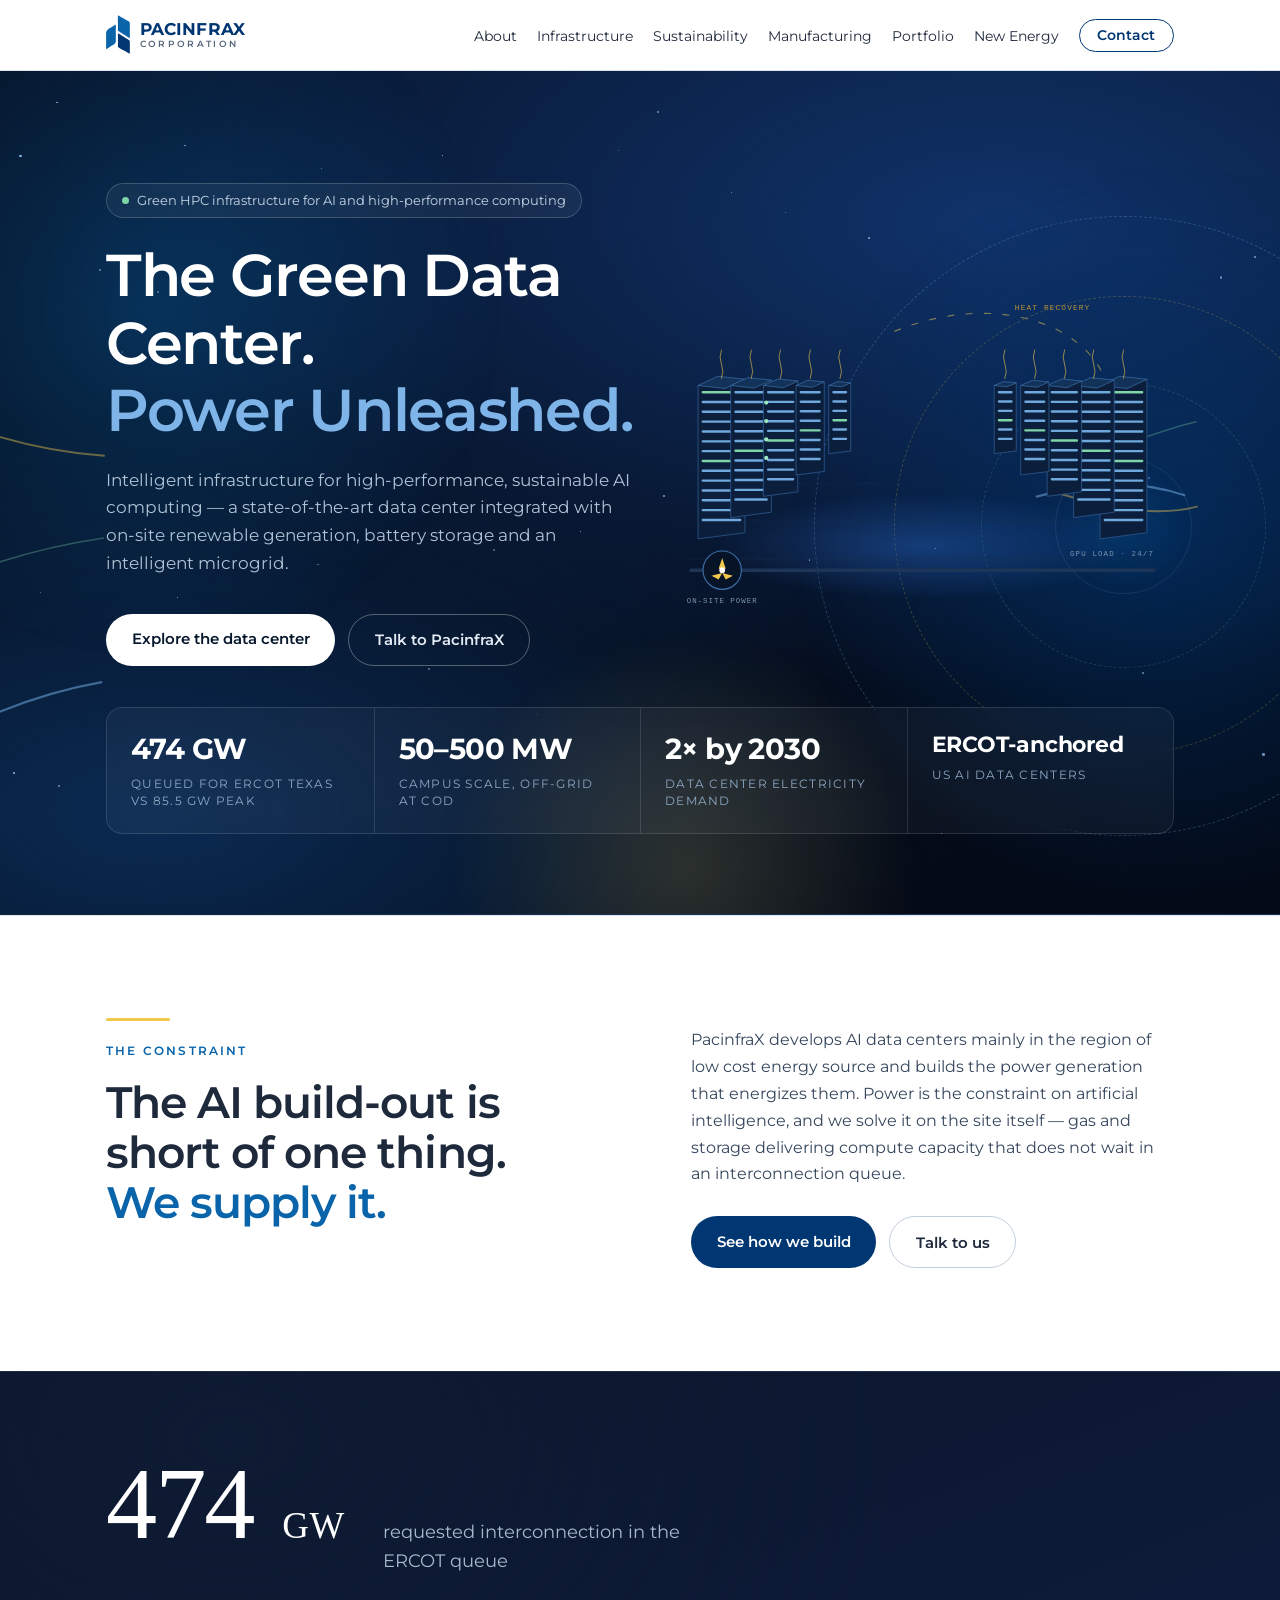
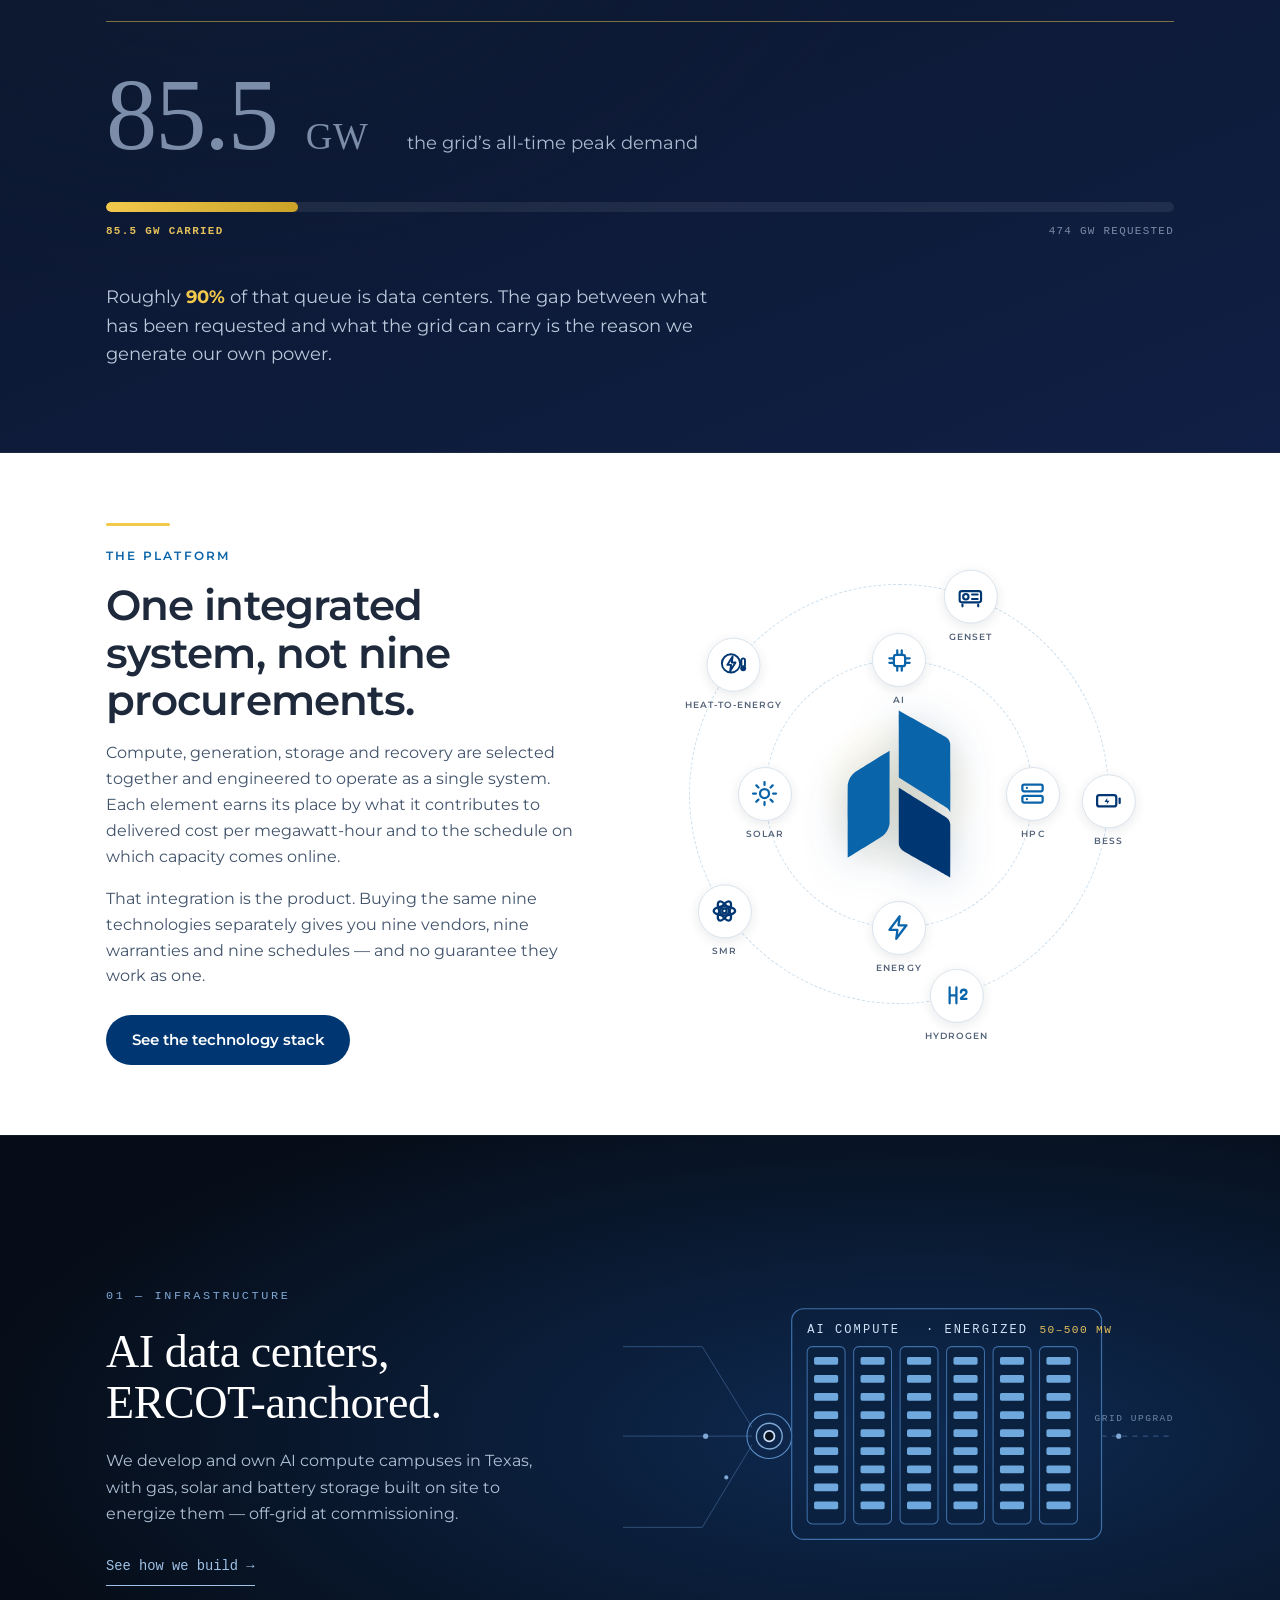
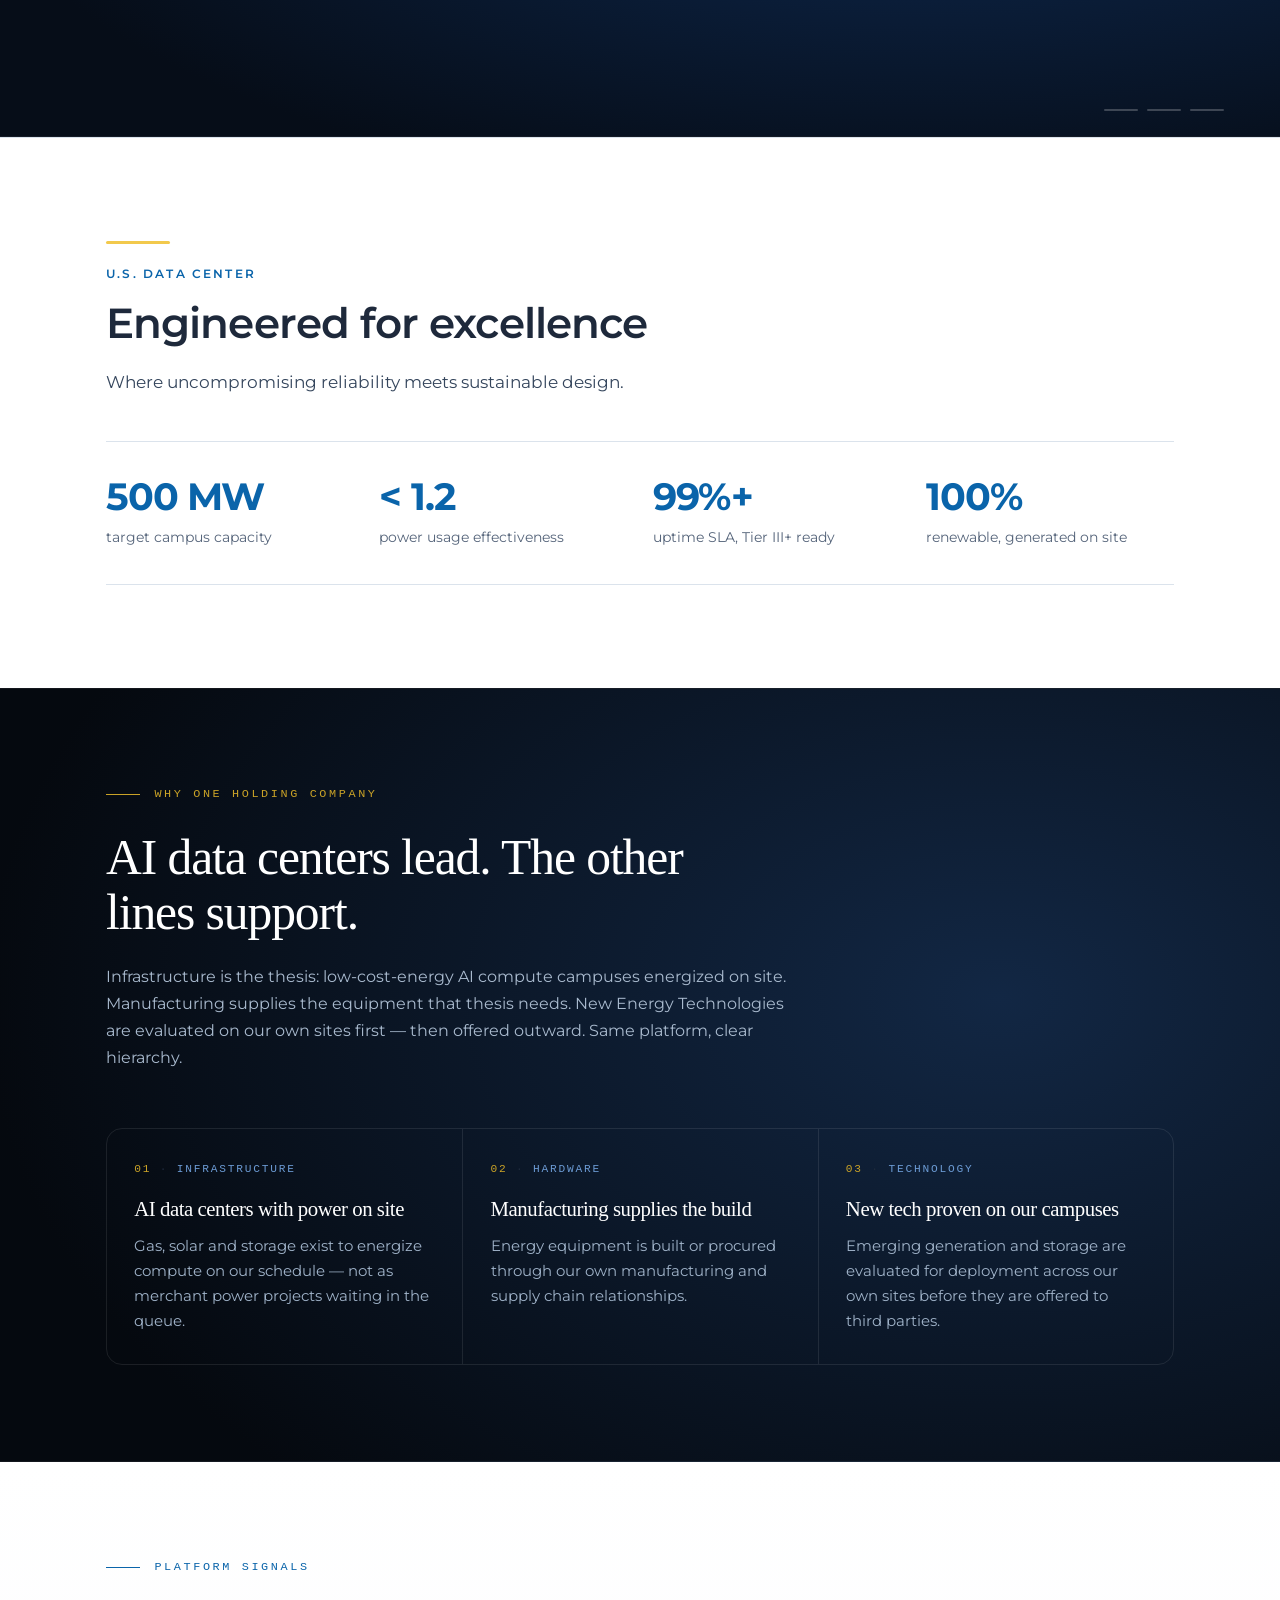
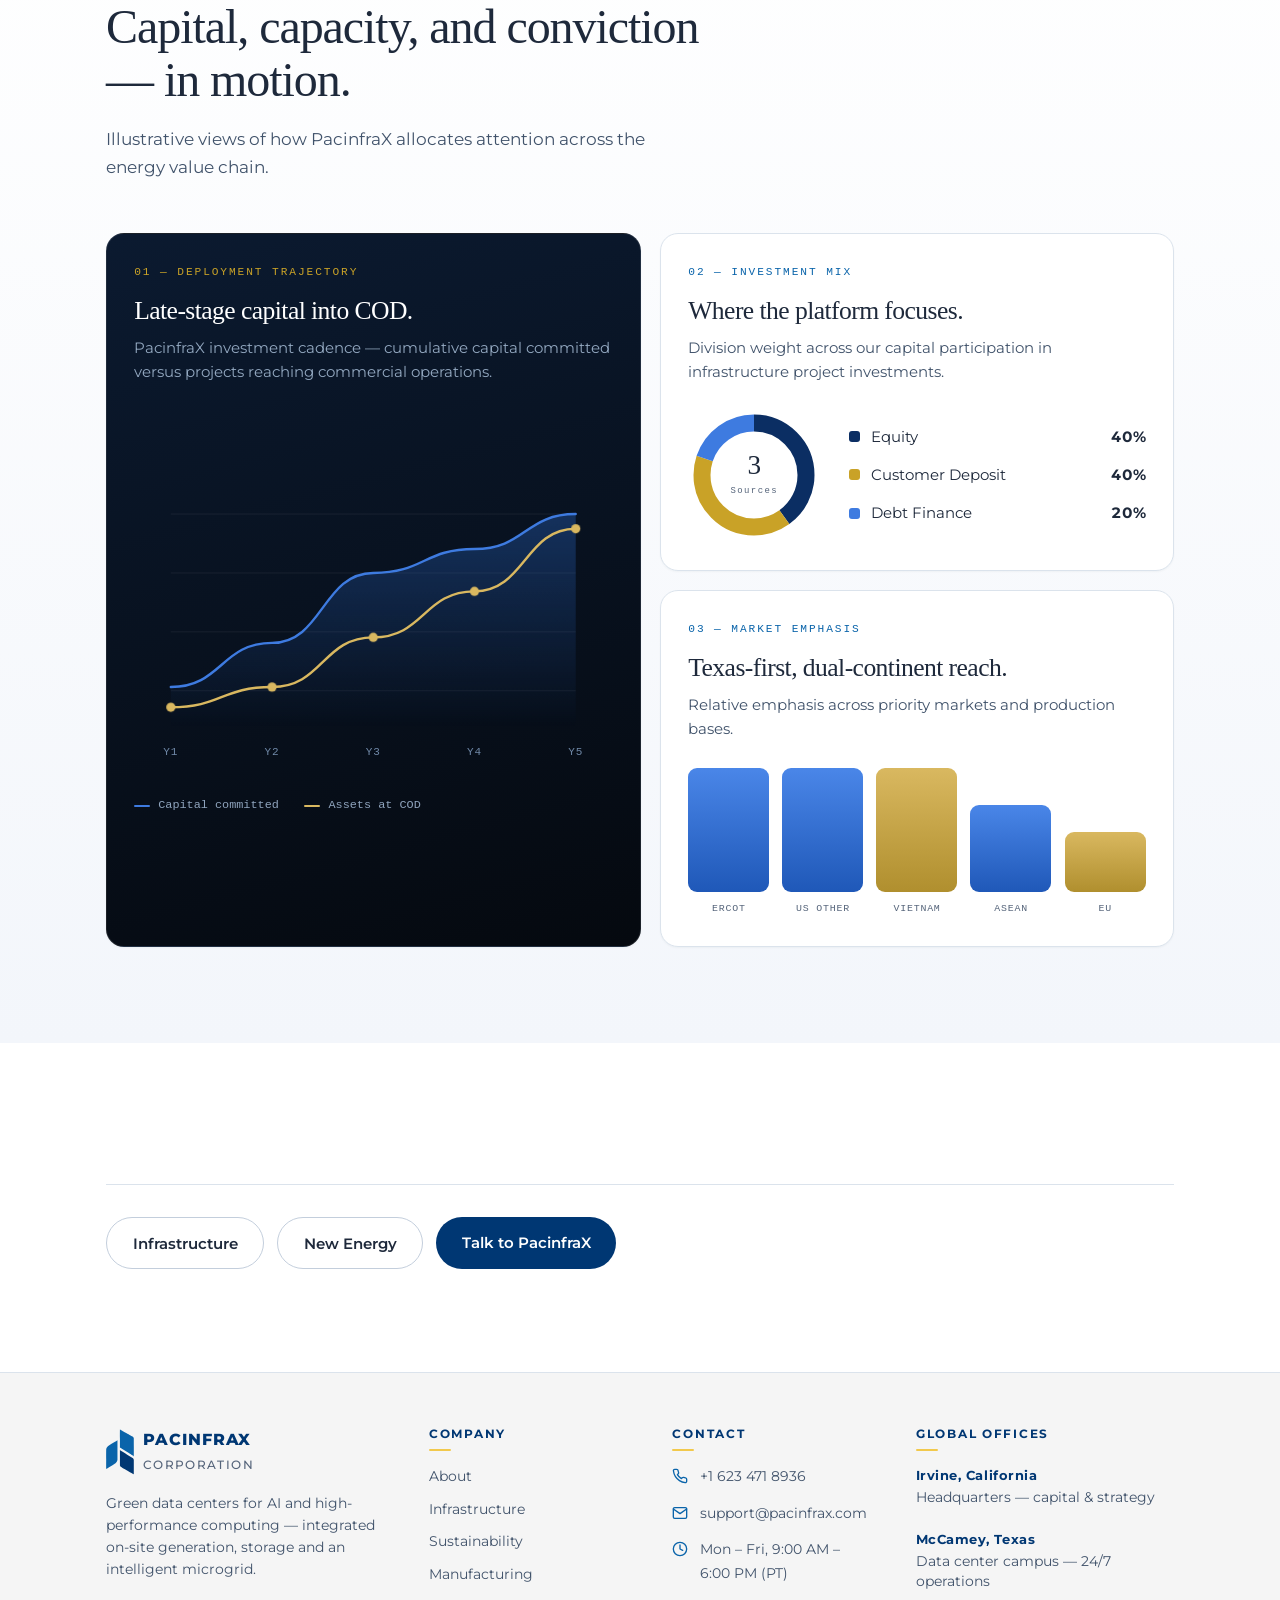
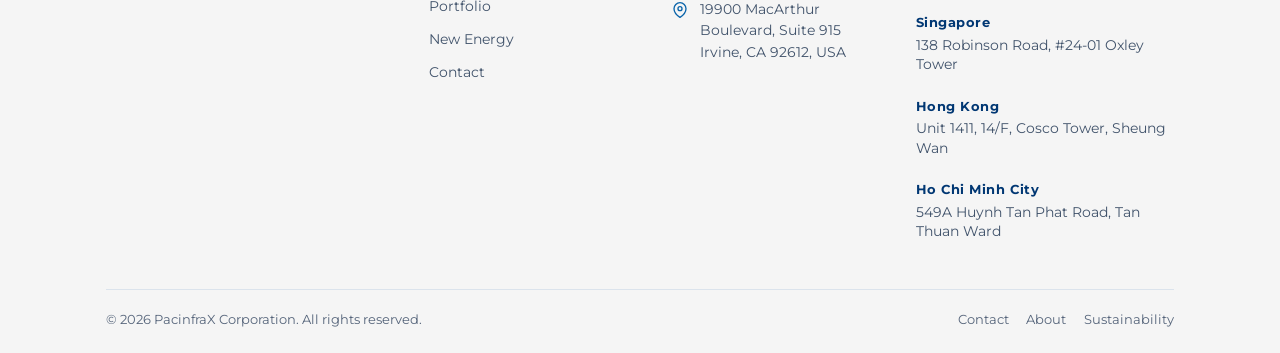
==== commit c1518c26: "Apply feedback fixes across pages - Contact: update email to support@pacinfrax.com, HQ to Irvine, CA" ====
--- a/index.html
+++ b/index.html
@@ -364,7 +364,7 @@
       <div class="wrap showcase-grid">
         <div class="showcase-copy">
           <div class="showcase-index">02 — MANUFACTURING &amp; SUPPLY CHAIN</div>
-          <h2>Design, build, and deliver — under one roof.</h2>
+          <h2 class="showcase-h2--fit">Design, build, and deliver &mdash;&nbsp;under&nbsp;one&nbsp;roof.</h2>
           <p>Precision engineering and contract manufacturing for energy equipment, built on a Vietnam-based production base.</p>
           <a class="showcase-link" href="manufacturing.html">See our capabilities &rarr;</a>
         </div>
--- a/styles.css
+++ b/styles.css
@@ -206,7 +206,7 @@
 /* --- desktop links --- */
 .nav-links { display: flex; gap: 1.25rem; list-style: none; margin: 0; padding: 0;
              align-items: center; }
-.nav-links a { text-decoration: none; color: var(--color-text-muted);
+.nav-links a { text-decoration: none; color: var(--color-text);
                font-size: .855rem; white-space: nowrap; transition: color .2s; }
 .nav-links a:hover { color: var(--color-text); }
 .nav-links a.is-active { color: var(--color-text); font-weight: 600;
@@ -258,7 +258,7 @@
   .nav-drawer a {
     display: block;
     padding: .85rem 0;
-    color: var(--color-text-muted);
+    color: var(--color-text);
     text-decoration: none;
     border-bottom: 1px solid var(--color-border);
     font-size: 1.02rem;
@@ -377,6 +377,7 @@
 @media (min-width: 1000px) { .grid-4 { grid-template-columns: repeat(4, 1fr); } }
 
 .card {
+  display: flex; flex-direction: column;
   background: var(--color-surface);
   border: 1px solid var(--color-border);
   border-radius: var(--radius);
@@ -388,6 +389,7 @@
               box-shadow: var(--shadow-md); }
 .card h3 { margin-bottom: .2rem; }
 .card p  { font-size: .95rem; margin-top: .55rem; }
+.card > .chip { align-self: flex-start; margin-top: auto; }
 
 /* small uppercase label at the top of a card */
 .card-label {
@@ -683,6 +685,21 @@
 .spec-list b    { color: var(--color-text); font-weight: 600; font-size: 1rem; }
 .spec-list span { color: #4B5D75; font-size: .93rem; line-height: 1.55; }
 
+/* grid variant used on Infrastructure > Market Focus */
+.spec-list--grid { display: grid; gap: 1.1rem 1.6rem;
+                   grid-template-columns: 1fr; }
+@media (min-width: 720px)  { .spec-list--grid { grid-template-columns: 1fr 1fr; } }
+@media (min-width: 1040px) { .spec-list--grid { grid-template-columns: repeat(3, 1fr); } }
+.spec-list--grid li {
+  border: 1px solid var(--color-border);
+  border-top: 3px solid var(--color-blue);
+  padding: 1.1rem 1.2rem;
+  margin: 0;
+  background: var(--color-surface);
+  border-radius: var(--radius);
+}
+.spec-list--grid li:hover { background: #F5F8FC; }
+
 .spec-columns { display: grid; gap: 1.15rem; margin-top: 2.4rem;
                 grid-template-columns: repeat(auto-fit, minmax(260px, 1fr)); }
 .spec-columns ul { list-style: none; margin: .9rem 0 0; padding: 0; }
@@ -957,6 +974,9 @@
   font-weight: 500; color: #FFFFFF;
   font-size: clamp(1.9rem, 3.6vw, 3rem);
   line-height: 1.12; letter-spacing: -.01em; max-width: 19ch;
+}
+.showcase-copy h2.showcase-h2--fit {
+  font-size: clamp(1.7rem, 2.8vw, 2.4rem); max-width: none;
 }
 .showcase-copy p {
   color: #AFC0D4; max-width: 42ch; font-size: 1rem; margin-top: 1.2rem;
@@ -1183,12 +1203,25 @@
   width: 2px; border-radius: 2px; background: linear-gradient(#F2C94C, rgba(242,201,76,0));
 }
 .metric-dark-item b {
-  display: block; font-size: clamp(2.4rem, 5vw, 3.6rem); font-weight: 700;
+  display: block; font-size: clamp(2.2rem, 4.2vw, 3.2rem); font-weight: 700;
   color: #FFFFFF; line-height: 1; letter-spacing: -.03em;
+  white-space: nowrap;
+}
+.metric-dark-item .metric-unit {
+  font-size: .5em; opacity: .72; margin-left: .18em;
+  vertical-align: .35em; font-weight: 600; letter-spacing: 0;
 }
 .metric-dark-item strong { display: block; color: #CFE2F7; font-weight: 600;
                            margin-top: .7rem; font-size: 1rem; }
 .metric-dark-item span   { display: block; color: #8FA4BD; font-size: .9rem; margin-top: .15rem; }
+
+/* Align number / label / caption baselines across the 4 items */
+@media (min-width: 900px) {
+  .metric-dark-grid { grid-template-columns: repeat(4, 1fr);
+                      grid-template-rows: auto auto auto; }
+  .metric-dark-item { grid-row: span 3;
+                      display: grid; grid-template-rows: subgrid; }
+}
 
 /* --- numbered process flow --- */
 .flow { position: relative; margin-top: 2.8rem; }
@@ -1245,6 +1278,22 @@
                font-family: 'Playfair Display', Georgia, serif; font-weight: 500; }
 .cta-band p  { color: #AFC0D4; margin-inline: auto; }
 .cta-band .btn-row { justify-content: center; }
+.cta-band .btn-light {
+  background: #FFFFFF; color: #0B1524;
+  border-radius: 100px; padding: .82rem 1.7rem;
+  font-family: ui-monospace, 'SFMono-Regular', 'Menlo', monospace;
+  font-size: .88rem; font-weight: 600; text-decoration: none;
+  display: inline-block; transition: background .2s, transform .2s;
+}
+.cta-band .btn-light:hover { background: #DCE7F5; transform: translateY(-1px); }
+.cta-band .btn-ghost {
+  border: 1px solid rgba(255, 255, 255, .35); color: #E4ECF6;
+  border-radius: 100px; padding: .82rem 1.7rem;
+  font-family: ui-monospace, 'SFMono-Regular', 'Menlo', monospace;
+  font-size: .88rem; text-decoration: none; display: inline-block;
+  transition: border-color .2s, color .2s, transform .2s;
+}
+.cta-band .btn-ghost:hover { border-color: #FFFFFF; color: #FFFFFF; transform: translateY(-1px); }
 
 /* --- energy loop diagram --- */
 .loop-orbit { animation: loop-spin 30s linear infinite;
@@ -1288,10 +1337,13 @@
                 grid-template-columns: repeat(auto-fit, minmax(250px, 1fr)); }
 .project-card {
   position: relative; overflow: hidden;
+  display: flex; flex-direction: column;
   background: linear-gradient(160deg, #0E2A52 0%, #071426 100%);
   border: 1px solid #1D3556; border-radius: var(--radius);
   padding: 1.6rem 1.4rem 1.5rem; color: #E4ECF6;
 }
+.project-card .project-tag { align-self: flex-start; margin-top: auto; }
+.project-card .project-tag + .project-link { margin-top: .6rem; }
 .project-card { border-color: #1D3556; }
 .project-mw {
   font-size: clamp(1.9rem, 3.4vw, 2.5rem); font-weight: 700; color: #FFFFFF;
@@ -1538,7 +1590,8 @@
 
 /* --- generation stack --- */
 .stack-grid { display: grid; gap: 1.15rem; margin-top: 0;
-              grid-template-columns: repeat(auto-fit, minmax(230px, 1fr)); }
+              grid-template-columns: 1fr; }
+@media (min-width: 900px) { .stack-grid { grid-template-columns: 1fr; } }
 .stack-card {
   position: relative; background: var(--color-surface);
   border: 1px solid var(--color-border); border-radius: var(--radius);
@@ -1604,7 +1657,12 @@
    ========================================================================== */
 .service-grid { display: grid; gap: 1.2rem; margin-top: 2.8rem;
                 grid-template-columns: 1fr; }
-@media (min-width: 900px) { .service-grid { grid-template-columns: repeat(3, 1fr); } }
+@media (min-width: 900px) {
+  .service-grid { grid-template-columns: repeat(3, 1fr);
+                  grid-template-rows: auto auto 1fr; }
+  .service-pillar { grid-row: span 3;
+                    display: grid; grid-template-rows: subgrid; }
+}
 
 .service-pillar {
   position: relative; background: var(--color-surface);
@@ -2121,6 +2179,571 @@
 
 
 /* ==========================================================================
+   22 · ABOUT PAGE ENHANCEMENTS
+   --------------------------------------------------------------------------
+   .mv-pillar        richer Mission / Vision card with numbered tag,
+                     watermark letter and supporting bullet list
+   .about-lead       lead paragraph beneath section h2
+   .leadership-band  soft gradient backdrop behind the team grid
+   .team-tags        expertise chips on each team card
+   .next-cards       three preview cards that replace the button row
+   ========================================================================== */
+.about-lead {
+  max-width: 64ch; margin-top: .3rem;
+  color: var(--color-text-lead);
+  font-size: clamp(1rem, .35vw + .96rem, 1.13rem);
+  line-height: 1.7;
+}
+
+/* Align description + bullet list divider across Mission/Vision pillars */
+@media (min-width: 900px) {
+  .mv-grid { grid-template-columns: 1fr 1fr;
+             grid-template-rows: auto auto 1fr auto; }
+  .mv-grid .mv-pillar { grid-row: span 4;
+                        display: grid; grid-template-rows: subgrid; row-gap: 0; }
+}
+
+/* --- Mission & Vision pillars --- */
+.mv-pillar {
+  position: relative; overflow: hidden;
+  background: #FFFFFF;
+  border: 1px solid var(--color-border);
+  border-top: 4px solid var(--color-border);
+  border-radius: var(--radius-lg);
+  padding: 2.1rem 1.9rem 1.9rem;
+  box-shadow: var(--shadow-sm);
+  transition: transform .3s var(--ease), box-shadow .3s;
+}
+.mv-pillar:hover { transform: translateY(-3px); box-shadow: var(--shadow-md); }
+.mv-pillar--mission { border-top-color: var(--color-navy); }
+.mv-pillar--vision  { border-top-color: var(--color-gold); }
+.mv-pillar::after {
+  content: attr(data-mark);
+  position: absolute; right: -.4rem; bottom: -3.2rem;
+  font-family: 'Playfair Display', Georgia, serif;
+  font-size: 13rem; line-height: 1; font-weight: 500;
+  color: rgba(0, 55, 115, .04);
+  pointer-events: none; user-select: none;
+}
+.mv-pillar--vision::after { color: rgba(242, 201, 76, .16); }
+.mv-pillar-tag {
+  display: inline-flex; align-items: baseline; gap: .55rem;
+  font-family: ui-monospace, 'SFMono-Regular', 'Menlo', monospace;
+  font-size: .72rem; letter-spacing: .18em; text-transform: uppercase;
+  color: var(--color-text-muted);
+  margin-bottom: 1rem;
+}
+.mv-pillar-tag b { color: var(--color-blue); font-weight: 800; letter-spacing: .08em; }
+.mv-pillar--vision .mv-pillar-tag b { color: var(--color-gold-ink); }
+.mv-pillar h3 {
+  font-size: clamp(1.28rem, 1.9vw, 1.55rem);
+  margin-bottom: .55rem; letter-spacing: -.018em;
+}
+.mv-pillar p { font-size: .97rem; margin-top: .55rem; }
+.mv-pillar-list {
+  list-style: none; margin: 1.3rem 0 0; padding: 1.1rem 0 0;
+  display: grid; gap: .55rem;
+  border-top: 1px dashed var(--color-border);
+  position: relative; z-index: 1;
+}
+.mv-pillar-list li {
+  position: relative; padding-left: 1.35rem;
+  font-size: .9rem; color: var(--color-text-body); line-height: 1.55;
+}
+.mv-pillar-list li::before {
+  content: ''; position: absolute; left: 0; top: .55rem;
+  width: 7px; height: 7px; border-radius: 50%;
+  background: var(--color-blue);
+}
+.mv-pillar--vision .mv-pillar-list li::before { background: var(--color-gold); }
+
+/* --- Leadership section --- */
+.leadership-band { position: relative; }
+.leadership-band::before {
+  content: ''; position: absolute; inset: 0 0 auto 0; height: 60%;
+  background: linear-gradient(180deg, #F5F9FE 0%, transparent 100%);
+  z-index: 0; pointer-events: none;
+}
+.leadership-band > .wrap { position: relative; z-index: 1; }
+.leadership-lead {
+  max-width: 62ch; margin-top: .5rem;
+  color: var(--color-text-lead); font-size: 1.02rem; line-height: 1.7;
+}
+.team-tags {
+  display: flex; flex-wrap: wrap; gap: .35rem;
+  margin-top: 1rem; padding-top: 1rem;
+  border-top: 1px dashed var(--color-border);
+}
+.team-tag {
+  font-family: ui-monospace, 'SFMono-Regular', 'Menlo', monospace;
+  font-size: .66rem; letter-spacing: .1em; text-transform: uppercase;
+  color: var(--color-text-muted);
+  background: var(--color-surface);
+  border: 1px solid var(--color-border);
+  border-radius: 100px;
+  padding: .24rem .6rem;
+}
+
+/* balanced 4-tile grid: 1 → 2 → 4 columns */
+.feature-tiles--balanced { grid-template-columns: 1fr; }
+@media (min-width: 620px)  { .feature-tiles--balanced { grid-template-columns: 1fr 1fr; } }
+@media (min-width: 1080px) { .feature-tiles--balanced { grid-template-columns: repeat(4, 1fr); } }
+
+/* --- Onward navigation cards --- */
+.next-cards {
+  display: grid; gap: 1.15rem; margin-top: 2.4rem;
+  grid-template-columns: repeat(auto-fit, minmax(240px, 1fr));
+}
+.next-card {
+  position: relative; overflow: hidden;
+  display: flex; flex-direction: column; justify-content: space-between;
+  min-height: 200px;
+  padding: 1.7rem 1.55rem 1.55rem;
+  background: var(--color-surface);
+  border: 1px solid var(--color-border);
+  border-radius: var(--radius);
+  text-decoration: none; color: inherit;
+  transition: transform .3s var(--ease), box-shadow .3s, border-color .3s;
+}
+.next-card::before {
+  content: ''; position: absolute; left: 0; top: 0; bottom: 0; width: 3px;
+  background: var(--color-gold);
+  transform: scaleY(0); transform-origin: top;
+  transition: transform .35s var(--ease);
+}
+.next-card:hover {
+  transform: translateY(-3px);
+  box-shadow: var(--shadow-lg); border-color: #9FBBD6;
+}
+.next-card:hover::before { transform: scaleY(1); }
+.next-card-eyebrow {
+  font-size: .7rem; letter-spacing: .18em;
+  text-transform: uppercase; color: var(--color-blue);
+  font-weight: 700;
+}
+.next-card h3 { font-size: 1.2rem; margin-top: .5rem; letter-spacing: -.015em; }
+.next-card p { font-size: .9rem; margin-top: .45rem; }
+.next-card-arrow {
+  display: inline-flex; align-items: center; gap: .35rem;
+  margin-top: 1.3rem;
+  font-size: .88rem; font-weight: 600;
+  color: var(--color-blue);
+  transition: gap .25s var(--ease);
+}
+.next-card-arrow svg { width: 14px; height: 14px; }
+.next-card:hover .next-card-arrow { gap: .7rem; }
+
+.next-card--primary {
+  background: linear-gradient(160deg, #003773 0%, #001A38 100%);
+  border-color: #001A38; color: #FFFFFF;
+}
+.next-card--primary .next-card-eyebrow { color: #9FBBD6; }
+.next-card--primary p { color: #C4D3E5; }
+.next-card--primary .next-card-arrow { color: #FFFFFF; }
+.next-card--primary:hover { border-color: var(--color-gold); }
+
+
+/* ==========================================================================
+   32 · PAGE POLISH — ENHANCED SECTION SYSTEM
+   --------------------------------------------------------------------------
+   Utilities and refinements that lift interior pages beyond the earlier
+   plain white / hairline rhythm. Everything here layers on top of the
+   existing components — no earlier selectors are broken.
+
+     .section-tint         soft cream or sky wash behind a light section
+     .section-mesh         subtle gradient mesh for a hero / feature band
+     .section-heading      centered eyebrow + h2 + lead treatment
+     .divider-ornate       gold dot divider between major sections
+     .page-hero-fade       smooth transition from dark hero to light body
+     .surface-card         upgraded card (used on top of .card / .why-card)
+     .split-visual         split with framed visual on the right
+     .stat-row--card       stat row wrapped in a soft raised panel
+     .next-cards, .next-card   used on About; now the standard page-next
+   ========================================================================== */
+
+/* ---- section rhythm: soft tints ---------------------------------------- */
+.section-tint {
+  background:
+    radial-gradient(ellipse 90% 80% at 8% 0%, rgba(10, 100, 170, .06) 0%, transparent 55%),
+    linear-gradient(180deg, #FBFDFE 0%, #F4F8FD 100%);
+}
+.section-cream {
+  background:
+    radial-gradient(ellipse 80% 70% at 92% 0%, rgba(10, 100, 170, .05) 0%, transparent 55%),
+    linear-gradient(180deg, #F7F8FA 0%, #ECEFF3 100%);
+}
+.section-mesh {
+  position: relative; overflow: hidden;
+  background:
+    radial-gradient(ellipse 60% 50% at 12% 0%,  rgba(10, 100, 170, .09) 0%, transparent 60%),
+    radial-gradient(ellipse 60% 50% at 88% 100%, rgba(242, 201, 76, .10) 0%, transparent 60%),
+    linear-gradient(180deg, #FFFFFF 0%, #F6F9FC 100%);
+}
+.section-mesh::before {
+  content: ""; position: absolute; inset: 0;
+  background-image:
+    linear-gradient(rgba(10, 100, 170, .05) 1px, transparent 1px),
+    linear-gradient(90deg, rgba(10, 100, 170, .05) 1px, transparent 1px);
+  background-size: 44px 44px;
+  mask-image: radial-gradient(ellipse 70% 60% at 50% 50%, #000 0%, transparent 75%);
+          mask-image: radial-gradient(ellipse 70% 60% at 50% 50%, #000 0%, transparent 75%);
+  -webkit-mask-image: radial-gradient(ellipse 70% 60% at 50% 50%, #000 0%, transparent 75%);
+  pointer-events: none; opacity: .55;
+}
+.section-mesh > .wrap { position: relative; z-index: 1; }
+
+/* ---- refined section heading ------------------------------------------- */
+.section-heading { text-align: center; max-width: 62ch; margin-inline: auto; margin-bottom: 2.4rem; }
+.section-heading .gold-rule { margin-inline: auto; }
+.section-heading h2 { margin-inline: auto; }
+.section-heading .lead { margin-inline: auto; text-align: center; }
+
+/* ---- ornate divider (gold dot with hairlines) -------------------------- */
+.divider-ornate {
+  display: flex; align-items: center; justify-content: center; gap: 1rem;
+  margin-block: clamp(2rem, 5vw, 3rem); color: var(--color-border);
+}
+.divider-ornate::before,
+.divider-ornate::after {
+  content: ""; height: 1px; flex: 1; max-width: 220px;
+  background: linear-gradient(90deg, transparent, var(--color-border), transparent);
+}
+.divider-ornate i {
+  display: block; width: 8px; height: 8px; border-radius: 50%;
+  background: var(--color-gold);
+  box-shadow: 0 0 0 4px rgba(242, 201, 76, .18);
+}
+
+/* ---- page-hero → body transition (clean cut, no blur fade) ------------- */
+.page-hero { position: relative; }
+
+/* ---- accent-topped card (used inline via class="card accent") ---------- */
+.card.accent { position: relative; overflow: hidden; }
+.card.accent::before {
+  content: ""; position: absolute; inset: 0 0 auto 0; height: 3px;
+  background: linear-gradient(90deg, var(--color-gold), var(--color-blue));
+  transform: scaleX(0); transform-origin: left; transition: transform .35s var(--ease);
+}
+.card.accent:hover::before { transform: scaleX(1); }
+.card.accent .card-label { color: var(--color-blue); }
+
+/* ---- refined constraint / stack cards ---------------------------------- */
+.constraint-card { transition: transform .3s var(--ease), box-shadow .3s, border-color .3s; }
+.constraint-card:hover { transform: translateY(-3px); box-shadow: var(--shadow-md); border-color: #9FBBD6; }
+.stack-card       { transition: transform .3s var(--ease), box-shadow .3s, border-color .3s; }
+.stack-card:hover { transform: translateY(-3px); box-shadow: var(--shadow-md); border-color: #9FBBD6; }
+.why-card         { transition: transform .3s var(--ease), box-shadow .3s, border-color .3s; }
+.why-card:hover   { transform: translateY(-3px); box-shadow: var(--shadow-md); border-color: #E3C05A; }
+
+/* ---- polished stat-row inside a raised card ---------------------------- */
+.stat-row--card {
+  border-top: none;
+  padding: clamp(1.6rem, 3vw, 2.2rem) clamp(1.4rem, 3vw, 2.2rem);
+  margin-top: -3.5rem; margin-bottom: 0.5rem;
+  border-radius: var(--radius-lg);
+  background: #FFFFFF;
+  border: 1px solid var(--color-border);
+  box-shadow: 0 12px 30px rgba(0, 55, 115, .10);
+  position: relative; z-index: 3;
+}
+.stat-row--card > div { position: relative; padding-inline: .4rem; }
+.stat-row--card > div:not(:last-child)::after {
+  content: ""; position: absolute; top: 10%; right: 0; height: 80%;
+  width: 1px; background: var(--color-border);
+}
+@media (max-width: 700px) {
+  .stat-row--card { margin-top: 0; }
+  .stat-row--card > div::after { display: none; }
+}
+
+/* ---- entity-card grid: prevent orphan when count is odd ---------------- */
+.entity-grid {
+  display: grid; gap: 1.15rem; margin-top: 2.6rem;
+  grid-template-columns: 1fr;
+}
+@media (min-width: 700px)  { .entity-grid { grid-template-columns: 1fr 1fr; } }
+@media (min-width: 1080px) { .entity-grid { grid-template-columns: repeat(6, 1fr); }
+  .entity-grid > .entity-card { grid-column: span 3; }
+  .entity-grid > .entity-card:nth-last-child(3):nth-child(odd) { grid-column: span 2; }
+  .entity-grid > .entity-card:nth-last-child(2) { grid-column: span 2; }
+  .entity-grid > .entity-card:nth-last-child(1) { grid-column: span 2; }
+}
+
+/* ---- polished onward navigation (drop-in for .page-next) --------------- */
+.page-next.polished {
+  display: grid; gap: 1.15rem;
+  grid-template-columns: repeat(auto-fit, minmax(240px, 1fr));
+  border-top: none; padding-top: 0;
+  margin-top: 2.4rem;
+}
+.page-next.polished a {
+  position: relative; overflow: hidden;
+  display: flex; flex-direction: column; justify-content: space-between;
+  min-height: 168px;
+  padding: 1.55rem 1.5rem 1.4rem;
+  background: var(--color-surface);
+  border: 1px solid var(--color-border);
+  border-radius: var(--radius);
+  text-decoration: none; color: var(--color-text);
+  font-weight: 600; font-size: 1.02rem; letter-spacing: -.01em;
+  transition: transform .3s var(--ease), box-shadow .3s, border-color .3s;
+}
+.page-next.polished a::before {
+  content: ""; position: absolute; left: 0; top: 0; bottom: 0; width: 3px;
+  background: var(--color-gold);
+  transform: scaleY(0); transform-origin: top; transition: transform .35s var(--ease);
+}
+.page-next.polished a::after {
+  content: "→"; display: inline-block; font-weight: 400;
+  color: var(--color-blue); font-size: 1.25rem; margin-top: 1rem;
+  transition: transform .25s var(--ease);
+}
+.page-next.polished a:hover { transform: translateY(-3px); box-shadow: var(--shadow-lg);
+                              border-color: #9FBBD6; }
+.page-next.polished a:hover::before { transform: scaleY(1); }
+.page-next.polished a:hover::after  { transform: translateX(6px); }
+.page-next.polished a small {
+  display: block; font-size: .68rem; letter-spacing: .18em; text-transform: uppercase;
+  color: var(--color-blue); font-weight: 700; margin-bottom: .55rem;
+}
+.page-next.polished a.is-primary {
+  background: linear-gradient(160deg, #003773 0%, #001A38 100%);
+  border-color: #001A38; color: #FFFFFF;
+}
+.page-next.polished a.is-primary small { color: #9FBBD6; }
+.page-next.polished a.is-primary::after { color: #FFFFFF; }
+.page-next.polished a.is-primary:hover { border-color: var(--color-gold); }
+
+/* ---- section headline treatment: eyebrow with side dashes -------------- */
+.section-open { margin-bottom: 2rem; }
+.section-open .eyebrow {
+  display: inline-flex; align-items: center; gap: .8rem; margin-bottom: 1.1rem;
+}
+.section-open .eyebrow::before {
+  content: ""; width: 26px; height: 1px; background: var(--color-blue);
+  display: inline-block;
+}
+
+/* ---- gold-rule variants ------------------------------------------------ */
+.gold-rule--tall { height: 4px; width: 78px; }
+
+/* ---- refined page-hero-copy on infrastructure/portfolio/etc ------------ */
+.page-hero-copy .btn-row { flex-wrap: wrap; }
+.page-hero-copy p { max-width: 54ch; }
+
+/* ---- signature "kicker line" under h2 for lead alignment --------------- */
+.kicker {
+  display: block; margin-top: .4rem;
+  font-family: 'Playfair Display', Georgia, serif;
+  font-style: italic; font-weight: 400;
+  color: var(--color-blue); font-size: clamp(1.05rem, 1.3vw, 1.28rem);
+  letter-spacing: 0;
+}
+
+/* ---- refined feature-tile top accent (always visible, subtle) ---------- */
+.feature-tile { position: relative; }
+.feature-tile::after {
+  content: ""; position: absolute; inset: auto 1.45rem 1rem auto;
+  width: 22px; height: 22px; border-radius: 50%;
+  background: radial-gradient(circle at 30% 30%, rgba(10, 100, 170, .18), transparent 70%);
+  opacity: 0; transition: opacity .3s var(--ease);
+}
+.feature-tile:hover::after { opacity: 1; }
+
+/* ---- portfolio pipeline totals band ------------------------------------ */
+.pipeline-total {
+  display: flex; align-items: center; justify-content: space-between; gap: 1.4rem;
+  flex-wrap: wrap;
+  margin-top: 2.6rem; padding: 1.3rem 1.6rem;
+  background: linear-gradient(120deg, #0E2A52 0%, #061426 100%);
+  border-radius: var(--radius-lg); border: 1px solid #1D3556;
+  color: #E4ECF6;
+}
+.pipeline-total b {
+  font-family: 'Playfair Display', Georgia, serif; font-weight: 500;
+  font-size: clamp(1.6rem, 2.6vw, 2.2rem); color: #FFFFFF;
+}
+.pipeline-total b em {
+  font-style: normal; color: #F2C94C; font-family: var(--font-sans);
+  font-size: .78em; letter-spacing: .02em; margin-left: .35em;
+}
+.pipeline-total span { color: #9FB6CE; font-size: .95rem;
+  font-family: ui-monospace, 'SFMono-Regular', 'Menlo', monospace;
+  letter-spacing: .12em; text-transform: uppercase;
+}
+
+/* ---- contact-aside polish ---------------------------------------------- */
+.contact-aside {
+  position: relative; overflow: hidden;
+}
+.contact-aside::after {
+  content: ""; position: absolute; right: -80px; bottom: -80px;
+  width: 240px; height: 240px; border-radius: 50%;
+  background: radial-gradient(circle, rgba(242,201,76,.18), transparent 65%);
+  pointer-events: none;
+}
+
+/* ---- floor plate under contact form for balance ------------------------ */
+.form-card.contact-layout { box-shadow: 0 18px 40px rgba(0, 55, 115, .10); }
+
+/* ---- pill trust row on hero ("trusted by / built for") ----------------- */
+.trust-row {
+  display: flex; flex-wrap: wrap; gap: .55rem; margin-top: 1.5rem;
+}
+.trust-row span {
+  font-size: .72rem; letter-spacing: .1em; text-transform: uppercase;
+  color: var(--color-text-muted);
+  border: 1px solid var(--color-border); background: #FFFFFF;
+  border-radius: 100px; padding: .34rem .8rem; font-weight: 600;
+}
+.page-hero .trust-row span {
+  background: rgba(255, 255, 255, .06); color: #C6D6E8;
+  border-color: rgba(255, 255, 255, .15);
+}
+
+/* ---- capability-band: gold divider between items on wide screens ------- */
+@media (min-width: 900px) {
+  .capability-item + .capability-item { padding-left: 1.2rem; }
+}
+
+/* ---- refined develop-item numbering ------------------------------------ */
+.develop-item .develop-num {
+  display: inline-flex; align-items: baseline; gap: .5rem;
+}
+.develop-item .develop-num::before {
+  content: ""; display: inline-block; width: 22px; height: 1px;
+  background: var(--color-gold);
+}
+
+/* ---- market focus list polish ------------------------------------------ */
+.spec-list li { transition: background .25s; padding-inline: .4rem; margin-inline: -.4rem;
+                border-radius: 6px; }
+.spec-list li:hover { background: var(--color-surface); }
+
+/* ---- landowner check icons refined ------------------------------------- */
+.landowner-checks li::marker { content: ""; }
+
+/* ---- footer polish ----------------------------------------------------- */
+.site-footer .wrap { padding-block: 3.4rem 1.4rem; }
+.footer-col h4 { position: relative; padding-bottom: .6rem; }
+.footer-col h4::after {
+  content: ""; position: absolute; left: 0; bottom: 0;
+  width: 22px; height: 2px; background: var(--color-gold); border-radius: 2px;
+}
+
+/* ---- portfolio project-card visual pop --------------------------------- */
+.project-card { transition: transform .3s var(--ease), box-shadow .3s, border-color .3s; }
+.project-card:hover { transform: translateY(-3px); box-shadow: 0 14px 34px rgba(0,0,0,.35);
+                      border-color: #2E6FD4; }
+.project-card::after {
+  content: ""; position: absolute; inset: 0;
+  background: radial-gradient(ellipse 60% 60% at 90% 100%, rgba(127,212,168,.12), transparent 70%);
+  pointer-events: none;
+}
+
+/* ---- portfolio "why vietnam" kpi row polish ---------------------------- */
+.split .kpi-row {
+  grid-template-columns: 1fr 1fr;
+  align-items: start;
+  gap: 1.6rem 2rem;
+  padding: 1.6rem 1.8rem; border-radius: var(--radius-lg);
+  background: #FFFFFF; border: 1px solid var(--color-border);
+  box-shadow: var(--shadow-sm);
+}
+.split .kpi-row > div { min-width: 0; }
+.split .kpi-row span { max-width: none; }
+
+/* ---- infrastructure / manufacturing hero stat band under dark band ----- */
+.dark-hero-stats {
+  margin-top: -3.5rem; padding: 1.6rem 1.6rem; z-index: 3; position: relative;
+  border-radius: var(--radius-lg);
+  background: #FFFFFF; border: 1px solid var(--color-border);
+  box-shadow: 0 18px 40px rgba(0, 55, 115, .12);
+  display: grid; gap: 1.4rem;
+  grid-template-columns: repeat(auto-fit, minmax(150px, 1fr));
+}
+.dark-hero-stats > div { position: relative; padding: .1rem 1rem; }
+.dark-hero-stats > div + div::before {
+  content: ""; position: absolute; left: 0; top: 15%; bottom: 15%; width: 1px;
+  background: var(--color-border);
+}
+.dark-hero-stats b { display: block; font-family: 'Playfair Display', Georgia, serif;
+  font-weight: 500; font-size: clamp(1.55rem, 2.6vw, 2rem);
+  color: var(--color-navy); line-height: 1.05; letter-spacing: -.02em; }
+.dark-hero-stats span { display: block; font-size: .8rem; margin-top: .5rem;
+  letter-spacing: .1em; text-transform: uppercase; color: var(--color-text-muted); }
+@media (max-width: 700px) {
+  .dark-hero-stats { margin-top: 0; }
+  .dark-hero-stats > div + div::before { display: none; }
+}
+
+/* ---- new-energy: alternating platform row backgrounds ----------------- */
+.platform:nth-child(even) { background:
+  linear-gradient(180deg, rgba(10, 100, 170, .03) 0%, transparent 100%);
+  border-radius: var(--radius-lg); margin-inline: -1rem; padding-inline: 1rem;
+}
+@media (max-width: 940px) {
+  .platform:nth-child(even) { margin-inline: 0; padding-inline: 0; }
+}
+
+/* ---- refined shadow tokens for section blocks ------------------------- */
+.raised { box-shadow: 0 14px 34px rgba(0, 55, 115, .09); }
+
+/* ---- refined chip / tag consistency ----------------------------------- */
+.chip, .spec-chips span, .project-tag { transition: transform .2s; }
+.chip:hover, .spec-chips span:hover, .project-tag:hover { transform: translateY(-1px); }
+
+/* ---- polished "closing CTA" (drop-in shared) -------------------------- */
+.cta-band { position: relative; overflow: hidden; }
+.cta-band::before {
+  content: ""; position: absolute; inset: -10% -15%;
+  background:
+    radial-gradient(circle 300px at 15% 30%, rgba(242,201,76,.10), transparent 70%),
+    radial-gradient(circle 260px at 85% 70%, rgba(10,100,170,.18), transparent 70%);
+  pointer-events: none;
+}
+.cta-band .wrap { position: relative; z-index: 1; max-width: 780px; margin-inline: auto; }
+.cta-band .btn-row { justify-content: center; margin-top: 2rem; }
+
+/* ---- landowner two-column polish -------------------------------------- */
+.landowner-grid { align-items: start; }
+.landowner-checks {
+  padding: 1.6rem 1.6rem; border-radius: var(--radius-lg);
+  background: rgba(255, 255, 255, .04);
+  border: 1px solid rgba(255, 255, 255, .1);
+}
+
+/* ---- pillar card visual (used on manufacturing services) --------------- */
+.service-pillar .service-list li { transition: background .25s, padding-left .25s; }
+.service-pillar .service-list li:hover { background: rgba(10, 100, 170, .04); padding-left: 1.55rem; }
+
+/* ---- Portfolio Vietnam-projects: dark card polish + emphasis on MW ---- */
+.project-card .project-mw { text-shadow: 0 2px 12px rgba(46, 111, 212, .35); }
+
+/* ---- section reveal (subtle entry) ------------------------------------ */
+.section > .wrap > .gold-rule + .eyebrow + h2,
+.section > .wrap > .section-heading h2 { position: relative; }
+
+/* ---- Balance: constrain lead line-length inside split sections -------- */
+.split > div p { max-width: 52ch; }
+.split .btn-row { margin-top: 1.6rem; }
+
+/* ---- Contact office grid: nicer photo overlay ------------------------- */
+.office-photo::before {
+  content: ""; position: absolute; inset: 0; z-index: 1;
+  background: linear-gradient(180deg, transparent 55%, rgba(0, 20, 45, .55) 100%);
+  pointer-events: none;
+}
+
+/* ---- new-energy grid rule: subtle gold marker on eyebrow -------------- */
+.section > .wrap > .eyebrow { position: relative; }
+
+/* ---- Reduced motion friendliness -------------------------------------- */
+@media (prefers-reduced-motion: reduce) {
+  .section-mesh::before { animation: none !important; }
+}
+
+/* ==========================================================================
    16 · MOTION PREFERENCES
    Every animation stops. Because no content depends on animation to become
    visible, the page stays fully readable in this state.
